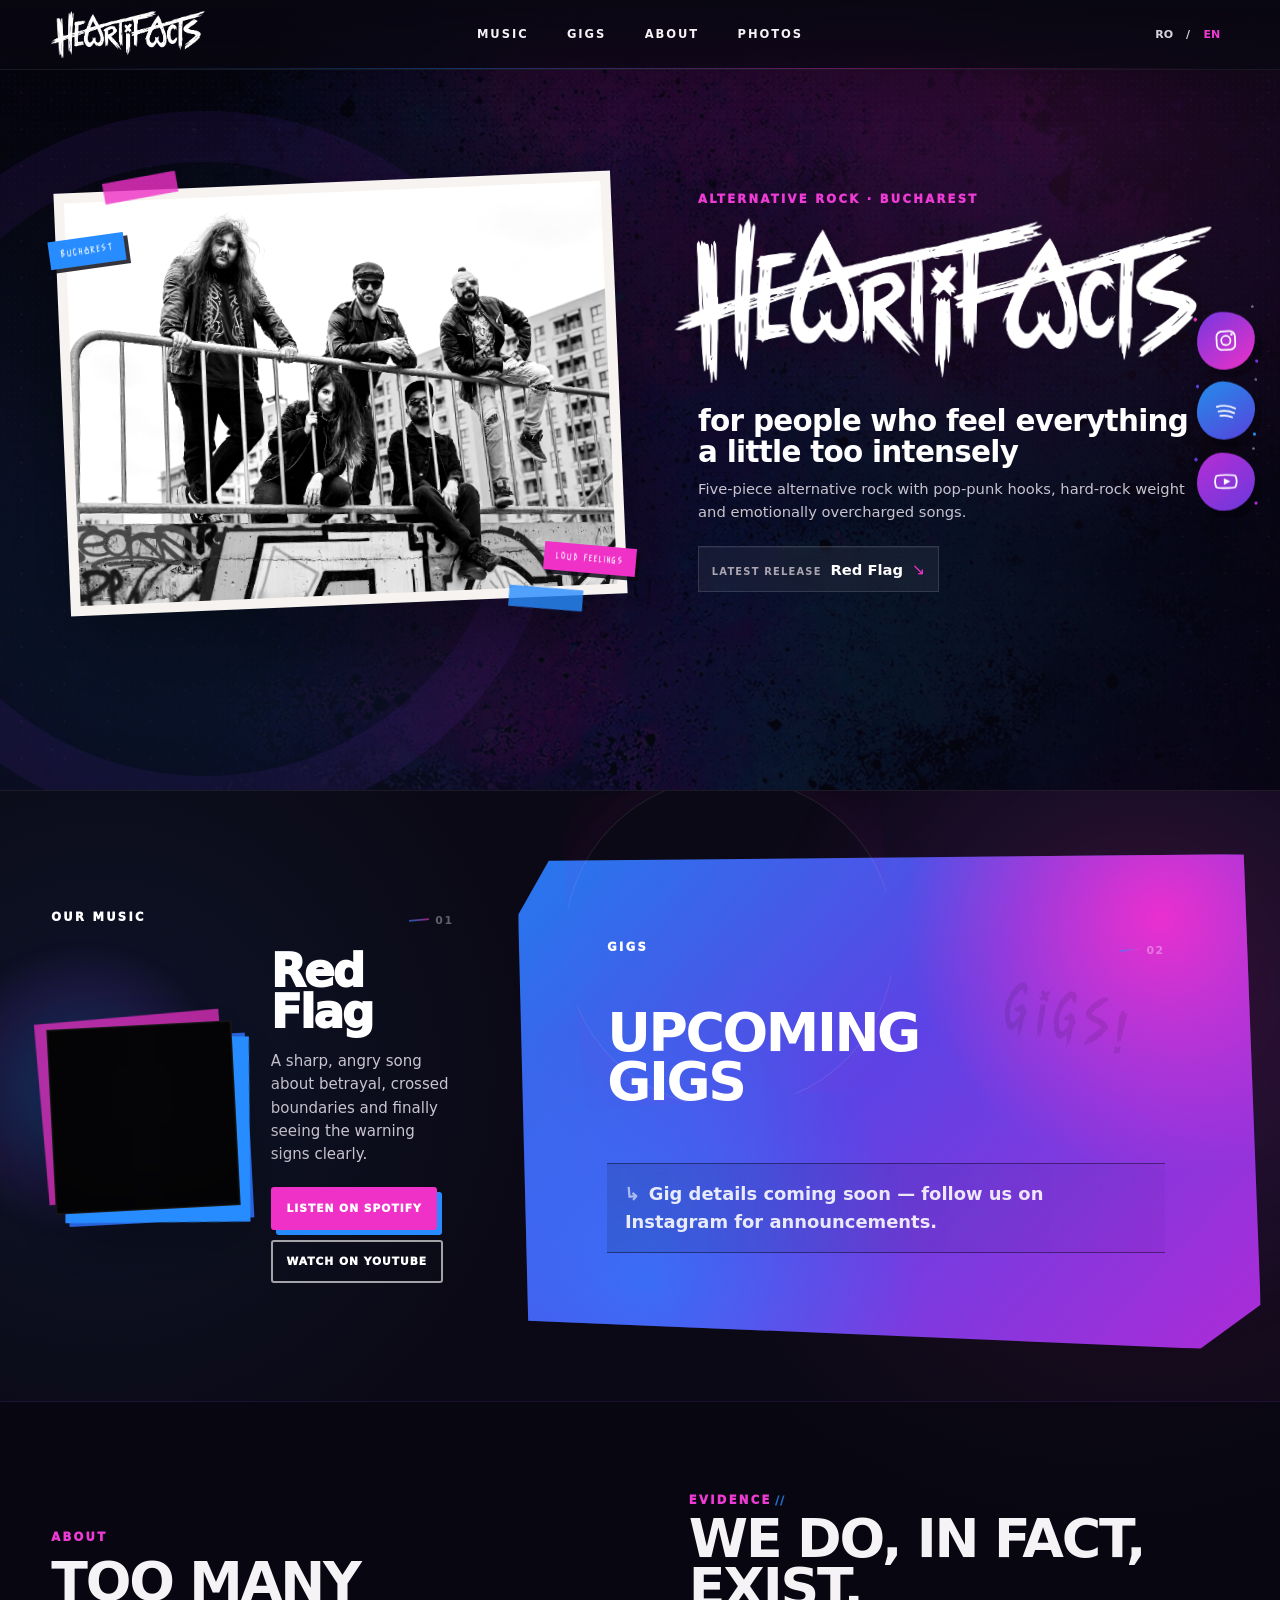
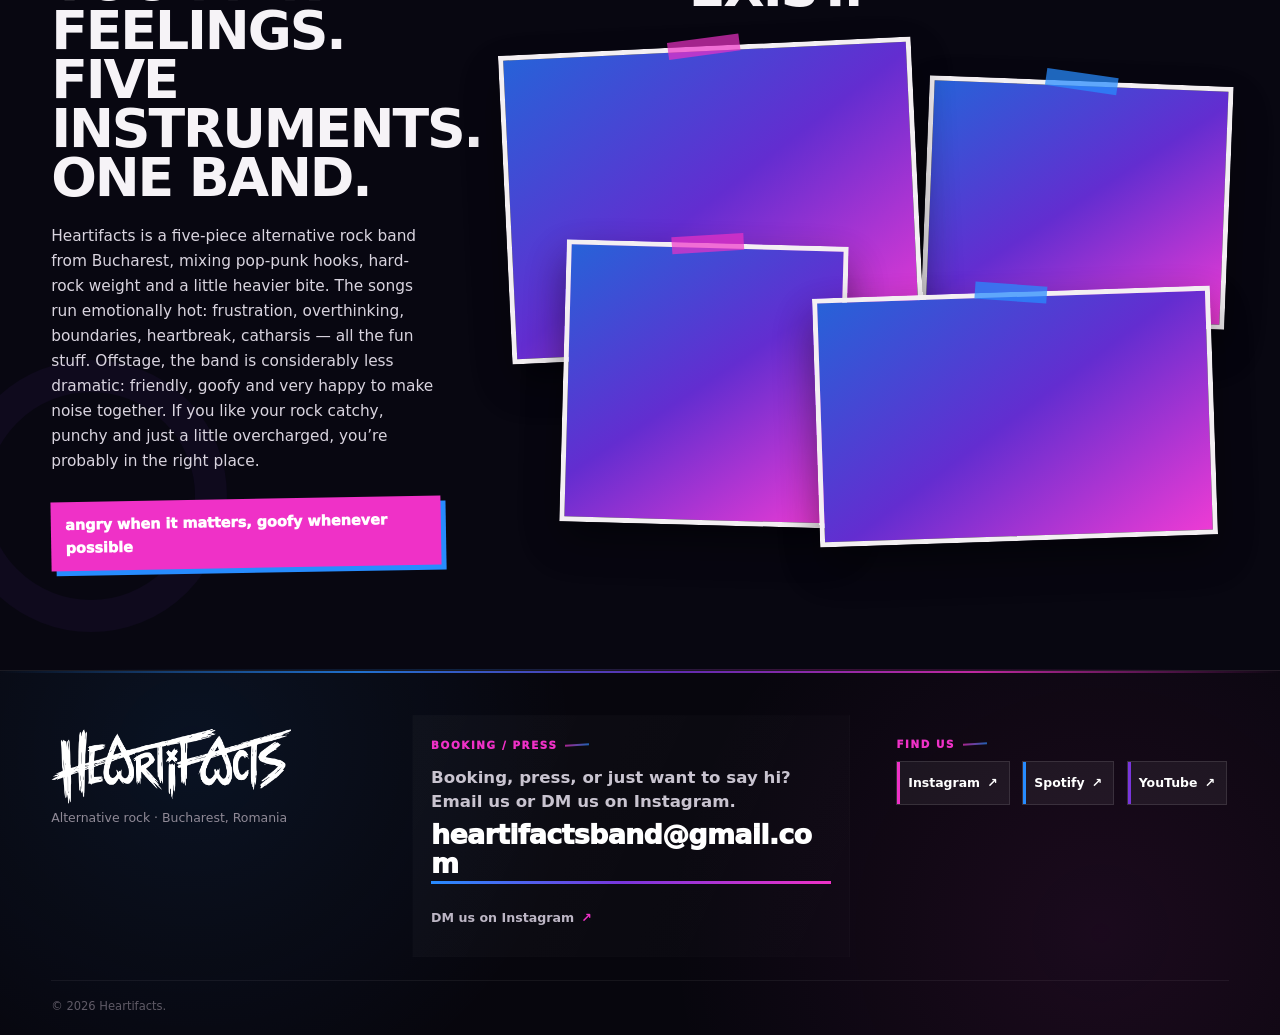
==== index.html @ 9d242aa7 "Harden CSP compatibility and load final QA polish" ====
<!doctype html>
<html lang="en">
<head>
  <meta charset="utf-8">
  <meta name="viewport" content="width=device-width, initial-scale=1">
  <meta http-equiv="Content-Security-Policy" content="default-src 'self'; base-uri 'self'; object-src 'none'; script-src 'self'; style-src 'self'; style-src-elem 'self'; style-src-attr 'unsafe-inline'; img-src 'self' data:; font-src 'self'; connect-src 'self' https://raw.githubusercontent.com; form-action 'none'; upgrade-insecure-requests">
  <meta name="referrer" content="strict-origin-when-cross-origin">
  <meta name="theme-color" content="#09090d">
  <meta name="description" content="Heartifacts is a five-piece alternative rock band from Bucharest, blending pop-punk hooks, hard-rock weight and emotionally overcharged songs.">
  <link rel="canonical" href="https://heartifacts.ro/">
  <meta property="og:type" content="website">
  <meta property="og:title" content="Heartifacts — Alternative Rock from Bucharest">
  <meta property="og:description" content="For people who feel everything a little too intensely.">
  <meta property="og:url" content="https://heartifacts.ro/">
  <meta property="og:image" content="./og-image.jpg">
  <meta property="og:site_name" content="Heartifacts">
  <meta name="twitter:card" content="summary_large_image">
  <title>Heartifacts — Alternative Rock from Bucharest</title>
  <link rel="icon" href="./favicon.svg" type="image/svg+xml">
  <link rel="preconnect" href="https://raw.githubusercontent.com" crossorigin>
  <link rel="preload" href="./assets/fonts/HeartifactsRiot-Regular.ttf" as="font" type="font/ttf" crossorigin>
  <link rel="stylesheet" href="./styles.css">
  <link rel="stylesheet" href="./layout-pass.css">
  <link rel="stylesheet" href="./logo-crop.css">
  <link rel="stylesheet" href="./polish-pass.css">
  <link rel="stylesheet" href="./refinement-pass.css">
  <link rel="stylesheet" href="./final-pass.css">
  <script src="./content/en.js" defer></script>
  <script src="./content/ro.js" defer></script>
  <script src="./site-data.js" defer></script>
  <script src="./public-data.js" defer></script>
  <script src="./site.js" defer></script>
</head>
<body>
  <a class="skip-link" href="#main">Skip to content</a>

  <header class="site-header" data-header>
    <a class="brand brand-logo-link" href="#top" aria-label="Heartifacts home">
      <span class="logo-crop logo-crop-header">
        <img class="brand-logo brand-logo-header" src="./assets/brand/Heartifacts_Artwork_white.svg" alt="Heartifacts">
      </span>
    </a>

    <nav class="desktop-nav" aria-label="Primary navigation">
      <a href="#music" data-nav-link data-i18n="nav.music">Music</a>
      <a href="#live" data-nav-link data-i18n="nav.live">Gigs</a>
      <a href="#about" data-nav-link data-i18n="nav.about">About</a>
      <a href="#photos" data-nav-link data-i18n="nav.photos">Photos</a>
    </nav>

    <div class="header-actions">
      <div class="language-switcher" aria-label="Language">
        <button type="button" class="lang-button" data-lang="ro">RO</button>
        <span aria-hidden="true">/</span>
        <button type="button" class="lang-button" data-lang="en">EN</button>
      </div>
      <button class="menu-button" type="button" aria-expanded="false" aria-controls="mobile-menu" data-menu-button>
        <span class="sr-only" data-i18n="nav.menu">Menu</span>
        <span aria-hidden="true"></span><span aria-hidden="true"></span>
      </button>
    </div>
  </header>

  <div class="mobile-menu" id="mobile-menu" data-mobile-menu hidden>
    <a href="#music" data-nav-link data-i18n="nav.music">Music</a>
    <a href="#live" data-nav-link data-i18n="nav.live">Gigs</a>
    <a href="#about" data-nav-link data-i18n="nav.about">About</a>
    <a href="#photos" data-nav-link data-i18n="nav.photos">Photos</a>
    <div class="mobile-menu-links">
      <a data-social="instagram" href="#" target="_blank" rel="noopener noreferrer">Instagram</a>
      <a data-social="spotify" data-keep-empty="true">Spotify</a>
      <a data-social="youtube" href="#" target="_blank" rel="noopener noreferrer">YouTube</a>
      <a href="#contact" data-i18n="nav.contact">Contact</a>
    </div>
  </div>

  <main id="main">
    <section class="poster-hero" id="top" aria-labelledby="hero-title">
      <div class="poster-noise" aria-hidden="true"></div>
      <div class="poster-stage">
        <div class="poster-photo-wrap">
          <div class="poster-photo-frame">
            <div class="media-placeholder poster-photo" data-hero-media>
              <small data-i18n="placeholders.heroPhoto">Hero photo goes here</small>
            </div>
          </div>
          <span class="photo-tag photo-tag-blue" aria-hidden="true">BUCHAREST</span>
          <span class="photo-tag photo-tag-pink" aria-hidden="true">LOUD FEELINGS</span>
        </div>

        <div class="poster-brand-block">
          <p class="eyebrow" data-i18n="hero.eyebrow">Alternative rock · Bucharest</p>
          <h1 id="hero-title" class="poster-logo-heading">
            <span class="logo-crop logo-crop-hero">
              <img class="poster-logo" src="./assets/brand/Heartifacts_Artwork_white.svg" alt="Heartifacts">
            </span>
          </h1>
          <p class="poster-tagline" data-i18n="hero.tagline">for people who feel everything a little too intensely</p>
          <p class="poster-positioning" data-i18n="hero.positioning">Five-piece alternative rock with pop-punk hooks, hard-rock weight and emotionally overcharged songs.</p>
          <a class="latest-jump" href="#music">
            <span data-i18n="music.latest">Latest release</span>
            <strong>Red Flag</strong>
            <span aria-hidden="true">↘</span>
          </a>
        </div>
      </div>

      <nav class="social-dock" aria-label="Heartifacts social links">
        <a class="dock-button dock-instagram" data-social="instagram" href="#" target="_blank" rel="noopener noreferrer" aria-label="Heartifacts on Instagram">
          <svg viewBox="0 0 48 48" aria-hidden="true"><rect x="10" y="10" width="28" height="28" rx="8"></rect><circle cx="24" cy="24" r="7"></circle><circle class="icon-fill" cx="33" cy="15" r="2"></circle></svg>
          <span>Instagram</span>
        </a>
        <a class="dock-button dock-spotify" data-social="spotify" data-keep-empty="true" aria-label="Heartifacts on Spotify">
          <svg viewBox="0 0 48 48" aria-hidden="true"><path d="M10 19c9-3 20-2.6 28 1.2"></path><path d="M13 26c7.8-2.2 17-1.7 23.8 1.2"></path><path d="M16 32.5c6-1.4 12.7-1 18 1.2"></path></svg>
          <span>Spotify</span>
        </a>
        <a class="dock-button dock-youtube" data-social="youtube" href="#" target="_blank" rel="noopener noreferrer" aria-label="Heartifacts on YouTube">
          <svg viewBox="0 0 48 48" aria-hidden="true"><path d="M9.5 15.5c6-2 23-2 29 0 2.5 5.5 2.5 11.5 0 17-6 2-23 2-29 0-2.3-5.3-2.3-11.7 0-17Z"></path><path class="icon-fill" d="m21 19 10 5-10 5Z"></path></svg>
          <span>YouTube</span>
        </a>
      </nav>
    </section>

    <section class="now-section" aria-label="Music and gigs">
      <div class="now-shell">
        <article class="music-panel" id="music" aria-labelledby="music-title">
          <div class="panel-kicker-row">
            <p class="eyebrow" data-i18n="music.kicker">Our music</p>
            <span class="panel-number" aria-hidden="true">01</span>
          </div>
          <div class="music-layout">
            <div class="release-art-wrap">
              <div class="release-art media-placeholder" data-release-art>
                <span>RED FLAG</span>
                <small data-i18n="placeholders.releaseArt">Artwork goes here</small>
              </div>
            </div>
            <div class="release-copy">
              <h2 id="music-title" data-release-title>Red Flag</h2>
              <p class="release-meta" data-release-meta hidden></p>
              <p data-i18n="music.body" data-release-description>A sharp, angry song about betrayal, crossed boundaries and finally seeing the warning signs clearly.</p>
              <div class="release-actions">
                <a class="button button-primary" data-release-spotify href="#" target="_blank" rel="noopener noreferrer" data-i18n="actions.spotify">Listen on Spotify</a>
                <a class="button button-outline" data-release-youtube href="#" target="_blank" rel="noopener noreferrer" data-i18n="actions.youtube">Watch on YouTube</a>
              </div>
            </div>
          </div>
        </article>

        <article class="live-panel" id="live" aria-labelledby="live-title">
          <div class="panel-kicker-row">
            <p class="eyebrow" data-i18n="live.kicker">Gigs</p>
            <span class="panel-number" aria-hidden="true">02</span>
          </div>
          <div class="live-heading-row">
            <div class="live-mark" aria-hidden="true">GIGS!</div>
            <h2 id="live-title" data-i18n="live.title">Upcoming gigs</h2>
          </div>
          <div class="shows" data-shows aria-live="polite" aria-atomic="false"></div>
        </article>
      </div>
    </section>

    <section class="story-section" aria-label="About Heartifacts and photos">
      <article class="story-about" id="about" aria-labelledby="about-title">
        <p class="eyebrow" data-i18n="about.kicker">About</p>
        <h2 id="about-title" data-i18n="about.title">Too many feelings. Five instruments. One band.</h2>
        <p class="about-lead" data-i18n="about.body"></p>
        <aside class="about-pullquote" data-i18n="about.pullquote">angry when it matters, goofy whenever possible</aside>
      </article>

      <article class="story-photos" id="photos" aria-labelledby="photos-title">
        <div class="story-photo-heading">
          <p class="eyebrow" data-i18n="photos.kicker">Evidence</p>
          <h2 id="photos-title" data-i18n="photos.title">We do, in fact, exist.</h2>
        </div>
        <div class="photo-wall" data-gallery></div>
      </article>
    </section>
  </main>

  <footer class="site-footer contact-footer" id="contact">
    <div class="contact-footer-inner">
      <div class="footer-brand-wrap">
        <span class="logo-crop logo-crop-footer">
          <img class="brand-logo brand-logo-footer" src="./assets/brand/Heartifacts_Artwork_white.svg" alt="Heartifacts">
        </span>
        <p data-i18n="footer.location">Alternative rock · Bucharest, Romania</p>
      </div>

      <div class="footer-contact-block">
        <span class="footer-label" data-i18n="footer.booking">Booking / Press</span>
        <p class="footer-contact-lede" data-i18n="footer.contactLead">Want to book us, write about us, or get in touch?</p>
        <a class="footer-email" data-contact-email href="#" hidden></a>
        <span class="footer-email footer-email-placeholder" data-contact-placeholder data-i18n="footer.contactSoon">Booking details coming soon.</span>
        <a class="footer-dm-link" data-social="instagram" href="#" target="_blank" rel="noopener noreferrer">
          <span data-i18n="footer.instagramDM">DM us on Instagram</span>
          <span aria-hidden="true">↗</span>
        </a>
      </div>

      <nav class="footer-links" aria-label="Heartifacts links">
        <span class="footer-label" data-i18n="footer.findUs">Find us</span>
        <div class="footer-link-row">
          <a data-social="instagram" href="#" target="_blank" rel="noopener noreferrer">Instagram <span aria-hidden="true">↗</span></a>
          <a data-social="spotify" data-keep-empty="true">Spotify <span aria-hidden="true">↗</span></a>
          <a data-social="youtube" href="#" target="_blank" rel="noopener noreferrer">YouTube <span aria-hidden="true">↗</span></a>
        </div>
      </nav>
    </div>

    <p class="footer-note">© <span data-year></span> Heartifacts.</p>
  </footer>

  <dialog class="lightbox" data-lightbox aria-label="Photo viewer">
    <button type="button" class="lightbox-close" data-lightbox-close aria-label="Close">×</button>
    <img data-lightbox-image alt="">
    <p data-lightbox-caption></p>
  </dialog>
</body>
</html>
---- styles.css ----
@font-face {
  font-family: "Heartifacts Riot";
  src: local("Heartifacts Riot"), local("HeartifactsRiot-Regular"),
       url("./assets/fonts/HeartifactsRiot-Regular.ttf") format("truetype");
  font-style: normal;
  font-weight: 400;
  font-display: swap;
}

:root {
  --ink: #08060f;
  --ink-2: #0e0a27;
  --ink-3: #1a185c;
  --paper: #f6f3f7;
  --paper-2: #d9d4df;
  --blue: #2762d8;
  --blue-hot: #5157e4;
  --pink: #d31bde;
  --pink-hot: #ee3bd4;
  --purple: #632dd0;
  --purple-deep: #5d1ea4;
  --focus: #8ed7ff;
  --line: rgba(246, 243, 247, .18);
  --line-dark: rgba(8, 6, 15, .22);
  --shadow: 0 24px 70px rgba(0, 0, 0, .42);
  --max: 1180px;
  --pad: clamp(1rem, 4vw, 3rem);
  --riot: "Heartifacts Riot", Impact, Haettenschweiler, "Arial Narrow Bold", sans-serif;
  --display: "Arial Narrow Bold", "Roboto Condensed", Impact, ui-sans-serif, system-ui, sans-serif;
  --body: Inter, ui-sans-serif, system-ui, -apple-system, BlinkMacSystemFont, "Segoe UI", sans-serif;
}

* { box-sizing: border-box; }
html { scroll-behavior: smooth; background: var(--ink); }
body {
  margin: 0;
  color: var(--paper);
  background:
    radial-gradient(circle at 86% 7%, rgba(211, 27, 222, .14), transparent 29rem),
    radial-gradient(circle at 7% 19%, rgba(39, 98, 216, .18), transparent 28rem),
    var(--ink);
  font-family: var(--body);
  font-size: 17px;
  line-height: 1.6;
  overflow-x: hidden;
}

img { display: block; max-width: 100%; }
a { color: inherit; }
button, a { -webkit-tap-highlight-color: transparent; }
button { font: inherit; }
:focus-visible { outline: 3px solid var(--focus); outline-offset: 4px; }
::selection { background: var(--pink); color: #fff; }

.sr-only {
  position: absolute; width: 1px; height: 1px; padding: 0; margin: -1px;
  overflow: hidden; clip: rect(0,0,0,0); white-space: nowrap; border: 0;
}
.skip-link {
  position: fixed; top: 1rem; left: 1rem; z-index: 1000; padding: .7rem 1rem;
  background: var(--focus); color: var(--ink); transform: translateY(-180%);
  font-weight: 900; text-decoration: none;
}
.skip-link:focus { transform: translateY(0); }

.site-header {
  position: fixed; inset: 0 0 auto 0; z-index: 100;
  display: grid; grid-template-columns: 1fr auto 1fr; align-items: center;
  min-height: 72px; padding: .8rem var(--pad);
  background: linear-gradient(to bottom, rgba(8,6,15,.96), rgba(8,6,15,.76));
  border-bottom: 1px solid rgba(255,255,255,.08);
  backdrop-filter: blur(16px);
}
.brand { display: inline-flex; align-items: center; gap: .45rem; justify-self: start; text-decoration: none; }
.brand-word {
  font-family: var(--riot);
  font-size: 1.35rem;
  line-height: 1;
  letter-spacing: .03em;
  text-transform: uppercase;
}
.brand-mark { color: var(--pink-hot); transform: rotate(180deg); font-size: 1rem; }
.desktop-nav { display: flex; gap: clamp(1rem, 3vw, 2.3rem); }
.desktop-nav a {
  text-decoration: none; text-transform: uppercase; font-size: .77rem;
  font-weight: 900; letter-spacing: .15em;
}
.desktop-nav a:hover { color: var(--pink-hot); }
.header-actions { justify-self: end; display: flex; align-items: center; gap: 1rem; }
.language-switcher { display: flex; gap: .3rem; align-items: center; color: var(--paper-2); font-size: .75rem; font-weight: 900; }
.lang-button { padding: .35rem .2rem; border: 0; background: transparent; color: inherit; cursor: pointer; }
.lang-button.is-active { color: var(--pink-hot); }
.menu-button { display: none; width: 42px; height: 42px; border: 1px solid var(--line); background: rgba(255,255,255,.02); cursor: pointer; }
.menu-button span:not(.sr-only) { display: block; width: 19px; height: 2px; margin: 5px auto; background: var(--paper); }
.mobile-menu {
  position: fixed; inset: 72px 0 auto 0; z-index: 99; padding: 1.5rem var(--pad) 2rem;
  background: rgba(8,6,15,.985); border-bottom: 1px solid var(--line);
}
.mobile-menu a {
  display: block; padding: .65rem 0; font-family: var(--riot);
  font-size: 1.65rem; line-height: 1.05; text-decoration: none; text-transform: uppercase;
}

.hero {
  position: relative;
  min-height: 100svh;
  display: grid;
  grid-template-columns: minmax(0, .92fr) minmax(0, 1.08fr);
  gap: clamp(2.5rem, 6vw, 6.5rem);
  align-items: center;
  max-width: 1440px;
  margin: auto;
  padding: clamp(7rem, 13vh, 10rem) var(--pad) clamp(4rem, 9vh, 7rem);
  isolation: isolate;
}
.hero::before {
  content: "";
  position: absolute;
  z-index: -2;
  inset: 6% -12% 2% 38%;
  opacity: .86;
  filter: saturate(1.15);
  background:
    radial-gradient(circle at 46% 20%, rgba(238,59,212,.92) 0 5%, rgba(211,27,222,.56) 16%, transparent 39%),
    radial-gradient(circle at 71% 64%, rgba(39,98,216,.9) 0 9%, rgba(81,87,228,.58) 26%, transparent 49%),
    radial-gradient(circle at 23% 75%, rgba(99,45,208,.72), transparent 35%);
  transform: rotate(-4deg);
}
.hero::after {
  content: "";
  position: absolute;
  z-index: -1;
  width: clamp(16rem, 42vw, 38rem);
  height: clamp(16rem, 42vw, 38rem);
  right: -9%;
  top: 12%;
  border: clamp(18px, 3vw, 46px) solid rgba(211,27,222,.12);
  border-radius: 50%;
  transform: rotate(8deg);
}
.hero-noise {
  position: absolute; inset: 0; opacity: .16; pointer-events: none; mix-blend-mode: screen;
  background-image: url("data:image/svg+xml,%3Csvg viewBox='0 0 180 180' xmlns='http://www.w3.org/2000/svg'%3E%3Cfilter id='n'%3E%3CfeTurbulence type='fractalNoise' baseFrequency='.92' numOctaves='3' stitchTiles='stitch'/%3E%3C/filter%3E%3Crect width='100%25' height='100%25' filter='url(%23n)' opacity='.3'/%3E%3C/svg%3E");
}
.hero-copy, .hero-art { position: relative; z-index: 1; }
.eyebrow {
  margin: 0 0 .75rem; color: var(--pink-hot); text-transform: uppercase;
  font-size: .72rem; font-weight: 950; letter-spacing: .2em;
}
.hero-title {
  margin: 0;
  font-family: var(--riot);
  font-size: clamp(4.5rem, 11vw, 10rem);
  line-height: .73;
  letter-spacing: -.02em;
  text-transform: uppercase;
  text-wrap: balance;
  text-shadow: 0 4px 0 rgba(39,98,216,.4);
}
.hero-tagline { max-width: 650px; margin: 1.5rem 0 .8rem; font-size: clamp(1.35rem, 2.8vw, 2.35rem); line-height: 1.12; font-weight: 850; }
.hero-positioning { max-width: 560px; margin: 0; color: var(--paper-2); font-size: clamp(1rem, 1.5vw, 1.18rem); }
.hero-cta-row, .release-actions { display: flex; flex-wrap: wrap; gap: .85rem; margin-top: 1.8rem; }
.button {
  display: inline-flex; align-items: center; justify-content: center;
  min-height: 50px; padding: .8rem 1.25rem;
  border: 2px solid transparent;
  text-decoration: none; text-transform: uppercase;
  font-size: .8rem; font-weight: 950; letter-spacing: .09em;
  transition: transform .16s ease, background .16s ease, color .16s ease, box-shadow .16s ease;
}
.button:hover { transform: translateY(-2px) rotate(-.4deg); }
.button-primary { background: var(--pink-hot); color: #fff; box-shadow: 6px 6px 0 var(--blue); }
.button-primary:hover { box-shadow: 8px 8px 0 var(--purple); }
.button-ghost, .button-outline { border-color: rgba(246,243,247,.65); background: rgba(8,6,15,.08); }
.button-outline { border-color: var(--ink); color: var(--ink); }
.hero-socials { display: flex; flex-wrap: wrap; gap: 1.1rem; margin-top: 1.6rem; }
.hero-socials a { color: var(--paper-2); font-size: .82rem; font-weight: 850; text-decoration-thickness: 1px; text-underline-offset: 4px; }
.hero-photo-frame { transform: rotate(2deg); box-shadow: var(--shadow); }
.media-placeholder {
  position: relative;
  display: grid;
  place-items: center;
  min-height: 360px;
  overflow: hidden;
  background:
    linear-gradient(138deg, rgba(26,24,92,.94), rgba(99,45,208,.88) 34%, rgba(211,27,222,.86) 61%, rgba(39,98,216,.94));
  border: 1px solid rgba(255,255,255,.2);
  isolation: isolate;
}
.media-placeholder::before,
.media-placeholder::after {
  content: "";
  position: absolute;
  inset: -20%;
  border: 3px solid rgba(255,255,255,.16);
  border-radius: 48%;
  transform: rotate(-13deg);
}
.media-placeholder::after { inset: 13% -24%; border-width: 1px; transform: rotate(11deg); }
.media-placeholder span {
  z-index: 1;
  font-family: var(--riot);
  font-size: clamp(3rem, 8vw, 7rem);
  line-height: .78;
  text-align: center;
  text-transform: uppercase;
}
.media-placeholder small {
  position: absolute; z-index: 1; bottom: 1rem; left: 1rem;
  padding: .35rem .55rem; background: var(--ink);
  font-size: .7rem; text-transform: uppercase; letter-spacing: .08em;
}
.media-placeholder-hero { aspect-ratio: 4 / 5; min-height: 520px; }
.media-placeholder.has-image { background: var(--ink-2); }
.media-placeholder.has-image::before,
.media-placeholder.has-image::after,
.media-placeholder.has-image > span,
.media-placeholder.has-image > small { display: none; }
.media-placeholder img { width: 100%; height: 100%; object-fit: cover; }
.sticker {
  position: absolute; z-index: 2; padding: .58rem .85rem;
  font-family: var(--riot); font-size: .78rem; line-height: 1;
  letter-spacing: .08em; text-transform: uppercase;
  box-shadow: 4px 4px 0 var(--ink);
}
.sticker-blue { top: 8%; left: -4%; background: var(--blue); transform: rotate(-8deg); }
.sticker-pink { right: -2%; bottom: 8%; background: var(--pink-hot); transform: rotate(6deg); }

.section { padding: clamp(5rem, 10vw, 9rem) var(--pad); }
.section-heading { max-width: var(--max); margin: 0 auto clamp(2.5rem, 5vw, 4.5rem); }
.section-heading h2,
.about-copy h2,
.socials-section h2 {
  margin: 0;
  font-family: var(--display);
  font-size: clamp(3rem, 7vw, 6.8rem);
  font-weight: 950;
  line-height: .88;
  letter-spacing: -.04em;
  text-transform: uppercase;
  text-wrap: balance;
}

.music-section {
  position: relative;
  background: var(--paper);
  color: var(--ink);
  overflow: hidden;
}
.music-section::before {
  content: "";
  position: absolute;
  width: 38rem;
  height: 38rem;
  left: -22rem;
  bottom: -25rem;
  border-radius: 50%;
  background: radial-gradient(circle, rgba(39,98,216,.23), rgba(99,45,208,.09) 48%, transparent 70%);
}
.music-section .eyebrow { color: var(--purple-deep); }
.release-layout {
  position: relative; z-index: 1;
  max-width: var(--max); margin: auto;
  display: grid; grid-template-columns: minmax(280px,.8fr) minmax(0,1.2fr);
  gap: clamp(2rem,6vw,6rem); align-items: center;
}
.release-art-wrap { transform: rotate(-2deg); box-shadow: 13px 13px 0 var(--blue); }
.release-art { aspect-ratio: 1; min-height: 0; }
.release-copy h3 {
  margin: 0;
  font-family: var(--riot);
  font-size: clamp(4rem, 9vw, 8.4rem);
  line-height: .74;
  text-transform: uppercase;
}
.release-copy p { max-width: 620px; font-size: 1.08rem; }
.release-label { margin-bottom: .7rem; text-transform: uppercase; font-size: .72rem !important; font-weight: 950; letter-spacing: .2em; color: #645c6b; }

.live-section {
  position: relative;
  background:
    radial-gradient(circle at 78% 22%, rgba(238,59,212,.72), transparent 31rem),
    linear-gradient(127deg, var(--blue) 0 28%, var(--purple) 62%, #321271 100%);
  color: #fff;
  overflow: hidden;
}
.live-section::before {
  content: "";
  position: absolute;
  inset: 0;
  opacity: .18;
  background-image: url("data:image/svg+xml,%3Csvg viewBox='0 0 160 160' xmlns='http://www.w3.org/2000/svg'%3E%3Cfilter id='n'%3E%3CfeTurbulence type='fractalNoise' baseFrequency='.8' numOctaves='2'/%3E%3C/filter%3E%3Crect width='100%25' height='100%25' filter='url(%23n)' opacity='.35'/%3E%3C/svg%3E");
}
.live-section::after {
  content: "";
  position: absolute;
  width: 540px; height: 540px; right: -210px; bottom: -255px;
  border: 74px solid rgba(8,6,15,.18); border-radius: 50%;
}
.section-heading-light { position: relative; z-index: 1; }
.section-heading-light .eyebrow { color: #fff; }
.live-scribble {
  position: absolute; right: 4%; top: 10%;
  font-family: var(--riot); font-size: clamp(4rem, 10vw, 10rem);
  line-height: .7; color: rgba(8,6,15,.18); transform: rotate(8deg);
}
.shows { position: relative; z-index: 1; max-width: var(--max); margin: auto; }
.show-card {
  display: grid; grid-template-columns: auto 1fr auto;
  gap: clamp(1rem,4vw,3rem); align-items: center;
  padding: 1.35rem 0; border-top: 2px solid rgba(8,6,15,.72);
}
.show-card:last-child { border-bottom: 2px solid rgba(8,6,15,.72); }
.show-date { min-width: 92px; font-family: var(--riot); font-size: clamp(1.9rem,4vw,3.8rem); line-height: .78; text-transform: uppercase; }
.show-place strong { display: block; font-size: clamp(1.25rem,2.5vw,2rem); }
.show-place span { color: rgba(255,255,255,.8); }
.show-empty { max-width: 720px; padding: 1.3rem 0; border-top: 2px solid var(--ink); border-bottom: 2px solid var(--ink); font-size: clamp(1.3rem,3vw,2rem); font-weight: 850; }

.about-section {
  position: relative; max-width: var(--max); margin: auto;
  display: grid; grid-template-columns: minmax(0,1.4fr) minmax(240px,.6fr);
  gap: clamp(2rem,8vw,7rem); align-items: end;
}
.about-number {
  position: absolute; top: 4%; right: 3%; z-index: -1;
  font-family: var(--riot); font-size: clamp(8rem,20vw,19rem); line-height: .75;
  color: rgba(81,87,228,.11);
}
.about-lead { max-width: 760px; color: var(--paper-2); font-size: clamp(1.1rem,2vw,1.35rem); }
.about-pullquote {
  padding: 1.05rem 1.2rem;
  background: var(--pink-hot); color: #fff;
  font-weight: 950; font-size: 1.15rem;
  transform: rotate(2deg); box-shadow: 8px 8px 0 var(--blue);
}

.photos-section { position: relative; background: #100d1e; overflow: hidden; }
.photos-section::after {
  content: "";
  position: absolute; inset: auto -15rem -16rem auto;
  width: 34rem; height: 34rem; border-radius: 50%;
  background: radial-gradient(circle, rgba(211,27,222,.21), transparent 67%);
  pointer-events: none;
}
.photo-wall { position: relative; z-index: 1; max-width: var(--max); margin: auto; display: grid; grid-template-columns: repeat(12,1fr); gap: clamp(.7rem,2vw,1.3rem); align-items: start; }
.gallery-item { margin: 0; cursor: pointer; transition: transform .2s ease; }
.gallery-item:nth-child(4n+1) { grid-column: span 7; transform: rotate(-1deg); }
.gallery-item:nth-child(4n+2) { grid-column: span 5; margin-top: 14%; transform: rotate(1.5deg); }
.gallery-item:nth-child(4n+3) { grid-column: span 4; transform: rotate(2deg); }
.gallery-item:nth-child(4n+4) { grid-column: span 8; transform: rotate(-1.2deg); }
.gallery-item:hover { transform: translateY(-4px) rotate(0); }
.gallery-item img,
.gallery-placeholder {
  width: 100%; aspect-ratio: 4/3; object-fit: cover;
  background: linear-gradient(145deg,var(--blue),var(--purple),var(--pink-hot));
  border: 1px solid var(--line);
}
.gallery-placeholder {
  display: grid; place-items: center; min-height: 220px;
  font-family: var(--riot); font-size: clamp(2rem,6vw,5rem); line-height: .8;
  text-align: center; text-transform: uppercase;
}
.gallery-item figcaption { padding-top: .55rem; color: #aaa6af; font-size: .78rem; }

.socials-section {
  position: relative;
  background: var(--pink-hot);
  color: #fff;
  overflow: hidden;
}
.socials-section::before {
  content: "";
  position: absolute;
  width: 56rem; height: 56rem; left: -25rem; top: -34rem;
  border-radius: 50%; border: 9rem solid rgba(39,98,216,.25);
  transform: rotate(-12deg);
}
.socials-section > * { position: relative; z-index: 1; }
.socials-section .eyebrow { color: var(--ink); }
.socials-section h2 { max-width: var(--max); margin: auto; color: #fff; }
.socials-section h2 span {
  display: block; margin-top: .9rem;
  font-family: var(--body); font-size: clamp(1rem,2vw,1.3rem); font-weight: 800;
  line-height: 1.2; text-transform: none; letter-spacing: normal;
}
.social-link-grid { max-width: var(--max); margin: 3rem auto 0; border-top: 2px solid var(--ink); }
.social-link-grid a {
  display: flex; align-items: center; justify-content: space-between;
  padding: 1rem 0; border-bottom: 2px solid var(--ink);
  font-family: var(--riot); font-size: clamp(2.4rem,6vw,5.4rem); line-height: .78;
  text-decoration: none; text-transform: uppercase;
}
.social-link-grid a:hover span { transform: translateX(.5rem); }
.social-link-grid span { transition: transform .16s ease; }

.site-footer {
  display: grid; grid-template-columns: 1fr auto; gap: 2rem;
  padding: 3rem var(--pad); background: var(--ink); border-top: 1px solid var(--line);
  color: #aaa6af;
}
.site-footer strong { color: var(--paper); font-family: var(--riot); font-size: 1.5rem; line-height: 1; }
.site-footer p { margin: .25rem 0; }
.footer-contact { text-align: right; }
.footer-contact span { display: block; font-size: .75rem; text-transform: uppercase; letter-spacing: .1em; }
.footer-contact a { color: var(--paper); }
.footer-note { grid-column: 1 / -1; font-size: .72rem; }

.lightbox { max-width: min(92vw, 1100px); padding: 0; border: 0; background: transparent; color: #fff; }
.lightbox::backdrop { background: rgba(0,0,0,.9); backdrop-filter: blur(8px); }
.lightbox img { max-height: 82vh; margin: auto; object-fit: contain; box-shadow: var(--shadow); }
.lightbox p { margin: .7rem 0 0; text-align: center; color: #d6d1da; }
.lightbox-close {
  position: fixed; top: 1rem; right: 1rem; width: 46px; height: 46px;
  border: 1px solid rgba(255,255,255,.35); border-radius: 50%;
  background: var(--ink); color: #fff; font-size: 1.8rem; cursor: pointer;
}

@media (max-width: 820px) {
  body { font-size: 16px; }
  .site-header { grid-template-columns: 1fr auto; }
  .desktop-nav { display: none; }
  .menu-button { display: block; }
  .hero { min-height: auto; grid-template-columns: 1fr; padding-top: 7.5rem; }
  .hero::before { inset: 35% -30% 0 8%; }
  .hero::after { right: -35%; top: 42%; }
  .hero-copy { order: 1; }
  .hero-art { order: 2; max-width: 620px; margin: auto; }
  .media-placeholder-hero { min-height: 430px; }
  .release-layout { grid-template-columns: 1fr; }
  .release-art-wrap { max-width: 560px; }
  .about-section { grid-template-columns: 1fr; }
  .about-pullquote { max-width: 430px; }
  .show-card { grid-template-columns: 90px 1fr; }
  .show-card .button { grid-column: 2; justify-self: start; }
  .site-footer { grid-template-columns: 1fr; }
  .footer-contact { text-align: left; }
  .footer-note { grid-column: auto; }
}

@media (max-width: 560px) {
  .site-header { min-height: 64px; padding-top: .65rem; padding-bottom: .65rem; }
  .mobile-menu { inset: 64px 0 auto; }
  .brand-word { font-size: 1.16rem; }
  .hero { padding-top: 6.5rem; }
  .hero-title { font-size: clamp(4.2rem, 19vw, 6.3rem); }
  .hero-tagline { font-size: 1.45rem; }
  .hero-cta-row .button { flex: 1 1 0; }
  .media-placeholder-hero { min-height: 360px; }
  .sticker { font-size: .7rem; }
  .section { padding-top: 4.5rem; padding-bottom: 4.5rem; }
  .show-card { grid-template-columns: 1fr; gap: .5rem; }
  .show-card .button { grid-column: auto; }
  .photo-wall { gap: .65rem; }
  .gallery-item:nth-child(n) { grid-column: span 12; margin-top: 0; }
  .social-link-grid a { font-size: clamp(2.3rem, 13vw, 4.4rem); }
}

@media (prefers-reduced-motion: reduce) {
  html { scroll-behavior: auto; }
  *, *::before, *::after {
    animation-duration: .01ms !important;
    animation-iteration-count: 1 !important;
    transition-duration: .01ms !important;
  }
}
---- layout-pass.css ----
/*
  Heartifacts free-form poster pass.
  Keep the compact page structure, but loosen the composition:
  poster hero, floating Music + Gigs, messy photo wall, obvious contact.
*/

:root {
  --site-max: 1280px;
  --site-pad: clamp(1rem, 4vw, 3.25rem);
  --poster-pink: #ef31c7;
  --poster-blue: #278cff;
  --poster-purple: #7935dc;
  --poster-ink: #080711;
  --poster-ink-2: #100d20;
  --poster-paper: #f6f2f5;
}

[hidden] { display: none !important; }
html { scroll-padding-top: 82px; }

/* Header ------------------------------------------------------------------ */
.site-header {
  min-height: 70px;
  padding: .65rem var(--site-pad);
  grid-template-columns: 1fr auto 1fr;
  background: linear-gradient(to bottom, rgba(8,7,17,.95), rgba(8,7,17,.72));
  border-bottom: 1px solid rgba(255,255,255,.07);
  backdrop-filter: blur(18px);
}
.brand-logo-link { width: clamp(116px, 12vw, 170px); min-width: 0; }
.brand-logo-header { width: 100%; height: auto; }
.desktop-nav { gap: clamp(1.25rem, 3vw, 2.6rem); }
.desktop-nav a {
  position: relative;
  font-size: .72rem;
  letter-spacing: .17em;
}
.desktop-nav a::after {
  content: "";
  position: absolute;
  left: 0;
  right: 100%;
  bottom: -.55rem;
  height: 3px;
  background: linear-gradient(90deg, var(--poster-pink), var(--poster-blue));
  clip-path: polygon(0 35%, 98% 0, 100% 73%, 2% 100%);
  transition: right .18s ease;
}
.desktop-nav a:hover::after,
.desktop-nav a.is-current::after { right: 0; }
.desktop-nav a.is-current { color: var(--poster-pink); }
.language-switcher { font-size: .69rem; }
.mobile-menu-links {
  display: flex;
  flex-wrap: wrap;
  gap: .85rem 1.25rem;
  padding-top: 1rem;
  margin-top: .8rem;
  border-top: 1px solid rgba(255,255,255,.1);
}
.mobile-menu-links a {
  font-family: var(--body);
  font-size: .75rem;
  font-weight: 800;
  letter-spacing: .08em;
}

/* Hero -------------------------------------------------------------------- */
.poster-hero {
  position: relative;
  min-height: min(790px, 88svh);
  padding: clamp(6.2rem, 10vh, 8rem) var(--site-pad) clamp(3rem, 5vw, 4.5rem);
  overflow: hidden;
  isolation: isolate;
  background:
    radial-gradient(circle at 84% 16%, rgba(239,49,199,.17), transparent 26rem),
    radial-gradient(circle at 13% 76%, rgba(39,140,255,.17), transparent 30rem),
    var(--poster-ink);
}
.poster-hero::before {
  content: "";
  position: absolute;
  z-index: -3;
  inset: 0;
  background-image:
    linear-gradient(90deg, rgba(8,7,17,.92) 0 13%, rgba(8,7,17,.4) 48%, rgba(8,7,17,.87) 100%),
    url("./assets/brand/Heartifacts_BG_Artwork.png");
  background-size: cover;
  background-position: center;
  opacity: .25;
  filter: saturate(.98) contrast(1.08);
}
.poster-hero::after {
  content: "";
  position: absolute;
  z-index: -2;
  width: min(48vw, 660px);
  aspect-ratio: 1;
  left: -12vw;
  top: 14%;
  border: clamp(28px, 4vw, 64px) solid rgba(121,53,220,.09);
  border-radius: 50%;
}
.poster-noise {
  position: absolute;
  inset: 0;
  pointer-events: none;
  opacity: .2;
  mix-blend-mode: screen;
  background-image:
    radial-gradient(circle, rgba(239,49,199,.75) 0 .7px, transparent 1.1px),
    radial-gradient(circle, rgba(39,140,255,.65) 0 .7px, transparent 1.1px);
  background-size: 43px 37px, 67px 59px;
  background-position: 0 0, 18px 12px;
  mask-image: linear-gradient(90deg, #000, transparent 64%, #000);
}
.poster-stage {
  position: relative;
  z-index: 2;
  width: min(100%, var(--site-max));
  min-height: 570px;
  margin: 0 auto;
  display: grid;
  grid-template-columns: minmax(0, 1.04fr) minmax(390px, .96fr);
  gap: clamp(1.2rem, 3vw, 3rem);
  align-items: center;
}
.poster-photo-wrap {
  position: relative;
  align-self: center;
  width: min(100%, 690px);
  padding: 1.5rem 0 1.2rem .7rem;
}
.poster-photo-frame {
  position: relative;
  padding: clamp(7px, .8vw, 11px);
  background: #f6f3f1;
  box-shadow: 0 35px 90px rgba(0,0,0,.48);
  transform: rotate(-2.4deg);
  transform-origin: center;
}
.poster-photo-frame::before,
.poster-photo-frame::after {
  content: "";
  position: absolute;
  z-index: 3;
  width: 74px;
  height: 21px;
  background: rgba(239,49,199,.8);
}
.poster-photo-frame::before { left: 9%; top: -13px; transform: rotate(-8deg); }
.poster-photo-frame::after { right: 8%; bottom: -12px; transform: rotate(7deg); background: rgba(39,140,255,.8); }
.poster-photo {
  min-height: 0;
  aspect-ratio: 4 / 3;
  background: #151220;
  border: 0;
}
.poster-photo.has-image::before,
.poster-photo.has-image::after,
.poster-photo.has-image > small { display: none; }
.poster-photo img {
  width: 100%;
  height: 100%;
  object-fit: cover;
  object-position: center 43%;
  filter: saturate(.9) contrast(1.04);
}
.poster-photo small { position: static; background: transparent; color: #aaa4b0; }
.photo-tag {
  position: absolute;
  z-index: 5;
  padding: .52rem .72rem;
  color: #fff;
  font-family: var(--riot);
  font-size: .72rem;
  line-height: 1;
  letter-spacing: .09em;
  box-shadow: 4px 4px 0 rgba(8,7,17,.82);
}
.photo-tag-blue { left: -.15rem; top: 17%; transform: rotate(-8deg); background: var(--poster-blue); }
.photo-tag-pink { right: -1rem; bottom: 11%; transform: rotate(5deg); background: var(--poster-pink); }

/* The logo still feels slapped onto the composition, but no longer collides
   with the photo/tagline content. */
.poster-brand-block {
  position: relative;
  z-index: 6;
  align-self: center;
  margin-left: clamp(-2.25rem, -2.2vw, -.7rem);
  padding: 1.2rem 2.3rem 1.2rem 0;
}
.poster-brand-block .eyebrow { margin-left: clamp(.5rem, 1.8vw, 1.7rem); }
.poster-logo-heading {
  margin: 0;
  width: min(535px, 44vw);
  transform: rotate(1deg);
  filter: drop-shadow(0 11px 22px rgba(0,0,0,.3));
}
.poster-logo { width: 100%; height: auto; }
.poster-tagline {
  max-width: 500px;
  margin: 1.15rem 0 .65rem clamp(.5rem, 1.8vw, 1.7rem);
  color: #fff;
  font-size: clamp(1.5rem, 2.3vw, 2.25rem);
  font-weight: 900;
  line-height: 1.06;
  letter-spacing: -.025em;
}
.poster-positioning {
  max-width: 500px;
  margin: 0 0 0 clamp(.5rem, 1.8vw, 1.7rem);
  color: #c8c3cf;
  font-size: clamp(.92rem, 1.1vw, 1.03rem);
  line-height: 1.55;
}
.latest-jump {
  width: fit-content;
  margin: 1.35rem 0 0 clamp(.5rem, 1.8vw, 1.7rem);
  display: inline-grid;
  grid-template-columns: auto auto auto;
  align-items: baseline;
  gap: .55rem;
  padding: .62rem .8rem .58rem;
  color: #fff;
  text-decoration: none;
  background: rgba(255,255,255,.055);
  border: 1px solid rgba(255,255,255,.13);
  transition: transform .18s ease, background .18s ease;
}
.latest-jump span:first-child {
  color: #aaa5b0;
  font-size: .62rem;
  font-weight: 900;
  letter-spacing: .12em;
  text-transform: uppercase;
}
.latest-jump strong { font-size: .92rem; }
.latest-jump span:last-child { color: var(--poster-pink); font-size: 1rem; }
.latest-jump:hover { transform: translateY(-2px) rotate(-.4deg); background: rgba(255,255,255,.09); }

/* Floating social dock ---------------------------------------------------- */
.social-dock {
  position: absolute;
  z-index: 10;
  right: clamp(.65rem, 2vw, 1.8rem);
  top: 50%;
  display: grid;
  gap: .8rem;
  transform: translateY(-42%);
}
.dock-button {
  --dock-a: var(--poster-purple);
  --dock-b: var(--poster-pink);
  position: relative;
  width: clamp(54px, 4.5vw, 66px);
  aspect-ratio: 1;
  display: grid;
  place-items: center;
  color: #fff;
  text-decoration: none;
  border-radius: 43% 57% 54% 46% / 53% 45% 55% 47%;
  background: linear-gradient(145deg, var(--dock-a), var(--dock-b));
  box-shadow: 7px 8px 0 rgba(0,0,0,.22);
  transform: rotate(-3deg);
  transition: transform .18s ease, box-shadow .18s ease, opacity .18s ease;
}
.dock-button:nth-child(2) { transform: rotate(3deg); }
.dock-button:nth-child(3) { transform: rotate(-1deg); }
.dock-button::before {
  content: "";
  position: absolute;
  inset: -10px;
  pointer-events: none;
  background-image:
    radial-gradient(circle at 12% 21%, var(--dock-b) 0 1.4px, transparent 2px),
    radial-gradient(circle at 88% 78%, var(--dock-a) 0 1.2px, transparent 1.9px),
    radial-gradient(circle at 86% 8%, rgba(255,255,255,.42) 0 1px, transparent 1.6px);
}
.dock-button svg {
  position: relative;
  z-index: 2;
  width: 55%;
  height: 55%;
  fill: none;
  stroke: currentColor;
  stroke-width: 2.6;
  stroke-linecap: round;
  stroke-linejoin: round;
}
.dock-button .icon-fill { fill: currentColor; stroke: none; }
.dock-button span {
  position: absolute;
  right: calc(100% + .8rem);
  top: 50%;
  padding: .32rem .5rem;
  color: #fff;
  background: rgba(8,7,17,.9);
  border: 1px solid rgba(255,255,255,.12);
  font-size: .62rem;
  font-weight: 900;
  letter-spacing: .08em;
  text-transform: uppercase;
  white-space: nowrap;
  opacity: 0;
  pointer-events: none;
  transform: translate(7px,-50%);
  transition: opacity .15s ease, transform .15s ease;
}
.dock-button:hover { transform: translateY(-3px) rotate(0); box-shadow: 9px 11px 0 rgba(0,0,0,.25); }
.dock-button:hover span,
.dock-button:focus-visible span { opacity: 1; transform: translate(0,-50%); }
.dock-instagram { --dock-a: #7438e0; --dock-b: #ef31c7; }
.dock-spotify { --dock-a: #238eea; --dock-b: #5842dc; }
.dock-youtube { --dock-a: #b72ed5; --dock-b: #6a39dc; }
.dock-button.is-disabled { opacity: .42; cursor: default; }
.dock-button.is-disabled:hover { transform: rotate(3deg); box-shadow: 7px 8px 0 rgba(0,0,0,.22); }

/* Music + Gigs ------------------------------------------------------------ */
.now-section {
  position: relative;
  padding: clamp(4rem, 7vw, 7rem) var(--site-pad);
  overflow: hidden;
  background:
    radial-gradient(circle at 8% 36%, rgba(39,140,255,.16), transparent 19rem),
    radial-gradient(circle at 87% 22%, rgba(239,49,199,.19), transparent 23rem),
    linear-gradient(160deg, #0c0917 0%, #100b22 52%, #090815 100%);
  border-top: 1px solid rgba(255,255,255,.07);
  border-bottom: 1px solid rgba(255,255,255,.07);
}
.now-section::before {
  content: "";
  position: absolute;
  inset: 0;
  opacity: .15;
  pointer-events: none;
  background-image:
    radial-gradient(circle, rgba(255,255,255,.65) 0 .65px, transparent 1.2px),
    radial-gradient(circle, rgba(239,49,199,.85) 0 .6px, transparent 1.1px);
  background-size: 41px 37px, 73px 67px;
  background-position: 7px 3px, 22px 17px;
  mask-image: linear-gradient(90deg, transparent, #000 18%, #000 82%, transparent);
}
.now-shell {
  position: relative;
  z-index: 2;
  width: min(100%, var(--site-max));
  margin: 0 auto;
  display: grid;
  grid-template-columns: minmax(0, .74fr) minmax(0, 1.26fr);
  gap: clamp(3rem, 7vw, 7rem);
  align-items: center;
}
.music-panel,
.live-panel {
  position: relative;
  min-width: 0;
  padding: 0;
  scroll-margin-top: 94px;
  overflow: visible;
  background: transparent;
  color: #fff;
}
.panel-kicker-row {
  position: relative;
  z-index: 3;
  display: flex;
  align-items: baseline;
  justify-content: space-between;
  gap: 1rem;
  margin-bottom: 1.45rem;
}
.panel-kicker-row .eyebrow { margin: 0; color: #fff; }
.panel-number {
  color: rgba(255,255,255,.35);
  font-size: .68rem;
  font-weight: 900;
  letter-spacing: .15em;
}

/* Music is intentionally smaller and floatier. */
.music-panel::before {
  content: "";
  position: absolute;
  z-index: -2;
  width: 18rem;
  height: 18rem;
  left: -7rem;
  top: 10%;
  border-radius: 50%;
  background: radial-gradient(circle, rgba(39,140,255,.32), rgba(121,53,220,.12) 52%, transparent 72%);
  filter: blur(6px);
}
.music-layout {
  position: relative;
  z-index: 2;
  display: grid;
  grid-template-columns: minmax(135px, 185px) minmax(0,1fr);
  gap: clamp(1.2rem, 2.7vw, 2.2rem);
  align-items: center;
}
.music-layout .release-art-wrap {
  position: relative;
  transform: rotate(-3deg);
  filter: drop-shadow(0 22px 32px rgba(0,0,0,.28));
}
.music-layout .release-art-wrap::before,
.music-layout .release-art-wrap::after {
  content: "";
  position: absolute;
  z-index: -1;
  inset: 7% -7% -7% 7%;
  background: var(--poster-blue);
  transform: rotate(2.5deg);
}
.music-layout .release-art-wrap::after {
  inset: -5% 5% 7% -5%;
  background: var(--poster-pink);
  opacity: .72;
  transform: rotate(-2deg);
}
.music-layout .release-art {
  min-height: 0;
  aspect-ratio: 1;
  border: 0;
  box-shadow: none;
}
.music-layout .release-copy h2 {
  margin: 0;
  color: #fff;
  font-family: var(--riot);
  font-size: clamp(3.1rem, 5.2vw, 5.7rem);
  font-weight: 400;
  line-height: .74;
  text-transform: uppercase;
}
.music-layout .release-copy p {
  max-width: 390px;
  margin: 1rem 0 0;
  color: #c9c4d0;
  font-size: .94rem;
  line-height: 1.55;
}
.music-layout .release-actions { margin-top: 1.25rem; gap: .65rem; }
.music-layout .button { min-height: 43px; padding: .62rem .86rem; font-size: .67rem; }
.music-layout .button-primary { background: var(--poster-pink); color: #fff; box-shadow: 5px 5px 0 var(--poster-blue); }
.music-layout .button-outline { border-color: rgba(255,255,255,.62); color: #fff; background: transparent; }

/* Gigs gets the larger share, but its color lives in an irregular field
   instead of a rectangular card. */
.live-panel {
  min-height: 390px;
  padding: clamp(2.7rem, 4.5vw, 4.2rem) clamp(2.3rem, 5vw, 4.7rem);
  isolation: isolate;
}
.live-panel::before {
  content: "";
  position: absolute;
  z-index: -2;
  inset: -7% -5% -8% -4%;
  background:
    radial-gradient(circle at 86% 13%, rgba(239,49,199,.9), transparent 16rem),
    radial-gradient(circle at 18% 88%, rgba(39,140,255,.55), transparent 17rem),
    linear-gradient(132deg, #287ae7 0%, #5d43dd 48%, #a82ed0 100%);
  clip-path: polygon(4% 3%, 97% 0, 100% 91%, 92% 100%, 2% 96%, 0 14%);
  transform: rotate(.7deg);
  box-shadow: 0 32px 80px rgba(0,0,0,.24);
}
.live-panel::after {
  content: "";
  position: absolute;
  z-index: -1;
  inset: 3% 1% 2% 3%;
  border: 1px solid rgba(255,255,255,.16);
  clip-path: polygon(3% 5%, 96% 0, 100% 94%, 6% 100%, 0 18%);
  transform: rotate(-.8deg);
  opacity: .8;
}
.live-panel .panel-kicker-row { margin-bottom: .3rem; }
.live-heading-row {
  position: relative;
  z-index: 2;
  min-height: 130px;
  margin-bottom: .8rem;
}
.live-mark {
  position: absolute;
  left: -.25rem;
  top: .1rem;
  font-family: var(--riot);
  font-size: clamp(5.2rem, 9vw, 9rem);
  line-height: .72;
  color: rgba(8,7,17,.22);
  transform: rotate(-4deg);
}
.live-heading-row h2 {
  position: relative;
  z-index: 2;
  max-width: 470px;
  margin: 3.15rem 0 0 clamp(1.4rem, 3vw, 3rem);
  font-family: var(--display);
  font-size: clamp(2.3rem, 4.2vw, 4.6rem);
  line-height: .9;
  letter-spacing: -.045em;
  text-transform: uppercase;
}
.live-panel .shows { position: relative; z-index: 2; margin: 1.5rem 0 0; }
.live-panel .show-card {
  grid-template-columns: auto minmax(0,1fr) auto;
  gap: 1.1rem;
  padding: 1.05rem 0;
  border-color: rgba(8,7,17,.55);
}
.live-panel .show-date { min-width: 76px; font-size: clamp(1.75rem, 3vw, 2.9rem); }
.live-panel .show-place strong { font-size: 1.18rem; }
.live-panel .show-place span { color: rgba(255,255,255,.8); }
.live-panel .show-empty {
  max-width: 520px;
  margin: 1.7rem 0 0;
  padding: 1.05rem 0;
  border-color: rgba(8,7,17,.58);
  font-size: clamp(1.05rem, 1.7vw, 1.42rem);
  line-height: 1.25;
}

/* About + Photos ---------------------------------------------------------- */
.story-section {
  width: min(100%, var(--site-max));
  margin: 0 auto;
  padding: clamp(4rem, 7vw, 7rem) var(--site-pad) clamp(4.5rem, 8vw, 8rem);
  display: grid;
  grid-template-columns: minmax(300px, .7fr) minmax(0, 1.3fr);
  gap: clamp(2rem, 5vw, 5rem);
  align-items: start;
}
.story-about { position: relative; min-width: 0; scroll-margin-top: 94px; padding-top: 2.3rem; }
.story-about::before {
  content: "";
  position: absolute;
  width: 13rem;
  height: 13rem;
  left: -6rem;
  bottom: -4rem;
  border: 2rem solid rgba(121,53,220,.06);
  border-radius: 50%;
  pointer-events: none;
}
.story-about > * { position: relative; z-index: 1; }
.story-about h2,
.story-photo-heading h2 {
  margin: 0;
  font-family: var(--display);
  font-size: clamp(2.3rem, 4.2vw, 4.6rem);
  line-height: .91;
  letter-spacing: -.04em;
  text-transform: uppercase;
}
.story-about .about-lead {
  max-width: 540px;
  margin: 1.3rem 0;
  color: var(--paper-2);
  font-size: clamp(.94rem, 1.2vw, 1.05rem);
  line-height: 1.63;
}
.story-about .about-pullquote {
  display: inline-block;
  max-width: 470px;
  padding: .72rem .9rem;
  margin-top: .25rem;
  background: var(--poster-pink);
  color: #fff;
  font-size: .9rem;
  box-shadow: 5px 5px 0 var(--poster-blue);
  transform: rotate(-1deg);
}
.story-photos { position: relative; min-width: 0; min-height: 590px; scroll-margin-top: 94px; }
.story-photo-heading {
  position: relative;
  z-index: 12;
  max-width: 540px;
  margin: 0 0 1.1rem auto;
}
.story-photo-heading .eyebrow { margin: 0 0 .3rem; }

/* A deliberately untidy wall: different sizes, overlaps and tape marks. */
.story-photos .photo-wall {
  position: relative;
  display: block;
  max-width: none;
  min-height: 500px;
  margin: 0;
}
.story-photos .gallery-item,
.story-photos .gallery-item:nth-child(n) {
  position: absolute;
  margin: 0;
  transform-origin: center;
  transition: transform .18s ease, z-index .01s linear;
}
.story-photos .gallery-item::before {
  content: "";
  position: absolute;
  z-index: 4;
  width: 72px;
  height: 17px;
  top: -8px;
  left: 50%;
  background: rgba(239,49,199,.68);
  transform: translateX(-50%) rotate(-5deg);
  pointer-events: none;
}
.story-photos .gallery-item:nth-child(even)::before { background: rgba(39,140,255,.72); transform: translateX(-50%) rotate(6deg); }
.story-photos .gallery-item:nth-child(1) { width: 57%; left: 0; top: 3%; z-index: 4; transform: rotate(-3deg); }
.story-photos .gallery-item:nth-child(2) { width: 42%; right: 0; top: 10%; z-index: 3; transform: rotate(2.5deg); }
.story-photos .gallery-item:nth-child(3) { width: 39%; left: 8%; bottom: 1%; z-index: 5; transform: rotate(2.8deg); }
.story-photos .gallery-item:nth-child(4) { width: 55%; right: 2%; bottom: -2%; z-index: 6; transform: rotate(-2.2deg); }
.story-photos .gallery-item:hover { z-index: 20; transform: translateY(-8px) rotate(0) scale(1.015); }
.story-photos .gallery-item img,
.story-photos .gallery-placeholder {
  width: 100%;
  min-height: 0;
  aspect-ratio: 4 / 3;
  object-fit: cover;
  border: 5px solid #f3eff2;
  box-shadow: 0 20px 40px rgba(0,0,0,.3);
}
.story-photos .gallery-item:nth-child(2) img { aspect-ratio: 5 / 4; }
.story-photos .gallery-item:nth-child(3) img { aspect-ratio: 1 / 1; }
.story-photos .gallery-item:nth-child(4) img { aspect-ratio: 16 / 10; }
.story-photos .gallery-item figcaption { display: none; }

/* Contact ----------------------------------------------------------------- */
.contact-footer {
  position: relative;
  display: block;
  max-width: none;
  padding: 0 var(--site-pad) 1.25rem;
  overflow: hidden;
  background:
    radial-gradient(circle at 7% 10%, rgba(39,140,255,.13), transparent 17rem),
    radial-gradient(circle at 88% 6%, rgba(239,49,199,.14), transparent 20rem),
    #07060d;
  border-top: 1px solid rgba(255,255,255,.08);
}
.contact-footer::before {
  content: "";
  position: absolute;
  inset: 0 0 auto;
  height: 3px;
  background: linear-gradient(90deg, var(--poster-blue), var(--poster-purple), var(--poster-pink));
}
.contact-footer-inner {
  width: min(100%, var(--site-max));
  margin: 0 auto;
  padding: clamp(2.3rem, 4.5vw, 4rem) 0 clamp(1.7rem, 3vw, 2.5rem);
  display: grid;
  grid-template-columns: minmax(210px, .9fr) minmax(300px, 1.15fr) minmax(260px, .95fr);
  gap: clamp(2rem, 5vw, 5rem);
  align-items: start;
}
.contact-footer .footer-brand-wrap { min-width: 0; }
.brand-logo-footer { width: min(250px, 55vw); height: auto; }
.contact-footer .footer-brand-wrap p { color: #8f8996; font-size: .78rem; }
.footer-label {
  display: block;
  margin-bottom: .55rem;
  color: var(--poster-pink);
  font-size: .65rem;
  font-weight: 950;
  letter-spacing: .15em;
  text-transform: uppercase;
}
.footer-contact-block { min-width: 0; }
.footer-contact-lede {
  max-width: 430px;
  margin: 0 0 .85rem;
  color: #f4f0f5;
  font-size: clamp(1.05rem, 1.65vw, 1.35rem);
  font-weight: 800;
  line-height: 1.28;
}
.footer-email {
  display: inline-block;
  color: #fff;
  font-size: clamp(1.1rem, 2vw, 1.55rem);
  font-weight: 900;
  line-height: 1.2;
  text-decoration-color: var(--poster-blue);
  text-decoration-thickness: 3px;
  text-underline-offset: 5px;
}
.footer-email-placeholder { color: #9f98a5; text-decoration: none; }
.footer-links { min-width: 0; display: block; max-width: none; }
.footer-link-row { display: flex; flex-wrap: wrap; gap: .65rem .8rem; }
.footer-link-row a {
  position: relative;
  display: inline-flex;
  gap: .45rem;
  align-items: center;
  padding: .55rem .68rem;
  color: #fff;
  background: rgba(255,255,255,.055);
  border: 1px solid rgba(255,255,255,.11);
  font-size: .78rem;
  font-weight: 850;
  text-decoration: none;
  transition: transform .16s ease, background .16s ease, border-color .16s ease;
}
.footer-link-row a:nth-child(1) { box-shadow: inset 3px 0 0 var(--poster-pink); }
.footer-link-row a:nth-child(2) { box-shadow: inset 3px 0 0 var(--poster-blue); }
.footer-link-row a:nth-child(3) { box-shadow: inset 3px 0 0 var(--poster-purple); }
.footer-link-row a:hover { transform: translateY(-2px); background: rgba(255,255,255,.09); border-color: rgba(255,255,255,.24); }
.footer-link-row a.is-disabled { opacity: .45; cursor: default; }
.footer-link-row a.is-disabled:hover { transform: none; background: rgba(255,255,255,.055); }
.footer-note {
  width: min(100%, var(--site-max));
  margin: 0 auto !important;
  padding-top: 1rem;
  border-top: 1px solid rgba(255,255,255,.06);
  color: #5f5a66;
}

/* Responsive -------------------------------------------------------------- */
@media (max-width: 1100px) {
  .poster-stage { grid-template-columns: minmax(0, 1fr) minmax(350px, .86fr); }
  .poster-photo-wrap { width: min(100%, 640px); }
  .poster-brand-block { margin-left: -1.2rem; padding-right: 1.2rem; }
  .poster-logo-heading { width: min(500px, 44vw); }
  .now-shell { grid-template-columns: 1fr; gap: 5rem; }
  .music-panel { max-width: 760px; }
  .live-panel { width: min(94%, 870px); margin-left: auto; }
  .story-section { grid-template-columns: 1fr; gap: 3rem; }
  .story-about { max-width: 760px; padding-top: 0; }
  .story-photos { min-height: 620px; }
  .contact-footer-inner { grid-template-columns: 1fr 1fr; }
  .footer-links { grid-column: 1 / -1; }
}

@media (max-width: 820px) {
  .site-header { grid-template-columns: 1fr auto; }
  .brand-logo-link { width: 126px; }
  .desktop-nav { display: none; }
  .menu-button { display: block; }

  .poster-hero { min-height: 0; padding-top: 6.5rem; padding-bottom: 2.5rem; }
  .poster-stage { min-height: 0; display: flex; flex-direction: column; align-items: stretch; gap: 0; }
  .poster-photo-wrap { order: 1; width: 92%; margin: 0 auto; padding: 0; }
  .poster-photo-frame { transform: rotate(-1.8deg); }
  .poster-brand-block { order: 2; margin: -.55rem 0 0; padding: 0 1rem; text-align: left; }
  .poster-brand-block .eyebrow,
  .poster-tagline,
  .poster-positioning,
  .latest-jump { margin-left: 0; }
  .poster-logo-heading { width: min(520px, 92vw); margin-top: -.35rem; transform: rotate(.5deg); }
  .poster-tagline { max-width: 630px; margin-top: .8rem; }
  .poster-positioning { max-width: 630px; }
  .photo-tag-blue { left: -1rem; top: 12%; }
  .photo-tag-pink { right: -1rem; bottom: 7%; }

  .social-dock {
    position: relative;
    right: auto;
    top: auto;
    width: fit-content;
    margin: 1.8rem auto 0;
    display: flex;
    gap: 1rem;
    transform: none;
  }
  .dock-button { width: 58px; }
  .dock-button span { right: 50%; top: calc(100% + .6rem); transform: translate(50%,-4px); }
  .dock-button:hover span,
  .dock-button:focus-visible span { transform: translate(50%,0); }

  .now-section { padding-top: 3.4rem; padding-bottom: 3.8rem; }
  .now-shell { gap: 4rem; }
  .music-panel { max-width: none; }
  .music-layout { grid-template-columns: minmax(130px, 180px) minmax(0,1fr); }
  .live-panel { width: 100%; min-height: 360px; }

  .story-section { padding-top: 3.5rem; padding-bottom: 4.5rem; }
  .story-photos { min-height: 560px; }
  .contact-footer-inner { grid-template-columns: 1fr 1fr; }
  .footer-links { grid-column: 1 / -1; }
}

@media (max-width: 620px) {
  .poster-hero { padding-inline: .9rem; }
  .poster-photo-wrap { width: 96%; }
  .poster-brand-block { padding-inline: .35rem; }
  .poster-logo-heading { width: 96%; }
  .poster-tagline { font-size: clamp(1.42rem, 7vw, 2rem); }
  .poster-positioning { font-size: .94rem; }
  .latest-jump { grid-template-columns: auto auto; }
  .latest-jump span:last-child { display: none; }

  .now-section { padding: 3rem 1rem 3.5rem; }
  .now-shell { gap: 3.2rem; }
  .music-layout { grid-template-columns: 1fr; }
  .music-layout .release-art-wrap { width: min(62vw, 235px); margin-left: .65rem; }
  .music-layout .release-copy h2 { font-size: clamp(3.5rem, 18vw, 5.6rem); }
  .live-panel { padding: 2.35rem 1.45rem 2.65rem; }
  .live-heading-row { min-height: 104px; }
  .live-mark { font-size: 5.7rem; }
  .live-heading-row h2 { margin-left: .8rem; font-size: 2.45rem; }
  .live-panel .show-card { grid-template-columns: 1fr; gap: .35rem; }
  .live-panel .show-date { min-width: 0; }

  .story-section { padding-inline: 1rem; }
  .story-photo-heading { margin-left: 0; }
  .story-photos { min-height: 0; }
  .story-photos .photo-wall {
    display: grid;
    grid-template-columns: repeat(2,1fr);
    gap: .65rem;
    min-height: 0;
    padding-top: .7rem;
  }
  .story-photos .gallery-item,
  .story-photos .gallery-item:nth-child(n) {
    position: relative;
    inset: auto;
    width: auto;
    transform: none;
  }
  .story-photos .gallery-item:nth-child(1) { transform: rotate(-2deg); }
  .story-photos .gallery-item:nth-child(2) { transform: translateY(1.2rem) rotate(2.3deg); }
  .story-photos .gallery-item:nth-child(3) { transform: rotate(2deg); }
  .story-photos .gallery-item:nth-child(4) { transform: translateY(.8rem) rotate(-2deg); }
  .story-photos .gallery-item img,
  .story-photos .gallery-item:nth-child(2) img,
  .story-photos .gallery-item:nth-child(3) img,
  .story-photos .gallery-item:nth-child(4) img { aspect-ratio: 1 / 1; border-width: 3px; }

  .contact-footer { padding-inline: 1rem; }
  .contact-footer-inner { grid-template-columns: 1fr; gap: 2rem; }
  .footer-links { grid-column: auto; }
  .footer-link-row { gap: .55rem; }
  .footer-note { width: 100%; }
}

@media (prefers-reduced-motion: reduce) {
  .poster-photo-frame,
  .poster-logo-heading,
  .photo-tag,
  .dock-button,
  .story-photos .gallery-item,
  .music-layout .release-art-wrap,
  .live-panel::before,
  .live-panel::after { transform: none !important; }
  .dock-button,
  .latest-jump,
  .footer-link-row a,
  .story-photos .gallery-item { transition: none; }
}
---- logo-crop.css ----
/* Non-destructive crop for the official white SVG's transparent square canvas. */
.logo-crop {
  position: relative;
  display: block;
  overflow: hidden;
  aspect-ratio: 865 / 270;
}
.logo-crop > img {
  position: absolute;
  width: 118.4%;
  max-width: none;
  height: auto;
  left: -9%;
  top: -141%;
}
.logo-crop-header { width: 100%; }
.logo-crop-hero { width: 100%; }
.logo-crop-footer { width: min(240px, 52vw); }

@media (prefers-reduced-motion: reduce) {
  .logo-crop > img { transform: none; }
}
---- polish-pass.css ----
/* Heartifacts modern polish layer. Keeps the approved layout intact. */

:root {
  --ease-spring: cubic-bezier(.2,.75,.22,1);
  --ease-soft: cubic-bezier(.22,.61,.36,1);
}

body {
  background:
    radial-gradient(circle at 12% 8%, rgba(39,140,255,.045), transparent 28rem),
    radial-gradient(circle at 86% 38%, rgba(239,49,199,.04), transparent 34rem),
    var(--poster-ink);
}
body::before {
  content:"";
  position:fixed;
  z-index:100;
  inset:0;
  pointer-events:none;
  opacity:.09;
  background-image:radial-gradient(circle,rgba(255,255,255,.42) 0 .45px,transparent .8px);
  background-size:6px 6px;
  mix-blend-mode:screen;
  mask-image:linear-gradient(#000,transparent 82%);
}

/* Header: quiet chrome, strong feedback. */
.site-header { box-shadow:0 12px 42px rgba(0,0,0,.18); }
.site-header::before {
  content:"";
  position:absolute;
  inset:auto 0 0;
  height:1px;
  background:linear-gradient(90deg,transparent 5%,rgba(39,140,255,.32),rgba(239,49,199,.38),transparent 95%);
}
.desktop-nav a { transition:color .18s ease,transform .18s ease; }
.desktop-nav a:hover { transform:translateY(-1px); }
.desktop-nav a:focus-visible { border-radius:2px; }
.lang-button { transition:color .16s ease,transform .16s ease; }
.lang-button:hover { transform:translateY(-1px); color:#fff; }

/* Hero: retain the poster, add depth, a restrained pointer glow and micro-parallax. */
.poster-noise::after {
  content:"";
  position:absolute;
  width:clamp(24rem,44vw,42rem);
  aspect-ratio:1;
  left:var(--hero-light-x,78%);
  top:var(--hero-light-y,28%);
  transform:translate(-50%,-50%);
  border-radius:50%;
  opacity:0;
  background:
    radial-gradient(circle,rgba(255,255,255,.075) 0,rgba(239,49,199,.055) 22%,rgba(39,140,255,.035) 43%,transparent 69%);
  filter:blur(15px);
  transition:opacity .45s ease;
  pointer-events:none;
}
.poster-hero.is-pointer-active .poster-noise::after { opacity:.78; }
.poster-photo-wrap,
.poster-brand-block {
  transition:transform .42s var(--ease-soft);
  will-change:transform;
}
.poster-hero.is-pointer-active .poster-photo-wrap {
  transform:translate3d(calc(var(--hero-nx,0) * -5px),calc(var(--hero-ny,0) * -3px),0);
}
.poster-hero.is-pointer-active .poster-brand-block {
  transform:translate3d(calc(var(--hero-nx,0) * 4px),calc(var(--hero-ny,0) * 2px),0);
}
.poster-photo-frame {
  transition:transform .28s var(--ease-spring),box-shadow .28s ease,filter .28s ease;
  will-change:transform;
}
.poster-photo-frame:hover {
  transform:rotate(-1.2deg) translateY(-4px) scale(1.006);
  box-shadow:0 44px 110px rgba(0,0,0,.56),0 0 0 1px rgba(255,255,255,.12);
  filter:saturate(1.04) contrast(1.01);
}
.poster-logo-heading { transition:transform .28s var(--ease-spring),filter .28s ease; }
.poster-logo-heading:hover {
  transform:rotate(.35deg) translateY(-3px);
  filter:drop-shadow(0 16px 30px rgba(0,0,0,.42)) drop-shadow(0 0 18px rgba(239,49,199,.12));
}
.latest-jump {
  backdrop-filter:blur(9px);
  box-shadow:inset 0 1px rgba(255,255,255,.05);
  transition:transform .18s var(--ease-spring),border-color .18s ease,background .18s ease,box-shadow .18s ease;
}
.latest-jump:hover {
  transform:translateY(-2px);
  border-color:rgba(239,49,199,.42);
  background:rgba(255,255,255,.075);
  box-shadow:0 10px 28px rgba(0,0,0,.22),inset 0 1px rgba(255,255,255,.07);
}
.latest-jump:active { transform:translateY(0); }

/* Floating social dock: irregular identity with modern tactile response. */
.dock-button::after {
  content:"";
  position:absolute;
  z-index:-1;
  inset:-5px;
  border-radius:inherit;
  background:linear-gradient(145deg,var(--dock-a),var(--dock-b));
  filter:blur(13px);
  opacity:0;
  transform:scale(.75);
  transition:opacity .2s ease,transform .24s var(--ease-spring);
}
.dock-button:hover::after,
.dock-button:focus-visible::after { opacity:.36; transform:scale(1.08); }
.dock-button:focus-visible { outline:2px solid #fff; outline-offset:5px; }
.dock-button:active:not(.is-disabled) { transform:translateY(1px) rotate(0); }

/* Music + Gigs: depth and atmosphere without conventional cards. */
.now-section {
  overflow:hidden;
  isolation:isolate;
  background:
    radial-gradient(circle at 8% 46%,rgba(39,140,255,.085),transparent 27rem),
    radial-gradient(circle at 90% 50%,rgba(239,49,199,.09),transparent 30rem),
    #0b0915;
}
.now-section::before {
  content:"";
  position:absolute;
  z-index:0;
  inset:0;
  opacity:.13;
  pointer-events:none;
  background-image:
    linear-gradient(rgba(255,255,255,.026) 1px,transparent 1px),
    linear-gradient(90deg,rgba(255,255,255,.02) 1px,transparent 1px);
  background-size:56px 56px;
  mask-image:linear-gradient(90deg,transparent,#000 18%,#000 82%,transparent);
}
.now-section::after {
  content:"";
  position:absolute;
  z-index:0;
  width:min(58vw,760px);
  aspect-ratio:1;
  right:-18%;
  top:-30%;
  border-radius:50%;
  pointer-events:none;
  background:radial-gradient(circle,rgba(239,49,199,.13),rgba(121,53,220,.065) 42%,transparent 70%);
  filter:blur(18px);
  animation:ambient-drift 14s ease-in-out infinite alternate;
}
.now-shell { position:relative; z-index:2; }
@keyframes ambient-drift {
  from { transform:translate3d(-1.5%,0,0) scale(.97); opacity:.72; }
  to { transform:translate3d(2.5%,3%,0) scale(1.035); opacity:1; }
}

/* Red Flag sticker: physical object on a black stage, not a fake album cover. */
.music-layout .release-art.has-image {
  padding:clamp(.6rem,1.4vw,.95rem);
  background:#050507;
  border:1px solid rgba(255,255,255,.08);
  box-shadow:inset 0 0 0 1px rgba(255,255,255,.025),inset 0 -22px 55px rgba(0,0,0,.34);
}
.music-layout .release-art.has-image img {
  width:100%;
  height:100%;
  object-fit:contain;
  transform:scale(.95);
  filter:drop-shadow(0 12px 16px rgba(0,0,0,.58));
}
.release-art-wrap { transition:transform .28s var(--ease-spring),filter .28s ease; }
.release-art-wrap::before,
.release-art-wrap::after { transition:transform .28s var(--ease-spring),opacity .28s ease; }
.release-art-wrap:hover {
  transform:translateY(-6px) rotate(-2.5deg) scale(1.018);
  filter:drop-shadow(0 22px 26px rgba(0,0,0,.27));
}
.release-art-wrap:hover::before { transform:translate(-7px,-5px) rotate(-2deg); }
.release-art-wrap:hover::after { transform:translate(7px,8px) rotate(2deg); }
.release-copy h2 { transition:transform .2s var(--ease-spring),text-shadow .2s ease; }
.release-copy:hover h2 { transform:translateX(3px); text-shadow:10px 8px 0 rgba(239,49,199,.08); }
.release-actions .button {
  position:relative;
  overflow:hidden;
  border-radius:3px;
  transition:transform .18s var(--ease-spring),box-shadow .18s ease,border-color .18s ease,background .18s ease;
}
.release-actions .button:hover { transform:translateY(-2px); }
.release-actions .button:active { transform:translateY(1px); }
.release-actions .button:focus-visible { outline:2px solid #fff; outline-offset:4px; }
.release-actions .button-outline:hover { background:rgba(255,255,255,.07); border-color:#fff; }

/* GIGS ghost text: clearly texture, right-weighted, left high -> right low. */
.live-heading-row { overflow:visible; }
.live-mark {
  left:auto !important;
  right:1.1rem !important;
  top:.25rem !important;
  width:58%;
  text-align:right;
  color:rgba(8,7,17,.155) !important;
  transform:rotate(7deg) !important;
  transform-origin:center;
  pointer-events:none;
  user-select:none;
}
.live-heading-row h2 { margin-left:0 !important; max-width:370px; }
.live-panel { filter:saturate(1.055); }
.live-panel::after {
  content:"";
  position:absolute;
  z-index:0;
  width:48%;
  aspect-ratio:1;
  right:-13%;
  top:-24%;
  border:1px solid rgba(255,255,255,.11);
  border-radius:50%;
  box-shadow:0 0 80px rgba(239,49,199,.13);
  pointer-events:none;
}
.live-panel > * { position:relative; z-index:2; }
.live-panel .show-card,
.live-panel .show-empty { backdrop-filter:blur(5px); }
.live-panel .show-card {
  transition:transform .18s var(--ease-spring),background .18s ease,border-color .18s ease;
}
.live-panel .show-card:hover {
  transform:translateX(5px);
  background:rgba(8,7,17,.08);
  border-color:rgba(255,255,255,.3);
}
.live-panel .show-place strong {
  letter-spacing:-.012em;
  text-wrap:balance;
}
.live-panel .show-place span {
  display:block;
  margin-top:.18rem;
  font-size:.88rem;
  line-height:1.35;
}
.live-panel .button-ghost {
  border-color:rgba(255,255,255,.62);
  color:#fff;
  transition:transform .18s var(--ease-spring),background .18s ease,border-color .18s ease;
}
.live-panel .button-ghost:hover { transform:translateY(-2px); background:rgba(8,7,17,.12); border-color:#fff; }

/* About + photos: clean reading rhythm, deliberately untidy photo wall. */
.story-section { position:relative; }
.story-section::before {
  content:"";
  position:absolute;
  z-index:-1;
  width:min(45vw,620px);
  aspect-ratio:1;
  left:-19%;
  top:-9%;
  border-radius:50%;
  background:radial-gradient(circle,rgba(39,140,255,.055),rgba(121,53,220,.025) 45%,transparent 70%);
  pointer-events:none;
}
.story-about .about-lead { text-wrap:pretty; }
.story-photos .gallery-item {
  box-shadow:0 18px 38px rgba(0,0,0,.2);
  transition:transform .3s var(--ease-spring),filter .3s ease,box-shadow .3s ease;
}
.story-photos .gallery-item:nth-child(1) { transform:rotate(-2.7deg); }
.story-photos .gallery-item:nth-child(2) { transform:rotate(2.25deg); }
.story-photos .gallery-item:nth-child(3) { transform:rotate(1.55deg); }
.story-photos .gallery-item:nth-child(4) { transform:rotate(-1.9deg); }
.story-photos .gallery-item:hover,
.story-photos .gallery-item:focus-visible {
  z-index:10;
  transform:translateY(-8px) rotate(0) scale(1.018);
  filter:saturate(1.07) contrast(1.02) drop-shadow(0 24px 30px rgba(0,0,0,.26));
  box-shadow:0 24px 48px rgba(0,0,0,.24);
}
.story-photos .gallery-item img { transition:transform .4s var(--ease-spring),filter .3s ease; }
.story-photos .gallery-item:hover img,
.story-photos .gallery-item:focus-visible img { transform:scale(1.018); }
.story-photos .gallery-item:focus-visible { outline:2px solid var(--poster-pink); outline-offset:5px; }
.about-pullquote { transition:transform .22s var(--ease-spring),box-shadow .22s ease; }
.about-pullquote:hover { transform:rotate(.35deg) translateY(-3px); box-shadow:8px 8px 0 var(--poster-blue); }

/* Section bridges: one designed page rather than stacked blocks. */
.now-section { border-bottom-color:rgba(121,53,220,.14); }
.story-section::after {
  content:"";
  position:absolute;
  left:7%;
  right:7%;
  bottom:0;
  height:1px;
  background:linear-gradient(90deg,transparent,rgba(39,140,255,.2),rgba(239,49,199,.22),transparent);
  pointer-events:none;
}

/* Contact: calmer than the hero, still unmistakably useful. */
.contact-footer {
  position:relative;
  overflow:hidden;
  background:
    radial-gradient(circle at 15% 22%,rgba(39,140,255,.09),transparent 24rem),
    radial-gradient(circle at 86% 72%,rgba(239,49,199,.085),transparent 27rem),
    #07060d;
}
.contact-footer::before {
  content:"";
  position:absolute;
  inset:0 0 auto;
  height:2px;
  background:linear-gradient(90deg,transparent,var(--poster-blue) 28%,var(--poster-purple) 53%,var(--poster-pink) 76%,transparent);
  opacity:.78;
}
.footer-contact-block {
  padding:.9rem 1.1rem 1rem;
  margin:-.9rem -1.1rem -1rem;
  border:1px solid transparent;
  background:linear-gradient(115deg,rgba(255,255,255,.028),rgba(255,255,255,.008));
  transition:transform .2s var(--ease-spring),border-color .2s ease,background .2s ease,box-shadow .2s ease;
}
.footer-contact-block:hover {
  transform:translateY(-2px);
  border-color:rgba(255,255,255,.09);
  background:linear-gradient(115deg,rgba(39,140,255,.055),rgba(239,49,199,.025));
  box-shadow:0 16px 38px rgba(0,0,0,.14);
}
.footer-email {
  color:#fff;
  text-decoration:none;
  text-decoration-thickness:3px;
  text-underline-offset:6px;
  transition:color .18s ease,text-decoration-color .18s ease;
}
a.footer-email:hover { color:#fff; text-decoration:underline; text-decoration-color:var(--poster-pink); }
.footer-email-placeholder {
  display:inline-block;
  padding:.45rem .6rem;
  border-left:3px solid var(--poster-blue);
  background:rgba(255,255,255,.025);
}
.footer-link-row a {
  position:relative;
  transition:transform .18s var(--ease-spring),border-color .18s ease,color .18s ease,background .18s ease;
}
.footer-link-row a:hover,
.footer-link-row a:focus-visible {
  transform:translateY(-2px);
  color:#fff;
  border-color:rgba(255,255,255,.19);
  background:linear-gradient(90deg,rgba(39,140,255,.12),rgba(239,49,199,.09));
}
.footer-link-row a span { transition:transform .18s var(--ease-spring); }
.footer-link-row a:hover span { transform:translate(2px,-2px); }

/* Broad-support, JS-enhanced reveals. Without JS, content is never hidden. */
html.motion-ready [data-reveal] {
  opacity:0;
  transform:translateY(18px);
  transition:
    opacity .62s var(--ease-soft) var(--reveal-delay,0ms),
    transform .62s var(--ease-soft) var(--reveal-delay,0ms);
}
html.motion-ready [data-reveal].is-visible {
  opacity:1;
  transform:translateY(0);
}

@media (max-width:820px) {
  .poster-noise::after { display:none; }
  .poster-photo-wrap,
  .poster-brand-block { transform:none !important; }
  .poster-photo-frame:hover { transform:rotate(-1.8deg); }
  .live-mark {
    right:.35rem !important;
    top:.55rem !important;
    width:52%;
    transform:rotate(7deg) !important;
  }
  .story-photos .gallery-item:hover,
  .story-photos .gallery-item:focus-visible { transform:translateY(-5px) rotate(0) scale(1.01); }
}

@media (prefers-reduced-motion:reduce) {
  *,*::before,*::after {
    scroll-behavior:auto !important;
    animation-duration:.01ms !important;
    animation-iteration-count:1 !important;
    transition-duration:.01ms !important;
  }
  .poster-noise::after { display:none !important; }
  .poster-photo-wrap,
  .poster-brand-block,
  html.motion-ready [data-reveal] {
    opacity:1 !important;
    transform:none !important;
    transition:none !important;
  }
  .poster-photo-frame:hover,
  .poster-logo-heading:hover,
  .release-art-wrap:hover,
  .story-photos .gallery-item:hover,
  .about-pullquote:hover,
  .footer-contact-block:hover,
  .release-actions .button:hover,
  .live-panel .show-card:hover,
  .footer-link-row a:hover { transform:none !important; }
}
---- refinement-pass.css ----
/*
  Heartifacts visual refinement pass.
  Small corrections after the approved modern polish pass — no structural redesign.
*/

/* Use the optimized derivative for the large hero texture. */
.poster-hero::before {
  background-image:
    linear-gradient(90deg, rgba(8,7,17,.92) 0 13%, rgba(8,7,17,.4) 48%, rgba(8,7,17,.87) 100%),
    url("./assets/brand/Heartifacts_BG_Artwork.webp");
}

/* Give the hero just a little more editorial breathing room. */
@media (min-width: 1100px) {
  .poster-hero {
    padding-top: clamp(6.6rem, 10.5vh, 8.4rem);
    padding-bottom: clamp(3.7rem, 6vw, 5.3rem);
  }

  .poster-stage {
    gap: clamp(2.25rem, 4vw, 4.8rem);
  }

  .poster-photo-wrap {
    width: min(97%, 660px);
  }

  .poster-brand-block {
    margin-left: clamp(-1.25rem, -1.05vw, -.3rem);
    padding-top: 1.8rem;
    padding-bottom: 1.8rem;
  }
}

/*
  The sticker already carries the riot typography. Let the release title support it
  rather than competing with it.
*/
.music-layout .release-copy h2 {
  font-family: var(--display);
  font-size: clamp(2.45rem, 3.55vw, 3.9rem);
  font-weight: 950;
  line-height: .9;
  letter-spacing: -.045em;
  text-transform: none;
  text-wrap: balance;
}

.release-copy:hover h2 {
  text-shadow: 7px 6px 0 rgba(239,49,199,.055);
}

.release-meta {
  margin: .55rem 0 -.15rem !important;
  color: rgba(255,255,255,.58) !important;
  font-size: .7rem !important;
  font-weight: 850;
  line-height: 1.35 !important;
  letter-spacing: .095em;
  text-transform: uppercase;
}

/*
  GIGS ghost word: sit high in the upper-right visual corner, but remain fully
  inside the gradient field. It should read as poster texture, not a second heading.
*/
.live-mark {
  right: 1.85rem !important;
  top: -1.15rem !important;
  width: 38% !important;
  font-size: clamp(3.8rem, 5.8vw, 6.6rem) !important;
  color: rgba(8,7,17,.105) !important;
  transform: rotate(10deg) !important;
  transform-origin: center;
  white-space: nowrap;
  mix-blend-mode: multiply;
}

.live-heading-row h2 {
  max-width: 350px;
}

/* Empty feed state: intentional publishing placeholder, not an error message. */
.live-panel .show-empty {
  position: relative;
  max-width: 560px;
  padding: 1.05rem 1.1rem 1.08rem;
  margin-top: 1.45rem;
  color: rgba(255,255,255,.88);
  background: linear-gradient(90deg, rgba(8,7,17,.12), rgba(8,7,17,.035));
  border-top: 1px solid rgba(8,7,17,.48);
  border-bottom: 1px solid rgba(8,7,17,.48);
  font-size: clamp(.98rem, 1.4vw, 1.18rem);
  font-weight: 720;
  line-height: 1.45;
  text-wrap: pretty;
}

.live-panel .show-empty::before {
  content: "↳";
  display: inline-block;
  margin-right: .55rem;
  color: rgba(255,255,255,.58);
  font-family: var(--riot);
  transform: rotate(-5deg);
}

/* Public gig rows: the data feed should still look like the poster, not a CMS. */
.live-panel .show-card {
  position: relative;
  grid-template-columns: auto minmax(0, 1fr) minmax(145px, auto);
  align-items: center;
}

.live-panel .show-card.is-featured::before {
  content: "";
  position: absolute;
  left: -1.1rem;
  top: 22%;
  bottom: 22%;
  width: 3px;
  background: linear-gradient(var(--poster-pink), var(--poster-blue));
  transform: rotate(2deg);
  box-shadow: 0 0 18px rgba(239,49,199,.2);
}

.live-panel .show-location {
  color: rgba(255,255,255,.8);
}

.live-panel .show-description {
  max-width: 520px;
  margin: .52rem 0 0;
  color: rgba(255,255,255,.78);
  font-size: clamp(.82rem, 1vw, .92rem);
  font-weight: 520;
  line-height: 1.5;
  text-wrap: pretty;
}

.show-actions {
  display: flex;
  flex-direction: column;
  align-items: flex-end;
  gap: .55rem;
  min-width: 0;
}

.show-actions .button {
  min-height: 40px;
  padding: .55rem .78rem;
  white-space: nowrap;
}

.show-coming-soon {
  display: inline-block;
  max-width: 190px;
  padding: .45rem .6rem;
  color: rgba(255,255,255,.72);
  background: rgba(8,7,17,.1);
  border: 1px solid rgba(255,255,255,.22);
  font-size: .66rem;
  font-weight: 850;
  line-height: 1.25;
  letter-spacing: .045em;
  text-align: right;
  text-transform: uppercase;
}

.show-detail-link {
  color: rgba(255,255,255,.8);
  font-size: .72rem;
  font-weight: 850;
  text-decoration-thickness: 1px;
  text-underline-offset: 4px;
  transition: color .18s ease, transform .18s var(--ease-spring);
}

.show-detail-link:hover,
.show-detail-link:focus-visible {
  color: #fff;
  transform: translateX(2px);
}

/*
  Contact hierarchy: the explanatory sentence should be secondary and the email
  should read immediately as the primary booking action.
*/
.footer-contact-lede {
  max-width: 430px;
  margin: 0 0 .9rem;
  color: #c9c4d0;
  font-size: clamp(.98rem, 1.3vw, 1.14rem);
  font-weight: 650;
  line-height: 1.42;
}

.footer-email:not(.footer-email-placeholder) {
  position: relative;
  display: inline-block;
  max-width: 100%;
  margin-top: .05rem;
  padding: .12rem .08rem .35rem 0;
  color: #fff;
  font-size: clamp(1.35rem, 2.1vw, 1.78rem);
  font-weight: 950;
  line-height: 1.08;
  letter-spacing: -.025em;
  text-decoration: none;
  overflow-wrap: anywhere;
  transition: transform .18s var(--ease-spring), color .18s ease, filter .18s ease;
}

.footer-email:not(.footer-email-placeholder)::after {
  content: "";
  position: absolute;
  left: 0;
  right: 0;
  bottom: 0;
  height: 3px;
  background: linear-gradient(90deg, var(--poster-blue), var(--poster-purple) 48%, var(--poster-pink));
  transform-origin: left;
  transition: transform .2s var(--ease-spring), filter .2s ease;
}

.footer-email:not(.footer-email-placeholder):hover,
.footer-email:not(.footer-email-placeholder):focus-visible {
  color: #fff;
  transform: translateY(-2px);
  filter: drop-shadow(0 6px 14px rgba(39,140,255,.12));
}

.footer-email:not(.footer-email-placeholder):hover::after,
.footer-email:not(.footer-email-placeholder):focus-visible::after {
  transform: scaleX(1.045);
  filter: brightness(1.18);
}

.footer-email:not(.footer-email-placeholder):focus-visible {
  outline: 2px solid var(--poster-pink);
  outline-offset: 5px;
}

.footer-dm-link {
  display: flex;
  width: fit-content;
  align-items: center;
  gap: .45rem;
  margin-top: .78rem;
  color: #bdb6c5;
  font-size: .79rem;
  font-weight: 850;
  text-decoration: none;
  text-underline-offset: 4px;
  transition: color .18s ease, transform .18s var(--ease-spring);
}

.footer-dm-link:hover,
.footer-dm-link:focus-visible {
  color: #fff;
  transform: translateX(2px);
}

.footer-dm-link:focus-visible {
  outline: 2px solid var(--poster-pink);
  outline-offset: 4px;
}

.footer-dm-link span:last-child {
  color: var(--poster-pink);
}

/* Keep the GIGS texture high and contained on smaller desktop/tablet layouts too. */
@media (max-width: 1050px) and (min-width: 821px) {
  .live-mark {
    right: 1.2rem !important;
    top: -.45rem !important;
    width: 36% !important;
    font-size: clamp(3.4rem, 6vw, 5.4rem) !important;
  }

  .live-panel .show-card {
    grid-template-columns: auto minmax(0, 1fr);
  }

  .show-actions {
    grid-column: 2;
    flex-direction: row;
    align-items: center;
    justify-content: flex-start;
    flex-wrap: wrap;
  }

  .show-coming-soon { text-align: left; }
}

@media (max-width: 820px) {
  .music-layout .release-copy h2 {
    font-size: clamp(2.35rem, 10vw, 3.25rem);
  }

  .live-mark {
    right: .7rem !important;
    top: -.15rem !important;
    width: 38% !important;
    font-size: clamp(3rem, 14vw, 4.5rem) !important;
    opacity: .74;
  }

  .live-panel .show-card {
    grid-template-columns: auto minmax(0, 1fr);
    align-items: start;
  }

  .live-panel .show-card.is-featured::before {
    left: -.55rem;
  }

  .show-actions {
    grid-column: 1 / -1;
    flex-direction: row;
    align-items: center;
    justify-content: flex-start;
    flex-wrap: wrap;
    padding-left: 0;
  }

  .show-coming-soon {
    max-width: none;
    text-align: left;
  }

  .footer-contact-lede {
    font-size: 1rem;
  }

  .footer-email:not(.footer-email-placeholder) {
    font-size: clamp(1.28rem, 6vw, 1.62rem);
  }

  .footer-dm-link {
    font-size: .84rem;
  }
}

@media (prefers-reduced-motion: reduce) {
  .footer-dm-link:hover,
  .footer-dm-link:focus-visible,
  .footer-email:not(.footer-email-placeholder):hover,
  .footer-email:not(.footer-email-placeholder):focus-visible,
  .show-detail-link:hover,
  .show-detail-link:focus-visible {
    transform: none;
  }
}
---- final-pass.css ----
/*
  Heartifacts final refinement + QA layer.
  Small visual details and responsive/accessibility safeguards only.
  The page structure and core compositions stay intentionally unchanged.
*/

html {
  -webkit-text-size-adjust: 100%;
  text-size-adjust: 100%;
}

body { min-width: 320px; }

a,
button,
[role="button"] { touch-action: manipulation; }

/* Tiny poster details: enough character to reward looking closely, not extra clutter. */
.panel-number {
  display: inline-flex;
  align-items: center;
  gap: .42rem;
}

.panel-number::before {
  content: "";
  width: 20px;
  height: 2px;
  background: linear-gradient(90deg, var(--poster-blue), var(--poster-pink));
  opacity: .62;
  transform: rotate(-5deg);
}

.footer-label {
  display: inline-flex;
  align-items: center;
  gap: .48rem;
}

.footer-label::after {
  content: "";
  width: 24px;
  height: 2px;
  background: linear-gradient(90deg, var(--poster-pink), var(--poster-blue));
  opacity: .68;
  transform: rotate(-3deg);
}

.story-photo-heading .eyebrow::after {
  content: " //";
  color: var(--poster-blue);
  font-family: var(--riot);
  letter-spacing: -.04em;
  opacity: .78;
}

.live-panel .show-card.is-featured .show-date {
  text-shadow: 3px 3px 0 rgba(8,7,17,.12);
}

/* Dynamic actions need the same tactile/focus quality as the static buttons. */
.show-actions .button,
.show-detail-link,
.footer-dm-link,
.footer-link-row a {
  min-height: 44px;
}

.show-detail-link {
  display: inline-flex;
  align-items: center;
}

.show-coming-soon {
  min-height: 40px;
  display: inline-flex;
  align-items: center;
}

/* Prevent the header controls from being visually tiny touch targets. */
.lang-button {
  min-width: 34px;
  min-height: 34px;
}

/* Keep keyboard focus visible above the decorative layers. */
.gallery-item:focus-visible,
.latest-jump:focus-visible,
.show-detail-link:focus-visible,
.footer-link-row a:focus-visible {
  position: relative;
  z-index: 20;
}

/* Mobile/tablet QA -------------------------------------------------------- */
@media (max-width: 820px) {
  .site-header {
    min-height: 72px;
    padding-left: max(var(--site-pad), env(safe-area-inset-left));
    padding-right: max(var(--site-pad), env(safe-area-inset-right));
    padding-top: max(.65rem, env(safe-area-inset-top));
  }

  .mobile-menu {
    inset: 72px 0 auto;
    max-height: calc(100dvh - 72px);
    overflow-y: auto;
    overscroll-behavior: contain;
    padding-left: max(var(--site-pad), env(safe-area-inset-left));
    padding-right: max(var(--site-pad), env(safe-area-inset-right));
    padding-bottom: max(2rem, env(safe-area-inset-bottom));
  }

  .menu-button {
    width: 44px;
    height: 44px;
  }

  .lang-button {
    min-width: 44px;
    min-height: 44px;
    padding: 0;
  }

  .language-switcher { gap: .05rem; }

  .poster-hero {
    padding-left: max(var(--site-pad), env(safe-area-inset-left));
    padding-right: max(var(--site-pad), env(safe-area-inset-right));
  }

  .dock-button { min-width: 58px; }

  .live-panel .show-description {
    max-width: 60ch;
    font-size: .9rem;
  }

  .footer-link-row a,
  .footer-dm-link { padding-block: .62rem; }
}

@media (max-width: 620px) {
  .poster-hero {
    padding-left: max(.9rem, env(safe-area-inset-left));
    padding-right: max(.9rem, env(safe-area-inset-right));
  }

  .live-panel {
    padding-left: 1.15rem;
    padding-right: 1.15rem;
  }

  .live-heading-row h2 {
    margin-left: 0 !important;
    max-width: 78%;
    font-size: clamp(2.2rem, 11vw, 2.75rem);
  }

  .live-mark {
    right: .4rem !important;
    top: -.35rem !important;
    width: 42% !important;
  }

  .live-panel .show-card {
    padding-left: .15rem;
    padding-right: .15rem;
  }

  .show-actions { gap: .45rem .65rem; }

  .show-coming-soon {
    font-size: .62rem;
    letter-spacing: .035em;
  }

  .footer-email:not(.footer-email-placeholder) {
    max-width: min(100%, 26ch);
  }
}

/* Hover effects are a bonus on pointer devices, never a required interaction. */
@media (hover: none) {
  .dock-button span { display: none; }
  .release-art-wrap,
  .poster-photo-frame,
  .poster-logo-heading,
  .story-photos .gallery-item { will-change: auto; }
}

/* Respect stronger OS contrast preferences without changing the identity. */
@media (prefers-contrast: more) {
  .poster-positioning,
  .live-panel .show-description,
  .show-location,
  .footer-contact-lede,
  .footer-dm-link { color: #fff; }

  .show-coming-soon,
  .footer-link-row a { border-color: rgba(255,255,255,.58); }
}

@media (forced-colors: active) {
  .panel-number::before,
  .footer-label::after,
  .story-photo-heading .eyebrow::after { display: none; }

  .button,
  .dock-button,
  .footer-link-row a,
  .show-coming-soon { forced-color-adjust: auto; }
}

@media (prefers-reduced-motion: reduce) {
  html { scroll-behavior: auto; }
}
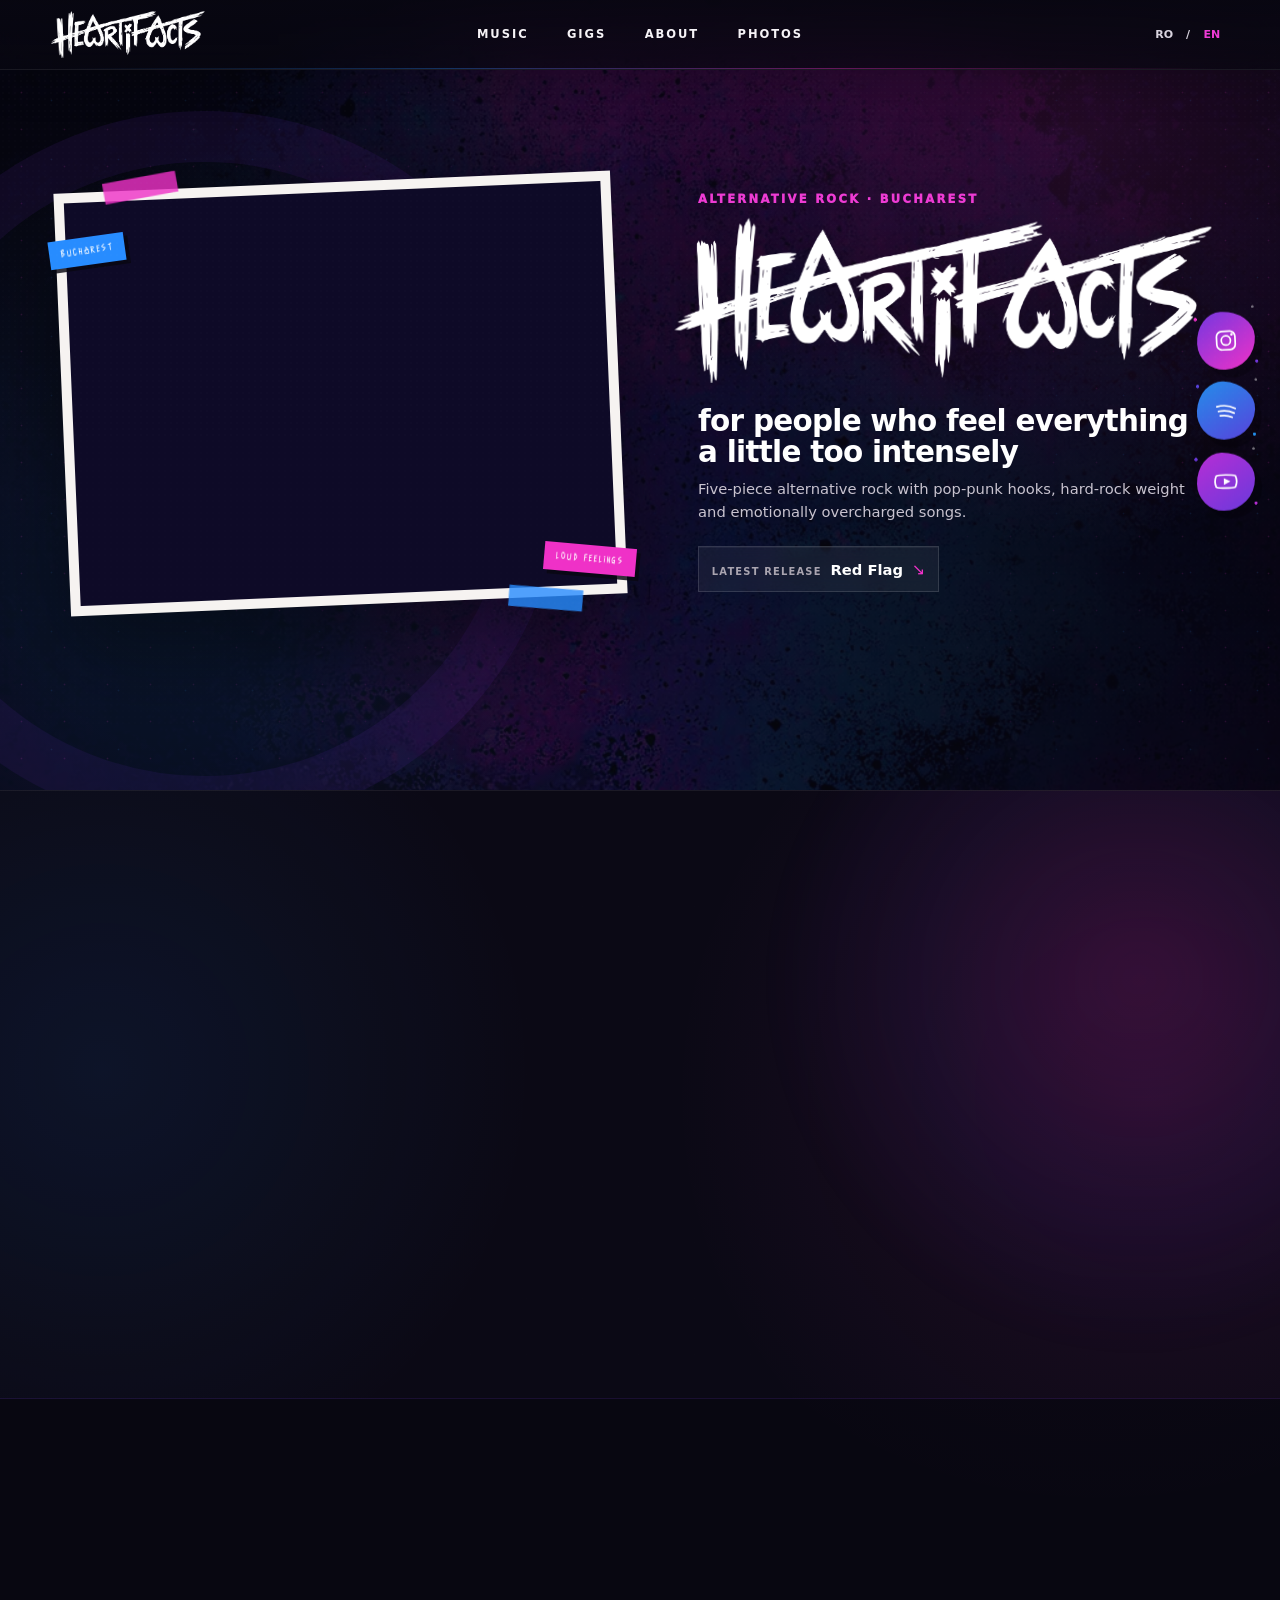
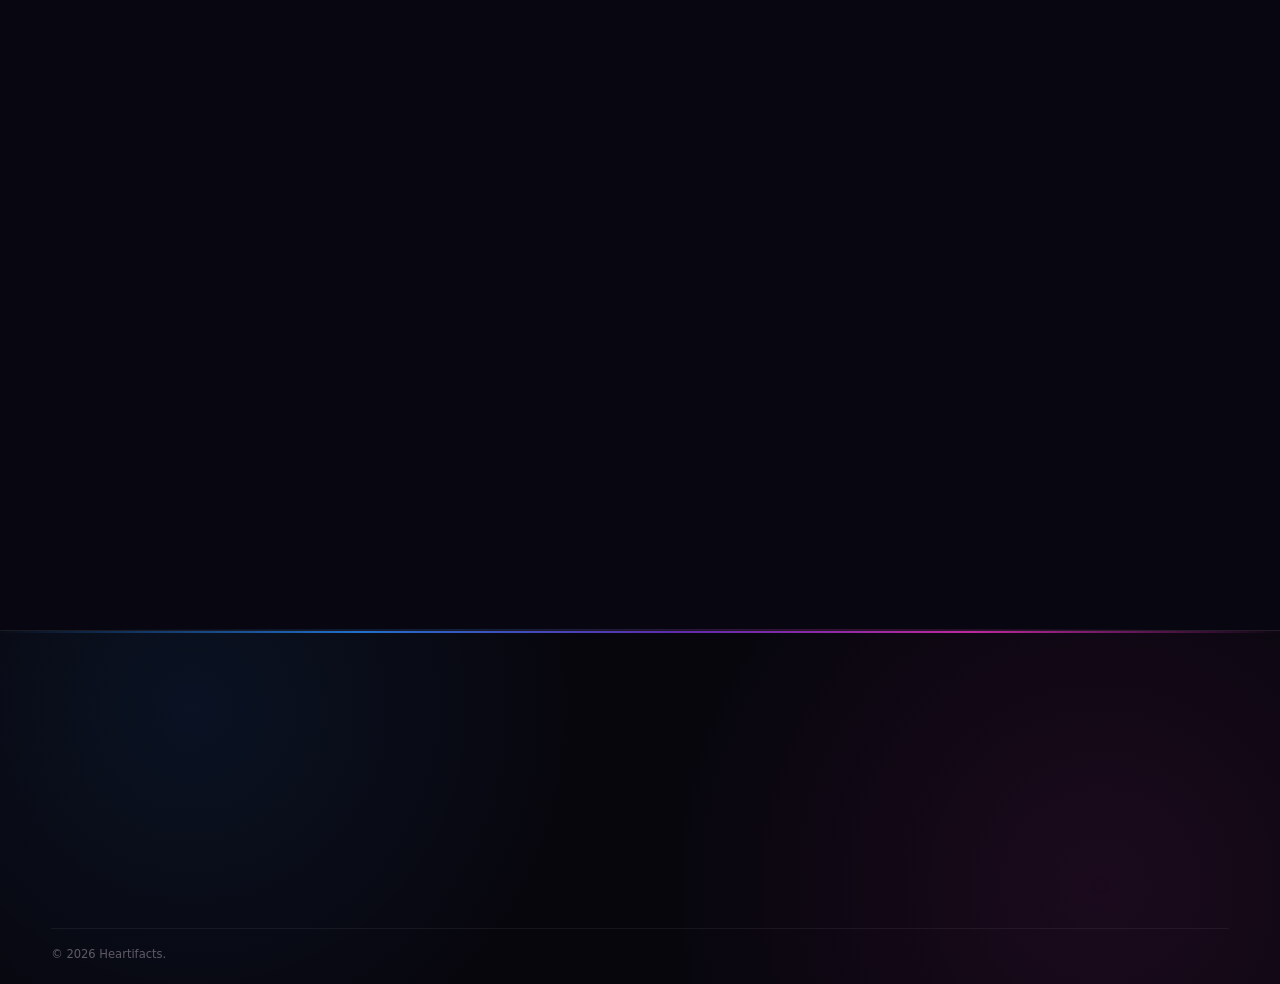
==== commit 9e114a0c: "Remove panel counters and sync static copy" ====
--- a/index.html
+++ b/index.html
@@ -126,7 +126,6 @@
         <article class="music-panel" id="music" aria-labelledby="music-title">
           <div class="panel-kicker-row">
             <p class="eyebrow" data-i18n="music.kicker">Our music</p>
-            <span class="panel-number" aria-hidden="true">01</span>
           </div>
           <div class="music-layout">
             <div class="release-art-wrap">
@@ -138,7 +137,7 @@
             <div class="release-copy">
               <h2 id="music-title" data-release-title>Red Flag</h2>
               <p class="release-meta" data-release-meta hidden></p>
-              <p data-i18n="music.body" data-release-description>A sharp, angry song about betrayal, crossed boundaries and finally seeing the warning signs clearly.</p>
+              <p data-i18n="music.body" data-release-description>A song that hits as hard as realizing someone isn’t who you thought they were.</p>
               <div class="release-actions">
                 <a class="button button-primary" data-release-spotify href="#" target="_blank" rel="noopener noreferrer" data-i18n="actions.spotify">Listen on Spotify</a>
                 <a class="button button-outline" data-release-youtube href="#" target="_blank" rel="noopener noreferrer" data-i18n="actions.youtube">Watch on YouTube</a>
@@ -150,7 +149,6 @@
         <article class="live-panel" id="live" aria-labelledby="live-title">
           <div class="panel-kicker-row">
             <p class="eyebrow" data-i18n="live.kicker">Gigs</p>
-            <span class="panel-number" aria-hidden="true">02</span>
           </div>
           <div class="live-heading-row">
             <div class="live-mark" aria-hidden="true">GIGS!</div>
@@ -164,9 +162,11 @@
     <section class="story-section" aria-label="About Heartifacts and photos">
       <article class="story-about" id="about" aria-labelledby="about-title">
         <p class="eyebrow" data-i18n="about.kicker">About</p>
-        <h2 id="about-title" data-i18n="about.title">Too many feelings. Five instruments. One band.</h2>
-        <p class="about-lead" data-i18n="about.body"></p>
-        <aside class="about-pullquote" data-i18n="about.pullquote">angry when it matters, goofy whenever possible</aside>
+        <h2 id="about-title" data-i18n="about.title">People: five
+Band: one
+Music: loud</h2>
+        <p class="about-lead" data-i18n="about.body">We’re Heartifacts, five people from Bucharest making pop-punk-ish music because apparently shouting your feelings in people’s faces wasn’t an option. We like catchy choruses, loud guitars, chaotic energy and the occasional heavier bit when the song asks for it. Along the way, some songs escaped our distracted minds, and it was too late to rein them in. Offstage, we’re considerably less dramatic: mostly jokes, rehearsal shenanigans and getting super excited whenever a song finally clicks.</p>
+        <aside class="about-pullquote" data-i18n="about.pullquote">we take the music seriously. ourselves, less so.</aside>
       </article>
 
       <article class="story-photos" id="photos" aria-labelledby="photos-title">
@@ -190,7 +190,7 @@
 
       <div class="footer-contact-block">
         <span class="footer-label" data-i18n="footer.booking">Booking / Press</span>
-        <p class="footer-contact-lede" data-i18n="footer.contactLead">Want to book us, write about us, or get in touch?</p>
+        <p class="footer-contact-lede" data-i18n="footer.contactLead">Booking, press, or just want to say hi? Email us or DM us on Instagram.</p>
         <a class="footer-email" data-contact-email href="#" hidden></a>
         <span class="footer-email footer-email-placeholder" data-contact-placeholder data-i18n="footer.contactSoon">Booking details coming soon.</span>
         <a class="footer-dm-link" data-social="instagram" href="#" target="_blank" rel="noopener noreferrer">
--- a/final-pass.css
+++ b/final-pass.css
@@ -15,43 +15,192 @@
 button,
 [role="button"] { touch-action: manipulation; }
 
-/* Tiny poster details: enough character to reward looking closely, not extra clutter. */
-.panel-number {
-  display: inline-flex;
-  align-items: center;
-  gap: .42rem;
-}
-
-.panel-number::before {
+/* Remove the old editorial panel counters and keep kicker alignment simple. */
+.panel-number { display: none !important; }
+.panel-kicker-row { justify-content: flex-start; }
+
+/* Keep each About title pair together on its own deliberate line. */
+#about-title {
+  white-space: pre-line;
+  font-size: clamp(2.15rem, 3.65vw, 4.05rem);
+  line-height: .92;
+  text-wrap: initial;
+}
+
+/*
+  JS reveal compatibility.
+  The adapter refactor kept the observer but renamed its state classes; reconnect
+  those classes to the polished entrance motion. These still run once per page load.
+*/
+.music-panel.reveal-ready,
+.live-panel.reveal-ready,
+.story-about.reveal-ready,
+.story-photos.reveal-ready,
+.contact-footer-inner.reveal-ready {
+  opacity: 0;
+  transition:
+    opacity .64s var(--ease-soft) var(--reveal-delay, 0ms),
+    transform .72s var(--ease-soft) var(--reveal-delay, 0ms);
+  will-change: opacity, transform;
+}
+
+.music-panel.reveal-ready,
+.story-about.reveal-ready {
+  transform: translate3d(-18px, 19px, 0);
+}
+
+.live-panel.reveal-ready,
+.story-photos.reveal-ready {
+  transform: translate3d(18px, 19px, 0);
+}
+
+.contact-footer-inner.reveal-ready {
+  transform: translate3d(0, 18px, 0);
+}
+
+.music-panel.reveal-ready.is-revealed,
+.live-panel.reveal-ready.is-revealed,
+.story-about.reveal-ready.is-revealed,
+.story-photos.reveal-ready.is-revealed,
+.contact-footer-inner.reveal-ready.is-revealed {
+  opacity: 1;
+  transform: translate3d(0, 0, 0);
+}
+
+/*
+  Small screen-print / paint speckle clusters.
+  Keep them sparse, but vary the blot sizes and placements so they feel painted
+  rather than copied UI decoration.
+*/
+.music-panel::after,
+.live-heading-row::after,
+.story-about::after,
+.contact-footer-inner::after {
   content: "";
-  width: 20px;
-  height: 2px;
-  background: linear-gradient(90deg, var(--poster-blue), var(--poster-pink));
-  opacity: .62;
-  transform: rotate(-5deg);
-}
-
-.footer-label {
-  display: inline-flex;
-  align-items: center;
-  gap: .48rem;
-}
-
-.footer-label::after {
+  position: absolute;
+  pointer-events: none;
+  width: 88px;
+  height: 64px;
+  opacity: .58;
+}
+
+.music-panel::after {
+  z-index: 0;
+  left: -1.4rem;
+  bottom: -1.1rem;
+  transform: rotate(-12deg) scale(.92);
+  background:
+    radial-gradient(ellipse at 16% 24%, rgba(239,49,199,.72) 0 3.3px, transparent 4.8px),
+    radial-gradient(circle at 27% 66%, rgba(39,140,255,.76) 0 2.2px, transparent 3px),
+    radial-gradient(circle at 43% 30%, rgba(255,255,255,.34) 0 .9px, transparent 1.5px),
+    radial-gradient(circle at 57% 79%, rgba(239,49,199,.48) 0 1.5px, transparent 2.3px),
+    radial-gradient(circle at 73% 44%, rgba(39,140,255,.58) 0 1px, transparent 1.8px),
+    radial-gradient(circle at 91% 17%, rgba(121,53,220,.72) 0 2.6px, transparent 3.5px),
+    radial-gradient(circle at 86% 72%, rgba(255,255,255,.24) 0 1.1px, transparent 1.8px);
+}
+
+.live-heading-row::after {
+  z-index: 0;
+  right: 1rem;
+  top: -.75rem;
+  transform: rotate(11deg) scale(.98);
+  opacity: .46;
+  mix-blend-mode: screen;
+  background:
+    radial-gradient(circle at 9% 24%, rgba(255,255,255,.34) 0 1px, transparent 1.7px),
+    radial-gradient(ellipse at 25% 57%, rgba(39,140,255,.72) 0 3.8px, transparent 5.2px),
+    radial-gradient(circle at 41% 19%, rgba(239,49,199,.65) 0 1.6px, transparent 2.4px),
+    radial-gradient(circle at 55% 74%, rgba(255,255,255,.22) 0 2.1px, transparent 2.9px),
+    radial-gradient(circle at 69% 43%, rgba(121,53,220,.64) 0 1.2px, transparent 2px),
+    radial-gradient(circle at 86% 16%, rgba(239,49,199,.54) 0 2.7px, transparent 3.5px),
+    radial-gradient(circle at 94% 72%, rgba(39,140,255,.76) 0 1.1px, transparent 1.8px);
+}
+
+.story-about::after {
+  z-index: 0;
+  right: -.5rem;
+  bottom: 1.3rem;
+  transform: rotate(7deg) scale(.86);
+  opacity: .44;
+  background:
+    radial-gradient(circle at 12% 18%, rgba(121,53,220,.72) 0 1.3px, transparent 2px),
+    radial-gradient(circle at 29% 68%, rgba(239,49,199,.66) 0 2.5px, transparent 3.3px),
+    radial-gradient(ellipse at 48% 36%, rgba(39,140,255,.46) 0 4px, transparent 5.5px),
+    radial-gradient(circle at 61% 78%, rgba(255,255,255,.25) 0 1px, transparent 1.6px),
+    radial-gradient(circle at 76% 27%, rgba(239,49,199,.5) 0 1.7px, transparent 2.5px),
+    radial-gradient(circle at 91% 61%, rgba(39,140,255,.68) 0 1.2px, transparent 1.9px);
+}
+
+.contact-footer-inner {
+  position: relative;
+}
+
+.contact-footer-inner::after {
+  z-index: 0;
+  right: .4rem;
+  bottom: 1.15rem;
+  transform: rotate(-8deg) scale(.92);
+  opacity: .4;
+  background:
+    radial-gradient(circle at 10% 31%, rgba(39,140,255,.7) 0 1.5px, transparent 2.3px),
+    radial-gradient(ellipse at 29% 66%, rgba(121,53,220,.56) 0 3.4px, transparent 4.8px),
+    radial-gradient(circle at 47% 22%, rgba(255,255,255,.24) 0 .9px, transparent 1.5px),
+    radial-gradient(circle at 62% 77%, rgba(239,49,199,.62) 0 2px, transparent 2.8px),
+    radial-gradient(circle at 78% 40%, rgba(39,140,255,.46) 0 1.1px, transparent 1.8px),
+    radial-gradient(circle at 93% 17%, rgba(239,49,199,.48) 0 2.5px, transparent 3.4px);
+}
+
+.contact-footer-inner > * {
+  position: relative;
+  z-index: 1;
+}
+
+/* Two extra tiny clusters in otherwise quiet negative space. */
+.story-photo-heading,
+.footer-brand-wrap {
+  position: relative;
+}
+
+.story-photo-heading::after,
+.footer-brand-wrap::before {
   content: "";
-  width: 24px;
-  height: 2px;
-  background: linear-gradient(90deg, var(--poster-pink), var(--poster-blue));
-  opacity: .68;
-  transform: rotate(-3deg);
-}
-
-.story-photo-heading .eyebrow::after {
-  content: " //";
-  color: var(--poster-blue);
-  font-family: var(--riot);
-  letter-spacing: -.04em;
-  opacity: .78;
+  position: absolute;
+  pointer-events: none;
+  width: 74px;
+  height: 52px;
+  z-index: 0;
+}
+
+.story-photo-heading > *,
+.footer-brand-wrap > * {
+  position: relative;
+  z-index: 1;
+}
+
+.story-photo-heading::after {
+  right: -.8rem;
+  top: -.45rem;
+  transform: rotate(15deg);
+  opacity: .34;
+  background:
+    radial-gradient(ellipse at 19% 55%, rgba(239,49,199,.64) 0 3.8px, transparent 5.3px),
+    radial-gradient(circle at 37% 23%, rgba(39,140,255,.7) 0 1.3px, transparent 2px),
+    radial-gradient(circle at 56% 69%, rgba(255,255,255,.24) 0 1px, transparent 1.6px),
+    radial-gradient(circle at 72% 34%, rgba(121,53,220,.66) 0 2.2px, transparent 3px),
+    radial-gradient(circle at 91% 72%, rgba(239,49,199,.48) 0 1.1px, transparent 1.8px);
+}
+
+.footer-brand-wrap::before {
+  right: -1rem;
+  top: 1.2rem;
+  transform: rotate(-13deg) scale(.86);
+  opacity: .28;
+  background:
+    radial-gradient(circle at 13% 24%, rgba(39,140,255,.68) 0 1.1px, transparent 1.8px),
+    radial-gradient(ellipse at 35% 67%, rgba(239,49,199,.5) 0 3.2px, transparent 4.6px),
+    radial-gradient(circle at 54% 22%, rgba(255,255,255,.22) 0 .9px, transparent 1.5px),
+    radial-gradient(circle at 71% 60%, rgba(121,53,220,.62) 0 1.8px, transparent 2.6px),
+    radial-gradient(circle at 91% 37%, rgba(39,140,255,.5) 0 1px, transparent 1.7px);
 }
 
 .live-panel .show-card.is-featured .show-date {
@@ -138,6 +287,28 @@
 
   .footer-link-row a,
   .footer-dm-link { padding-block: .62rem; }
+
+  .music-panel::after {
+    left: -.35rem;
+    bottom: -1.5rem;
+    transform: rotate(-10deg) scale(.74);
+  }
+
+  .live-heading-row::after {
+    right: -.2rem;
+    top: -.55rem;
+    transform: rotate(9deg) scale(.74);
+  }
+
+  .story-photo-heading::after {
+    right: .15rem;
+    transform: rotate(13deg) scale(.82);
+  }
+
+  .footer-brand-wrap::before {
+    right: -.2rem;
+    transform: rotate(-11deg) scale(.72);
+  }
 }
 
 @media (max-width: 620px) {
@@ -146,6 +317,11 @@
     padding-right: max(.9rem, env(safe-area-inset-right));
   }
 
+  #about-title {
+    font-size: clamp(2.05rem, 11vw, 3rem);
+    line-height: .94;
+  }
+
   .live-panel {
     padding-left: 1.15rem;
     padding-right: 1.15rem;
@@ -178,6 +354,15 @@
   .footer-email:not(.footer-email-placeholder) {
     max-width: min(100%, 26ch);
   }
+
+  .contact-footer-inner::after {
+    right: -.75rem;
+    bottom: .35rem;
+    transform: rotate(-8deg) scale(.72);
+  }
+
+  .story-photo-heading::after { opacity: .24; }
+  .footer-brand-wrap::before { opacity: .2; }
 }
 
 /* Hover effects are a bonus on pointer devices, never a required interaction. */
@@ -202,9 +387,12 @@
 }
 
 @media (forced-colors: active) {
-  .panel-number::before,
-  .footer-label::after,
-  .story-photo-heading .eyebrow::after { display: none; }
+  .music-panel::after,
+  .live-heading-row::after,
+  .story-about::after,
+  .contact-footer-inner::after,
+  .story-photo-heading::after,
+  .footer-brand-wrap::before { display: none; }
 
   .button,
   .dock-button,
@@ -214,4 +402,14 @@
 
 @media (prefers-reduced-motion: reduce) {
   html { scroll-behavior: auto; }
-}
+
+  .music-panel.reveal-ready,
+  .live-panel.reveal-ready,
+  .story-about.reveal-ready,
+  .story-photos.reveal-ready,
+  .contact-footer-inner.reveal-ready {
+    opacity: 1 !important;
+    transform: none !important;
+    transition: none !important;
+  }
+}
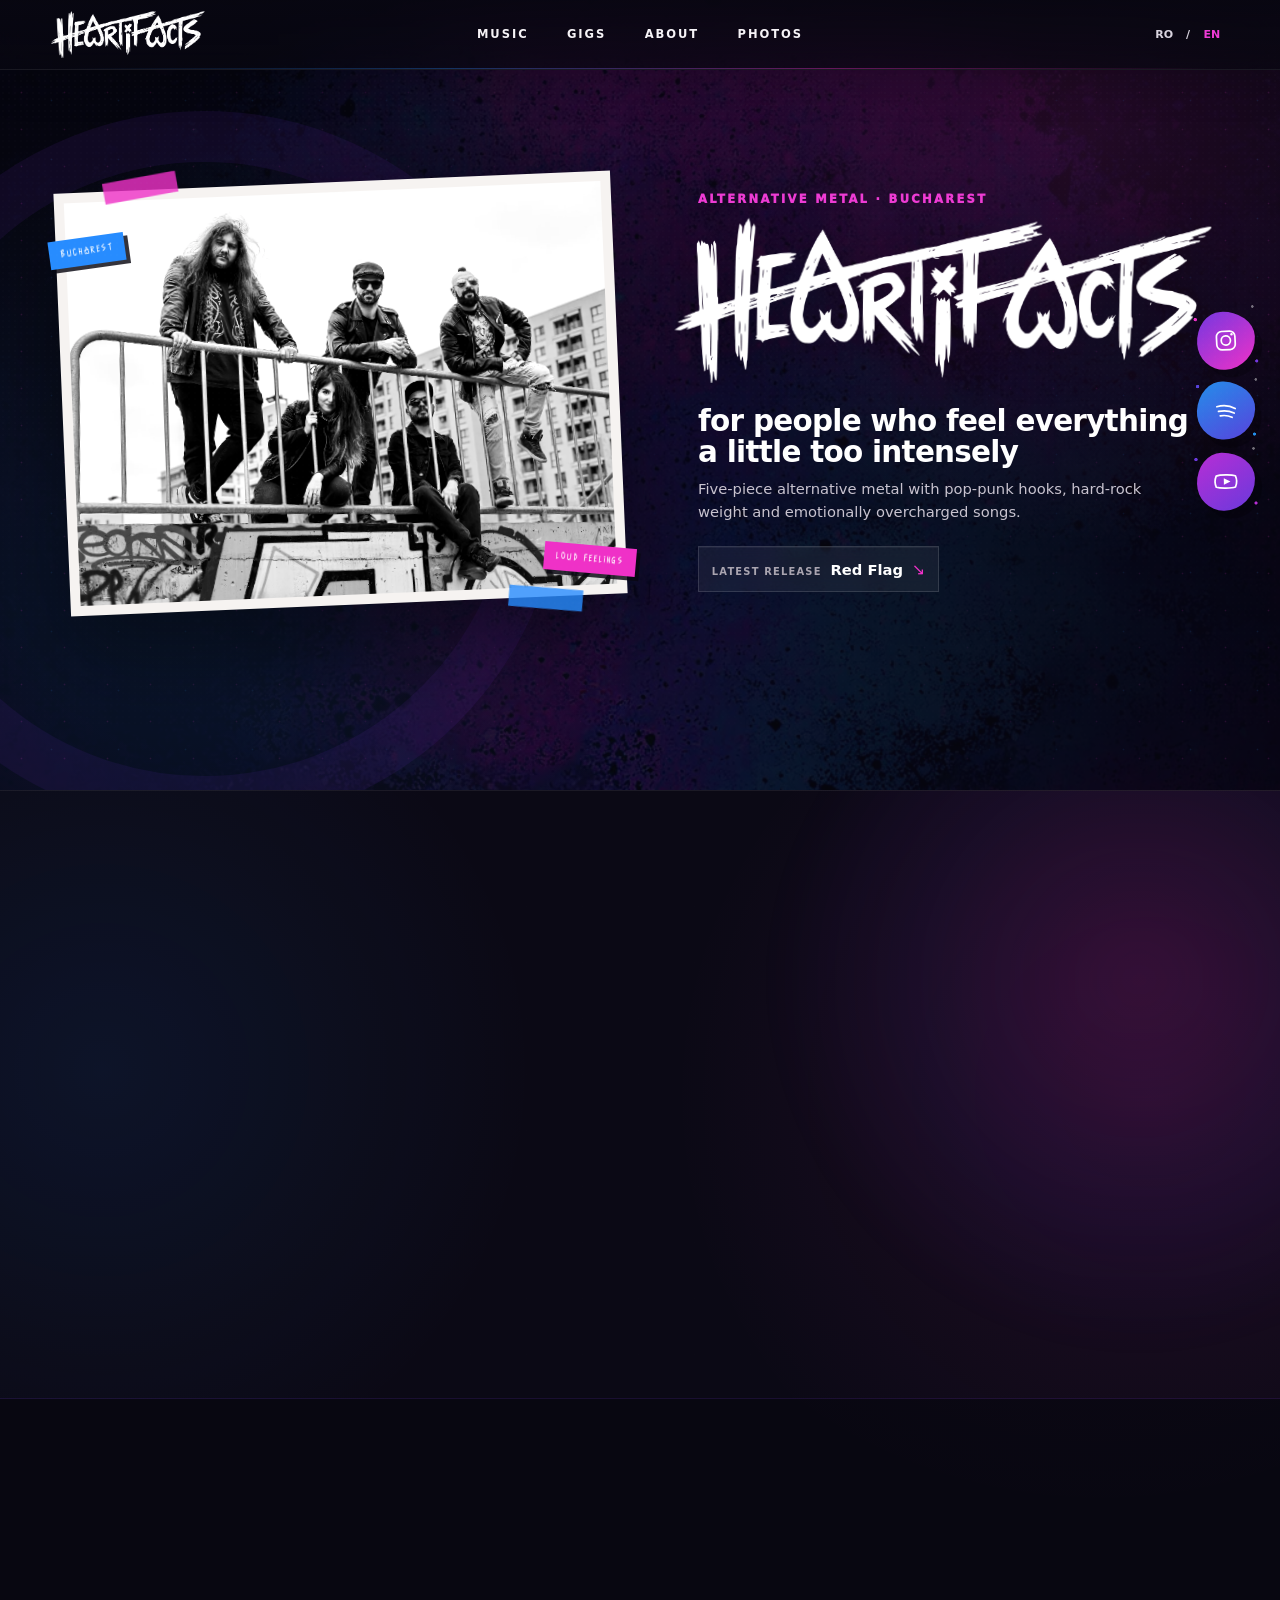
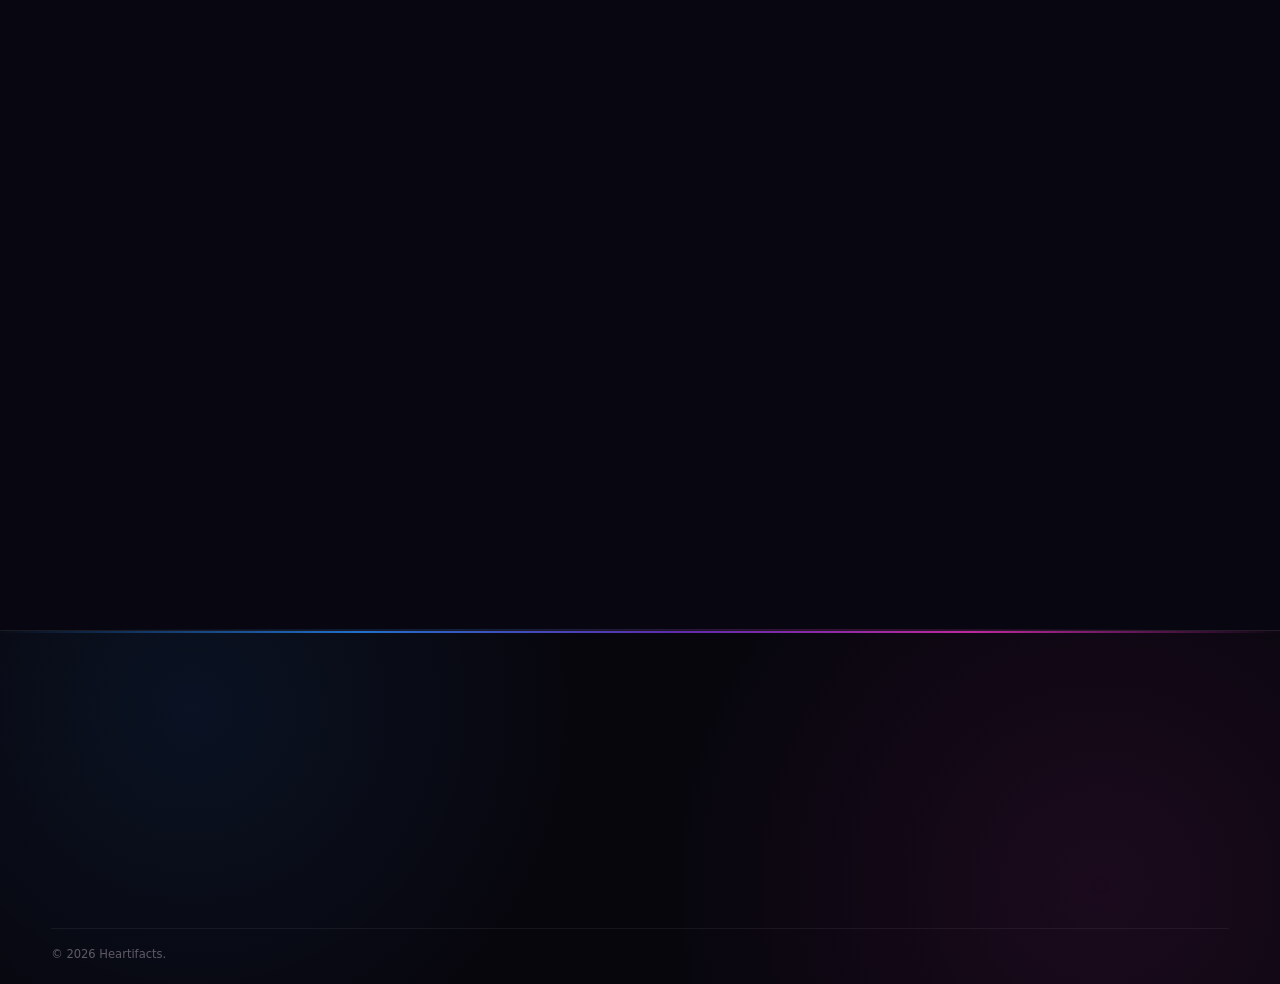
==== commit a6faf62c: "Update site genre to alternative metal" ====
--- a/index.html
+++ b/index.html
@@ -6,16 +6,16 @@
   <meta http-equiv="Content-Security-Policy" content="default-src 'self'; base-uri 'self'; object-src 'none'; script-src 'self'; style-src 'self'; style-src-elem 'self'; style-src-attr 'unsafe-inline'; img-src 'self' data:; font-src 'self'; connect-src 'self' https://raw.githubusercontent.com; form-action 'none'; upgrade-insecure-requests">
   <meta name="referrer" content="strict-origin-when-cross-origin">
   <meta name="theme-color" content="#09090d">
-  <meta name="description" content="Heartifacts is a five-piece alternative rock band from Bucharest, blending pop-punk hooks, hard-rock weight and emotionally overcharged songs.">
+  <meta name="description" content="Heartifacts is a five-piece alternative metal band from Bucharest, blending pop-punk hooks, hard-rock weight and emotionally overcharged songs.">
   <link rel="canonical" href="https://heartifacts.ro/">
   <meta property="og:type" content="website">
-  <meta property="og:title" content="Heartifacts — Alternative Rock from Bucharest">
+  <meta property="og:title" content="Heartifacts — Alternative Metal from Bucharest">
   <meta property="og:description" content="For people who feel everything a little too intensely.">
   <meta property="og:url" content="https://heartifacts.ro/">
   <meta property="og:image" content="./og-image.jpg">
   <meta property="og:site_name" content="Heartifacts">
   <meta name="twitter:card" content="summary_large_image">
-  <title>Heartifacts — Alternative Rock from Bucharest</title>
+  <title>Heartifacts — Alternative Metal from Bucharest</title>
   <link rel="icon" href="./favicon.svg" type="image/svg+xml">
   <link rel="preconnect" href="https://raw.githubusercontent.com" crossorigin>
   <link rel="preload" href="./assets/fonts/HeartifactsRiot-Regular.ttf" as="font" type="font/ttf" crossorigin>
@@ -89,14 +89,14 @@
         </div>
 
         <div class="poster-brand-block">
-          <p class="eyebrow" data-i18n="hero.eyebrow">Alternative rock · Bucharest</p>
+          <p class="eyebrow" data-i18n="hero.eyebrow">Alternative metal · Bucharest</p>
           <h1 id="hero-title" class="poster-logo-heading">
             <span class="logo-crop logo-crop-hero">
               <img class="poster-logo" src="./assets/brand/Heartifacts_Artwork_white.svg" alt="Heartifacts">
             </span>
           </h1>
           <p class="poster-tagline" data-i18n="hero.tagline">for people who feel everything a little too intensely</p>
-          <p class="poster-positioning" data-i18n="hero.positioning">Five-piece alternative rock with pop-punk hooks, hard-rock weight and emotionally overcharged songs.</p>
+          <p class="poster-positioning" data-i18n="hero.positioning">Five-piece alternative metal with pop-punk hooks, hard-rock weight and emotionally overcharged songs.</p>
           <a class="latest-jump" href="#music">
             <span data-i18n="music.latest">Latest release</span>
             <strong>Red Flag</strong>
@@ -185,7 +185,7 @@
         <span class="logo-crop logo-crop-footer">
           <img class="brand-logo brand-logo-footer" src="./assets/brand/Heartifacts_Artwork_white.svg" alt="Heartifacts">
         </span>
-        <p data-i18n="footer.location">Alternative rock · Bucharest, Romania</p>
+        <p data-i18n="footer.location">Alternative metal · Bucharest, Romania</p>
       </div>
 
       <div class="footer-contact-block">
--- a/final-pass.css
+++ b/final-pass.css
@@ -413,3 +413,100 @@
     transition: none !important;
   }
 }
+
+/*
+  Splatter placement tune-up after visual QA.
+  Keep the Gigs marks off the gradient field, move Photos texture to the lower
+  right of the collage, and use the empty space below-left of the footer logo.
+*/
+.live-heading-row::after {
+  right: -13rem;
+  top: -4.65rem;
+  transform: rotate(12deg) scale(1.02);
+  opacity: .42;
+  mix-blend-mode: normal;
+}
+
+.story-photo-heading::after {
+  display: none;
+}
+
+.story-photos::after {
+  content: "";
+  position: absolute;
+  z-index: 0;
+  right: -1.2rem;
+  bottom: -1.45rem;
+  width: 86px;
+  height: 62px;
+  pointer-events: none;
+  transform: rotate(13deg) scale(.92);
+  opacity: .34;
+  background:
+    radial-gradient(ellipse at 17% 54%, rgba(239,49,199,.64) 0 3.8px, transparent 5.3px),
+    radial-gradient(circle at 34% 21%, rgba(39,140,255,.7) 0 1.3px, transparent 2px),
+    radial-gradient(circle at 49% 72%, rgba(255,255,255,.24) 0 1px, transparent 1.6px),
+    radial-gradient(circle at 67% 34%, rgba(121,53,220,.66) 0 2.2px, transparent 3px),
+    radial-gradient(circle at 82% 69%, rgba(239,49,199,.48) 0 1.1px, transparent 1.8px),
+    radial-gradient(circle at 95% 26%, rgba(39,140,255,.52) 0 1.7px, transparent 2.5px);
+}
+
+.footer-brand-wrap::before {
+  left: -1.45rem;
+  right: auto;
+  top: auto;
+  bottom: -2.75rem;
+  width: 90px;
+  height: 62px;
+  transform: rotate(-12deg) scale(.9);
+  opacity: .3;
+}
+
+@media (max-width: 820px) {
+  .live-heading-row::after {
+    right: -8.2rem;
+    top: -3.7rem;
+    transform: rotate(10deg) scale(.78);
+  }
+
+  .story-photos::after {
+    right: -.45rem;
+    bottom: -1.15rem;
+    transform: rotate(12deg) scale(.82);
+  }
+
+  .footer-brand-wrap::before {
+    left: -.6rem;
+    right: auto;
+    top: auto;
+    bottom: -2.25rem;
+    transform: rotate(-11deg) scale(.76);
+  }
+}
+
+@media (max-width: 620px) {
+  .live-heading-row::after {
+    right: -7.4rem;
+    top: -3.25rem;
+    transform: rotate(9deg) scale(.68);
+    opacity: .32;
+  }
+
+  .story-photos::after {
+    right: -.15rem;
+    bottom: -.85rem;
+    transform: rotate(11deg) scale(.72);
+    opacity: .24;
+  }
+
+  .footer-brand-wrap::before {
+    left: -.25rem;
+    bottom: -1.85rem;
+    transform: rotate(-10deg) scale(.7);
+    opacity: .22;
+  }
+}
+
+@media (forced-colors: active) {
+  .story-photos::after { display: none; }
+}
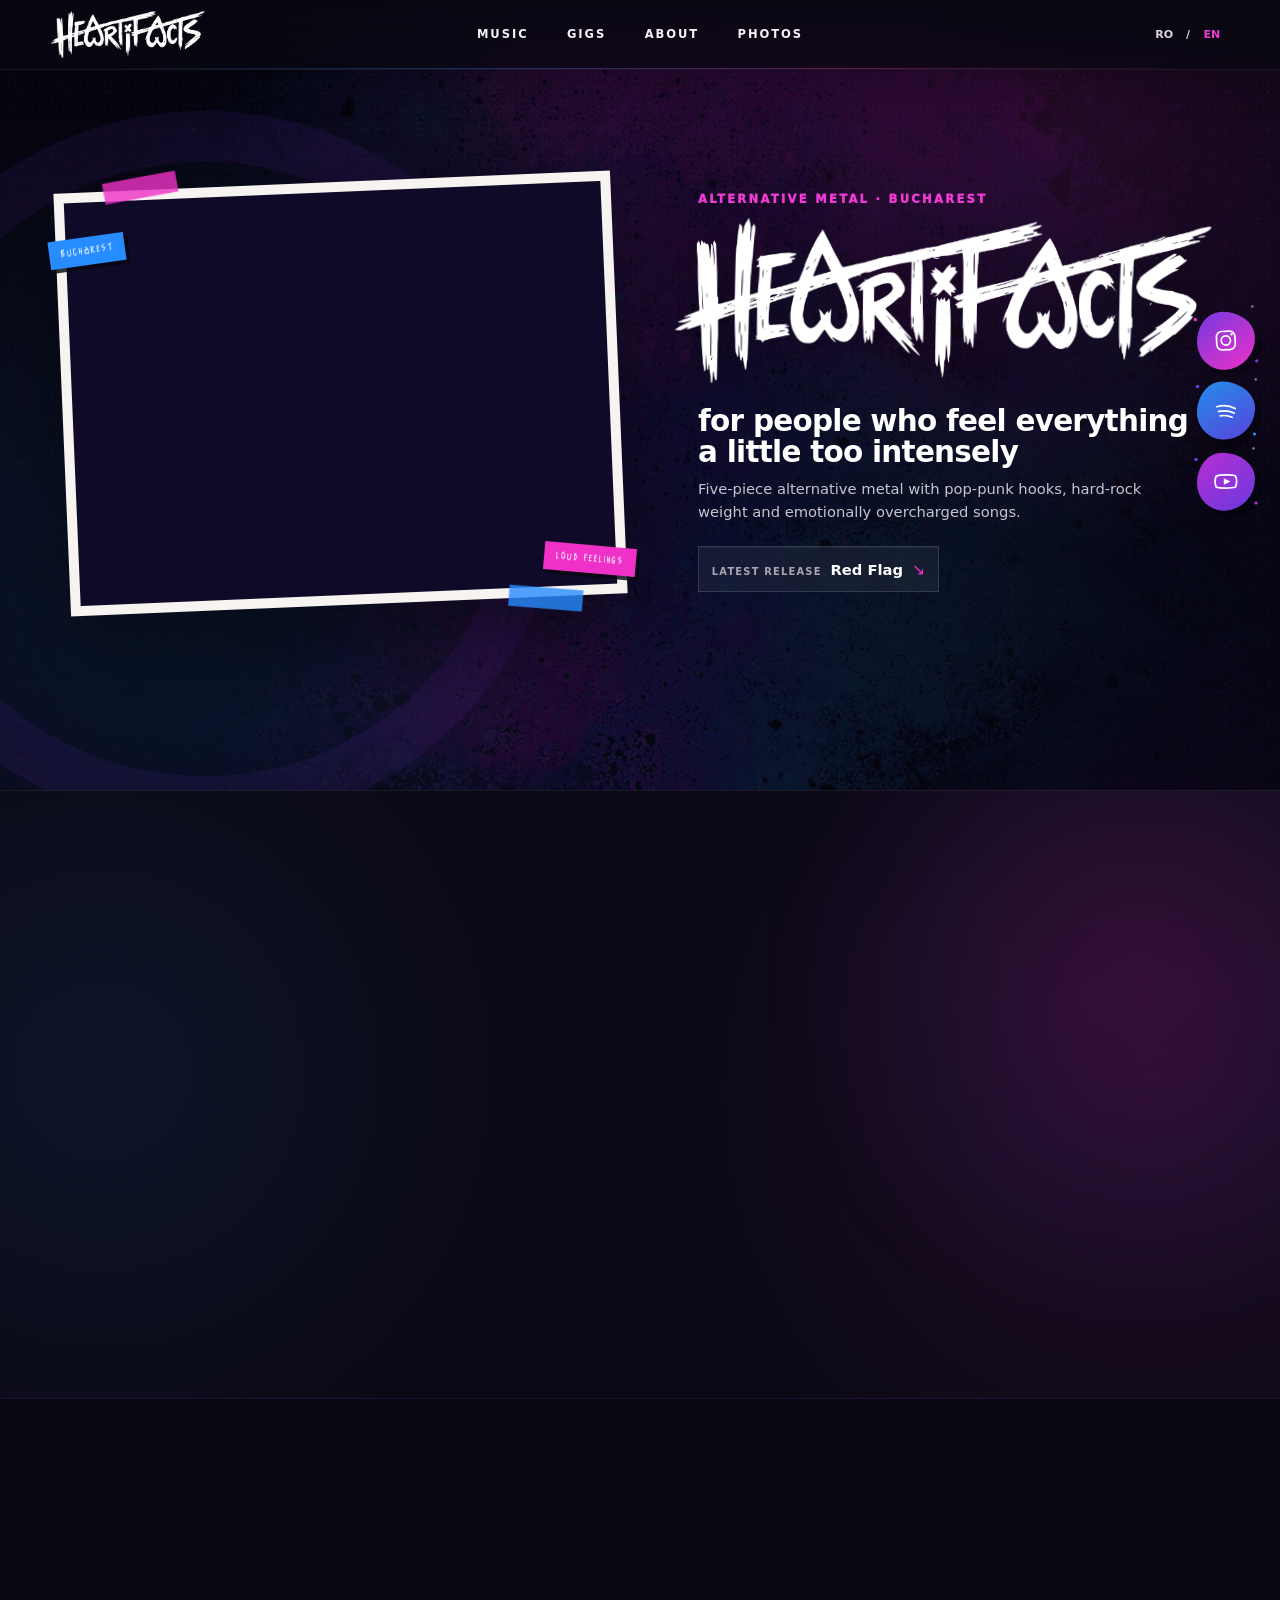
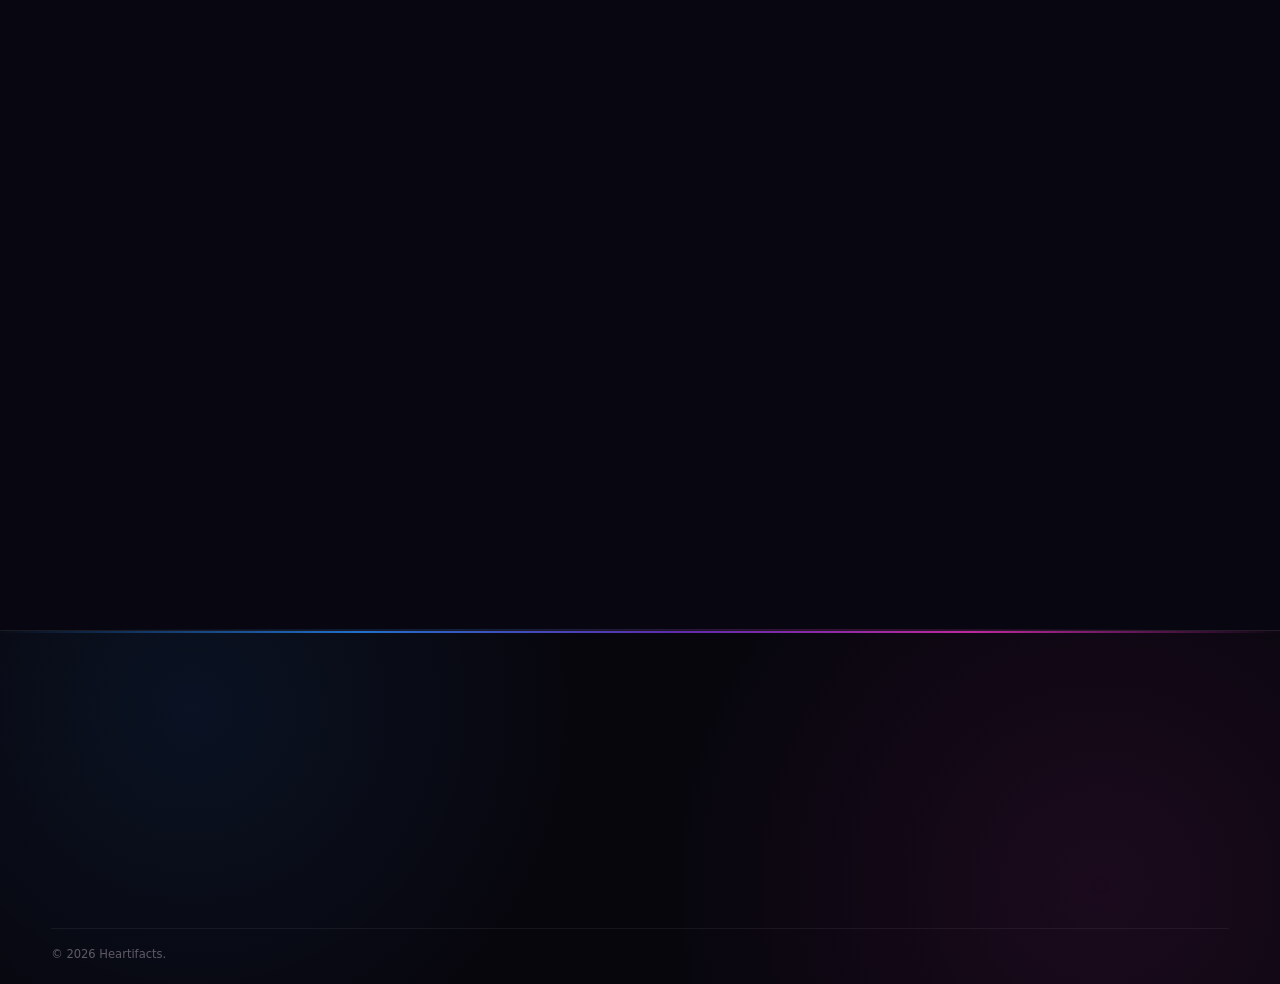
==== commit 967e2006: "Load V1 mobile polish layer" ====
--- a/index.html
+++ b/index.html
@@ -25,6 +25,7 @@
   <link rel="stylesheet" href="./polish-pass.css">
   <link rel="stylesheet" href="./refinement-pass.css">
   <link rel="stylesheet" href="./final-pass.css">
+  <link rel="stylesheet" href="./mobile-polish.css">
   <script src="./content/en.js" defer></script>
   <script src="./content/ro.js" defer></script>
   <script src="./site-data.js" defer></script>
--- a/mobile-polish.css
+++ b/mobile-polish.css
@@ -0,0 +1,249 @@
+/*
+  Heartifacts V1 mobile production polish.
+  Loaded last so these rules only correct narrow-screen composition without
+  disturbing the approved desktop layout.
+*/
+
+/* This is editorial copy, not an action. Keep it visually distinct from CTAs. */
+.story-about .about-pullquote {
+  background: rgba(255,255,255,.018);
+  color: #fff;
+  border: 1px solid rgba(239,49,199,.72);
+  border-left: 4px solid var(--poster-pink);
+  box-shadow: none;
+  transform: rotate(-.35deg);
+}
+
+.story-about .about-pullquote:hover {
+  transform: rotate(-.35deg);
+  box-shadow: none;
+}
+
+@media (max-width: 820px) {
+  /* Keep in-page navigation clear of the fixed header. */
+  .music-panel,
+  .live-panel,
+  .story-about,
+  .story-photos {
+    scroll-margin-top: 108px;
+  }
+
+  /* The previous negative margin pulled the identity line onto the photo. */
+  .poster-brand-block {
+    margin: .7rem 0 0;
+  }
+
+  .poster-brand-block .eyebrow {
+    margin-top: 0;
+    margin-bottom: .65rem;
+  }
+
+  .poster-logo-heading {
+    margin-top: 0;
+  }
+
+  .photo-tag-blue { left: -.45rem; }
+  .photo-tag-pink { right: -.45rem; }
+}
+
+@media (max-width: 620px) {
+  /* Hero: deliberate separation between photo, identity line and wordmark. */
+  .poster-photo-wrap {
+    width: 92%;
+  }
+
+  .poster-brand-block {
+    margin-top: .85rem;
+    padding-inline: .55rem;
+  }
+
+  .poster-brand-block .eyebrow {
+    margin-bottom: .7rem;
+    font-size: .67rem;
+    line-height: 1.25;
+    letter-spacing: .16em;
+  }
+
+  .poster-logo-heading {
+    width: 100%;
+  }
+
+  .photo-tag-blue {
+    left: -.2rem;
+    top: 10%;
+  }
+
+  .photo-tag-pink {
+    right: -.2rem;
+    bottom: 5%;
+  }
+
+  /* Music: center the physical Red Flag stack, then align copy beneath it. */
+  .music-panel {
+    padding-inline: .25rem;
+  }
+
+  .music-panel .panel-kicker-row {
+    width: min(100%, 360px);
+    margin-left: auto;
+    margin-right: auto;
+  }
+
+  .music-layout {
+    justify-items: center;
+  }
+
+  .music-layout .release-art-wrap {
+    width: min(68vw, 260px);
+    margin: 0 auto;
+  }
+
+  .music-layout .release-copy {
+    width: min(100%, 360px);
+    margin: .4rem auto 0;
+  }
+
+  .music-layout .release-copy h2 {
+    font-size: clamp(2.75rem, 13vw, 3.45rem);
+    line-height: .92;
+  }
+
+  .music-layout .release-copy p {
+    max-width: none;
+    margin-top: .75rem;
+  }
+
+  .release-actions {
+    width: 100%;
+    display: grid;
+    grid-template-columns: minmax(0,1fr) minmax(0,1fr);
+    gap: .65rem;
+    margin-top: 1.2rem;
+  }
+
+  .release-actions .button {
+    width: 100%;
+    min-width: 0;
+    padding: .7rem .55rem;
+    font-size: .67rem;
+    line-height: 1.2;
+    text-align: center;
+  }
+
+  /* Gigs: stack date/body/actions on phones instead of squeezing two columns. */
+  .live-panel {
+    width: calc(100% - .35rem);
+    margin-left: auto;
+    margin-right: auto;
+    padding: 2.45rem 1.35rem 2.7rem;
+  }
+
+  .live-heading-row h2 {
+    max-width: 72%;
+  }
+
+  .live-panel .shows {
+    margin-top: 1.15rem;
+  }
+
+  .live-panel .show-card {
+    grid-template-columns: 1fr !important;
+    gap: .48rem;
+    align-items: start;
+    padding: 1.15rem .65rem 1.25rem;
+  }
+
+  .live-panel .show-card.is-featured::before {
+    left: .05rem;
+    top: 16%;
+    bottom: 16%;
+  }
+
+  .live-panel .show-date {
+    width: fit-content;
+    min-width: 0;
+    margin: 0;
+    font-size: clamp(1.95rem, 10vw, 2.45rem);
+    line-height: .85;
+  }
+
+  .live-panel .show-place {
+    min-width: 0;
+  }
+
+  .live-panel .show-place strong {
+    font-size: 1.14rem;
+    line-height: 1.15;
+  }
+
+  .live-panel .show-place span {
+    font-size: .88rem;
+  }
+
+  .live-panel .show-description {
+    margin-top: .55rem;
+    font-size: .9rem;
+    line-height: 1.48;
+  }
+
+  .show-actions {
+    grid-column: 1;
+    align-items: flex-start;
+    justify-content: flex-start;
+    margin-top: .35rem;
+  }
+
+  .show-coming-soon {
+    min-height: 0;
+    max-width: 100%;
+    padding: .62rem .7rem;
+    text-align: left;
+    line-height: 1.3;
+  }
+
+  /* About: preserve each language pair as one unbreakable line. */
+  #about-title {
+    white-space: pre;
+    overflow-wrap: normal;
+    word-break: normal;
+    font-size: clamp(2rem, 10vw, 2.7rem);
+    line-height: .95;
+    letter-spacing: -.045em;
+  }
+
+  .story-about .about-lead {
+    margin-top: 1.1rem;
+    line-height: 1.58;
+  }
+
+  .story-about .about-pullquote {
+    display: block;
+    max-width: 100%;
+    margin-top: .65rem;
+    padding: .82rem .95rem;
+    font-size: .84rem;
+    line-height: 1.35;
+  }
+}
+
+@media (max-width: 390px) {
+  .release-actions {
+    grid-template-columns: 1fr;
+  }
+
+  #about-title {
+    font-size: clamp(1.9rem, 9.5vw, 2.3rem);
+  }
+
+  .live-panel {
+    padding-left: 1.15rem;
+    padding-right: 1.15rem;
+  }
+}
+
+@media (prefers-reduced-motion: reduce) {
+  .story-about .about-pullquote,
+  .story-about .about-pullquote:hover {
+    transform: none;
+  }
+}
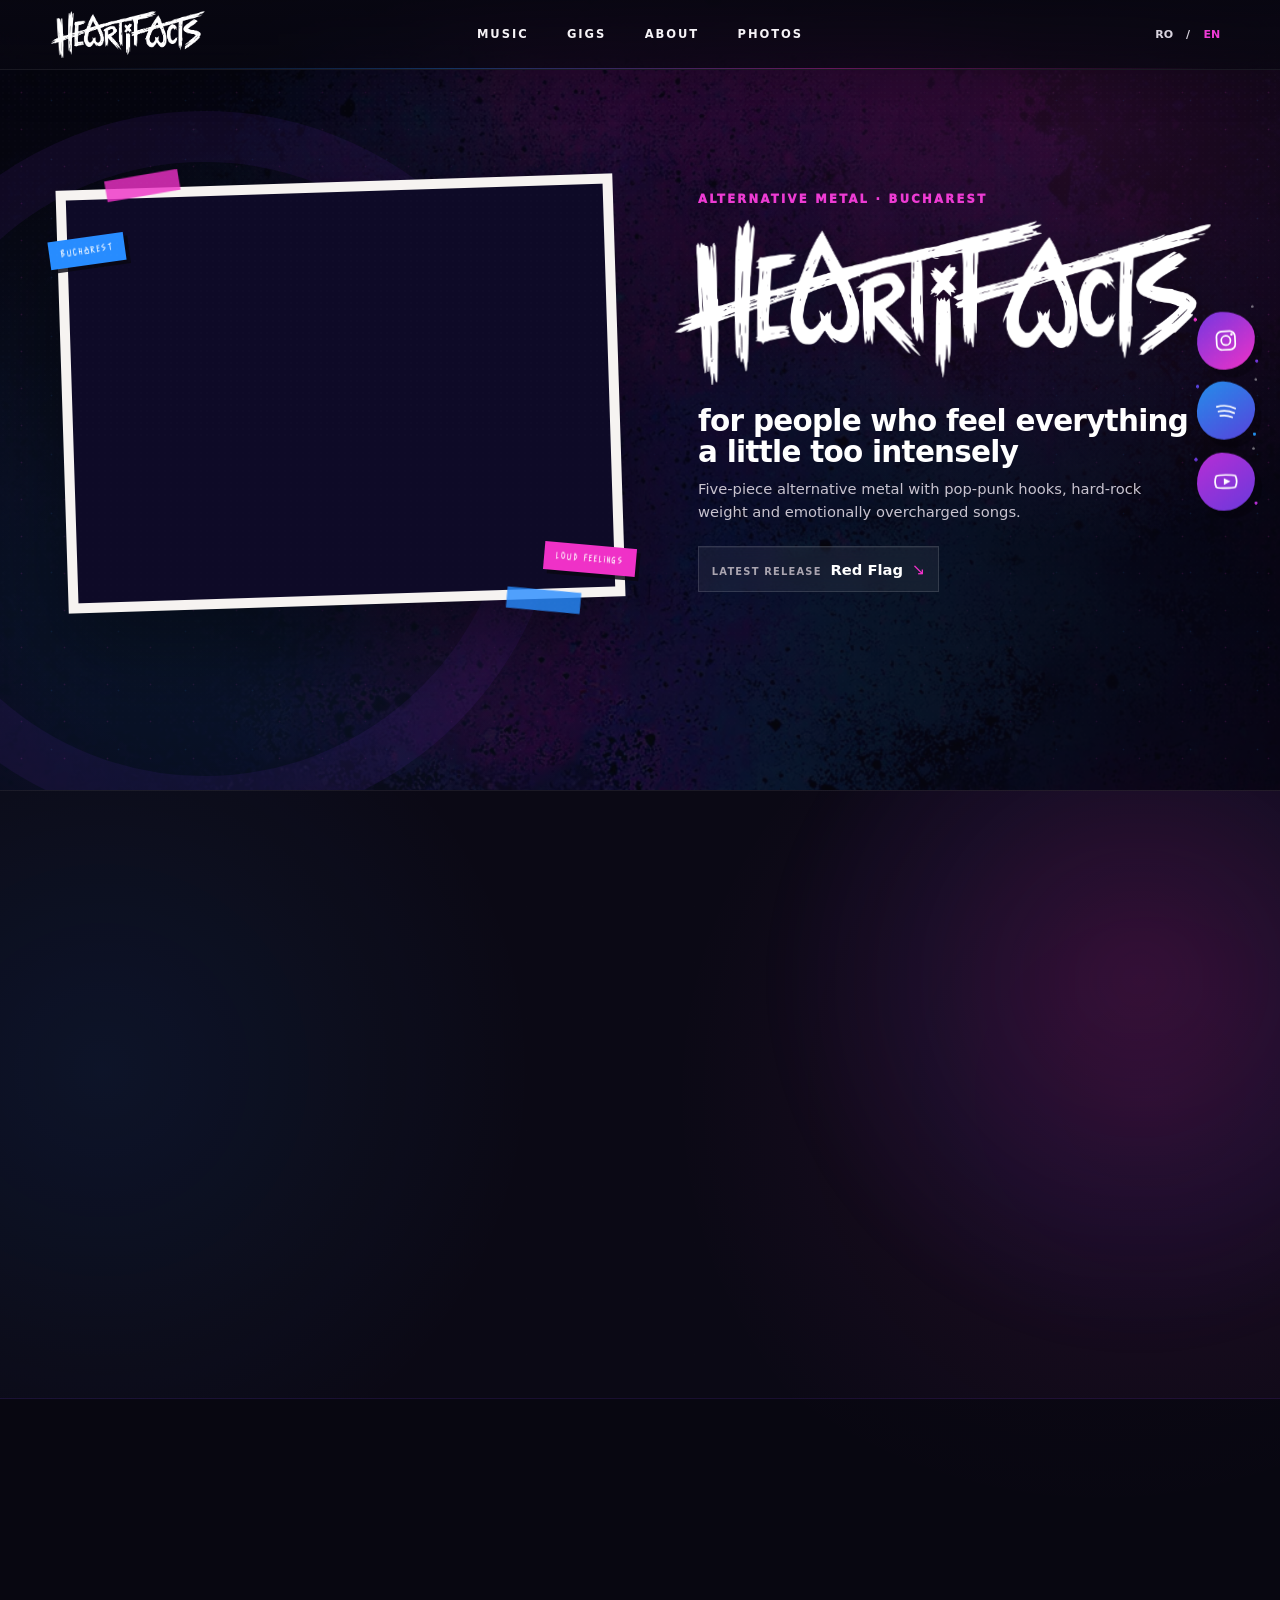
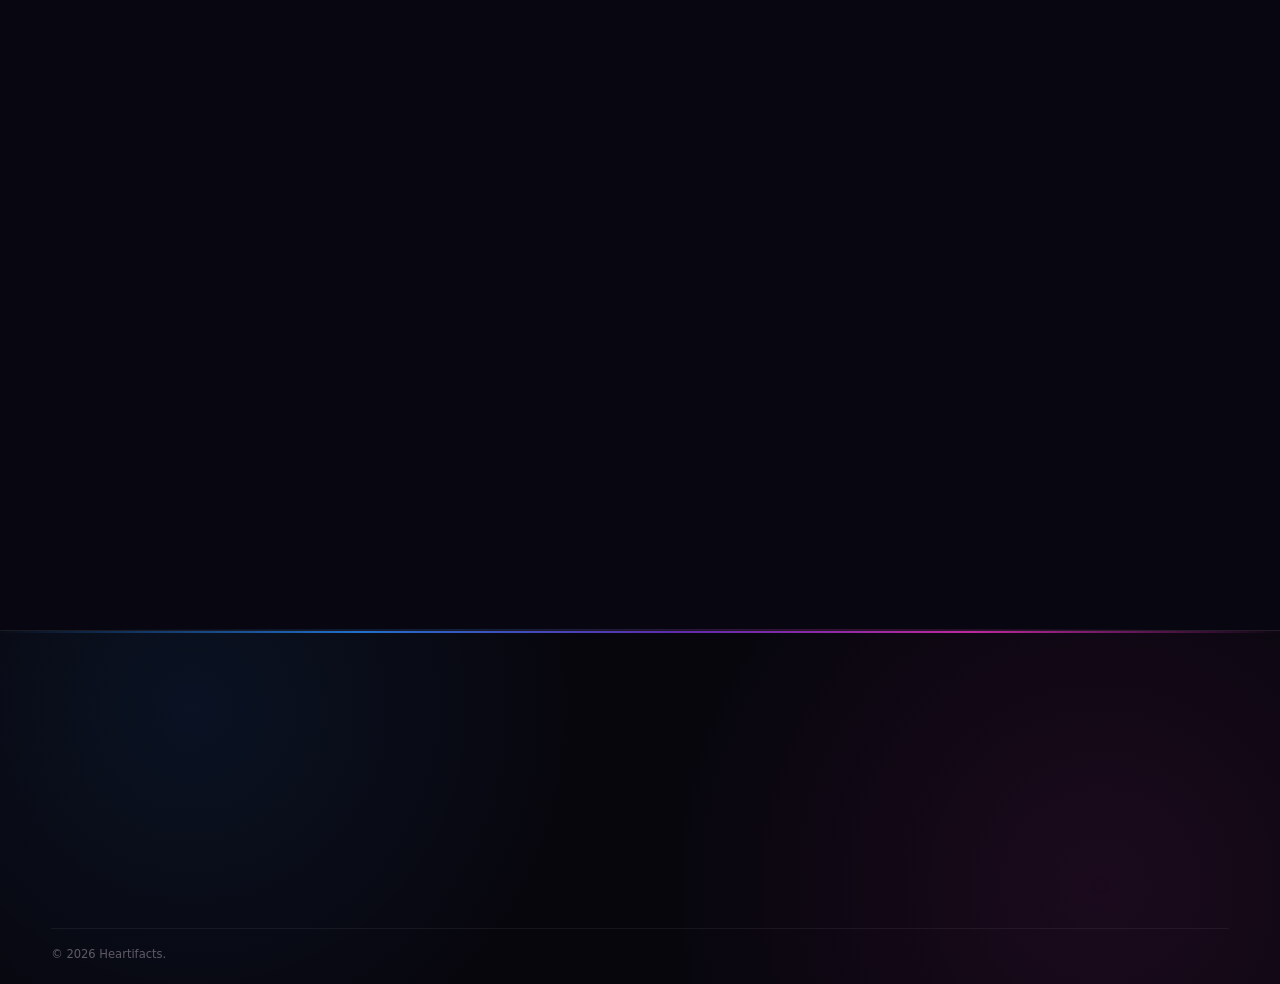
==== commit 34656f18: "Add social previews and SEO metadata" ====
--- a/index.html
+++ b/index.html
@@ -8,13 +8,20 @@
   <meta name="theme-color" content="#09090d">
   <meta name="description" content="Heartifacts is a five-piece alternative metal band from Bucharest, blending pop-punk hooks, hard-rock weight and emotionally overcharged songs.">
   <link rel="canonical" href="https://heartifacts.ro/">
+  <link rel="sitemap" type="application/xml" href="https://heartifacts.ro/sitemap.xml">
   <meta property="og:type" content="website">
   <meta property="og:title" content="Heartifacts — Alternative Metal from Bucharest">
   <meta property="og:description" content="For people who feel everything a little too intensely.">
   <meta property="og:url" content="https://heartifacts.ro/">
-  <meta property="og:image" content="./og-image.jpg">
+  <meta property="og:image" content="https://heartifacts.ro/assets/brand/og-image_landscape.png">
+  <meta property="og:image:type" content="image/png">
+  <meta property="og:image:alt" content="Heartifacts — alternative metal from Bucharest">
   <meta property="og:site_name" content="Heartifacts">
   <meta name="twitter:card" content="summary_large_image">
+  <meta name="twitter:title" content="Heartifacts — Alternative Metal from Bucharest">
+  <meta name="twitter:description" content="For people who feel everything a little too intensely.">
+  <meta name="twitter:image" content="https://heartifacts.ro/assets/brand/og-image_landscape.png">
+  <meta name="twitter:image:alt" content="Heartifacts — alternative metal from Bucharest">
   <title>Heartifacts — Alternative Metal from Bucharest</title>
   <link rel="icon" href="./favicon.svg" type="image/svg+xml">
   <link rel="preconnect" href="https://raw.githubusercontent.com" crossorigin>
@@ -32,7 +39,13 @@
   <script src="./public-data.js" defer></script>
   <script src="./site.js" defer></script>
 </head>
-<body>
+<body itemscope itemtype="https://schema.org/MusicGroup" itemid="https://heartifacts.ro/#musicgroup">
+  <meta itemprop="name" content="Heartifacts">
+  <meta itemprop="genre" content="Alternative metal">
+  <meta itemprop="url" content="https://heartifacts.ro/">
+  <link itemprop="sameAs" href="https://www.instagram.com/heartifacts_band/">
+  <link itemprop="sameAs" href="https://open.spotify.com/artist/5xtYIZ2OYpNoui7Pd6i8H5">
+  <link itemprop="sameAs" href="https://www.youtube.com/@Heartifacts-band">
   <a class="skip-link" href="#main">Skip to content</a>
 
   <header class="site-header" data-header>
@@ -219,4 +232,4 @@
     <p data-lightbox-caption></p>
   </dialog>
 </body>
-</html>+</html>
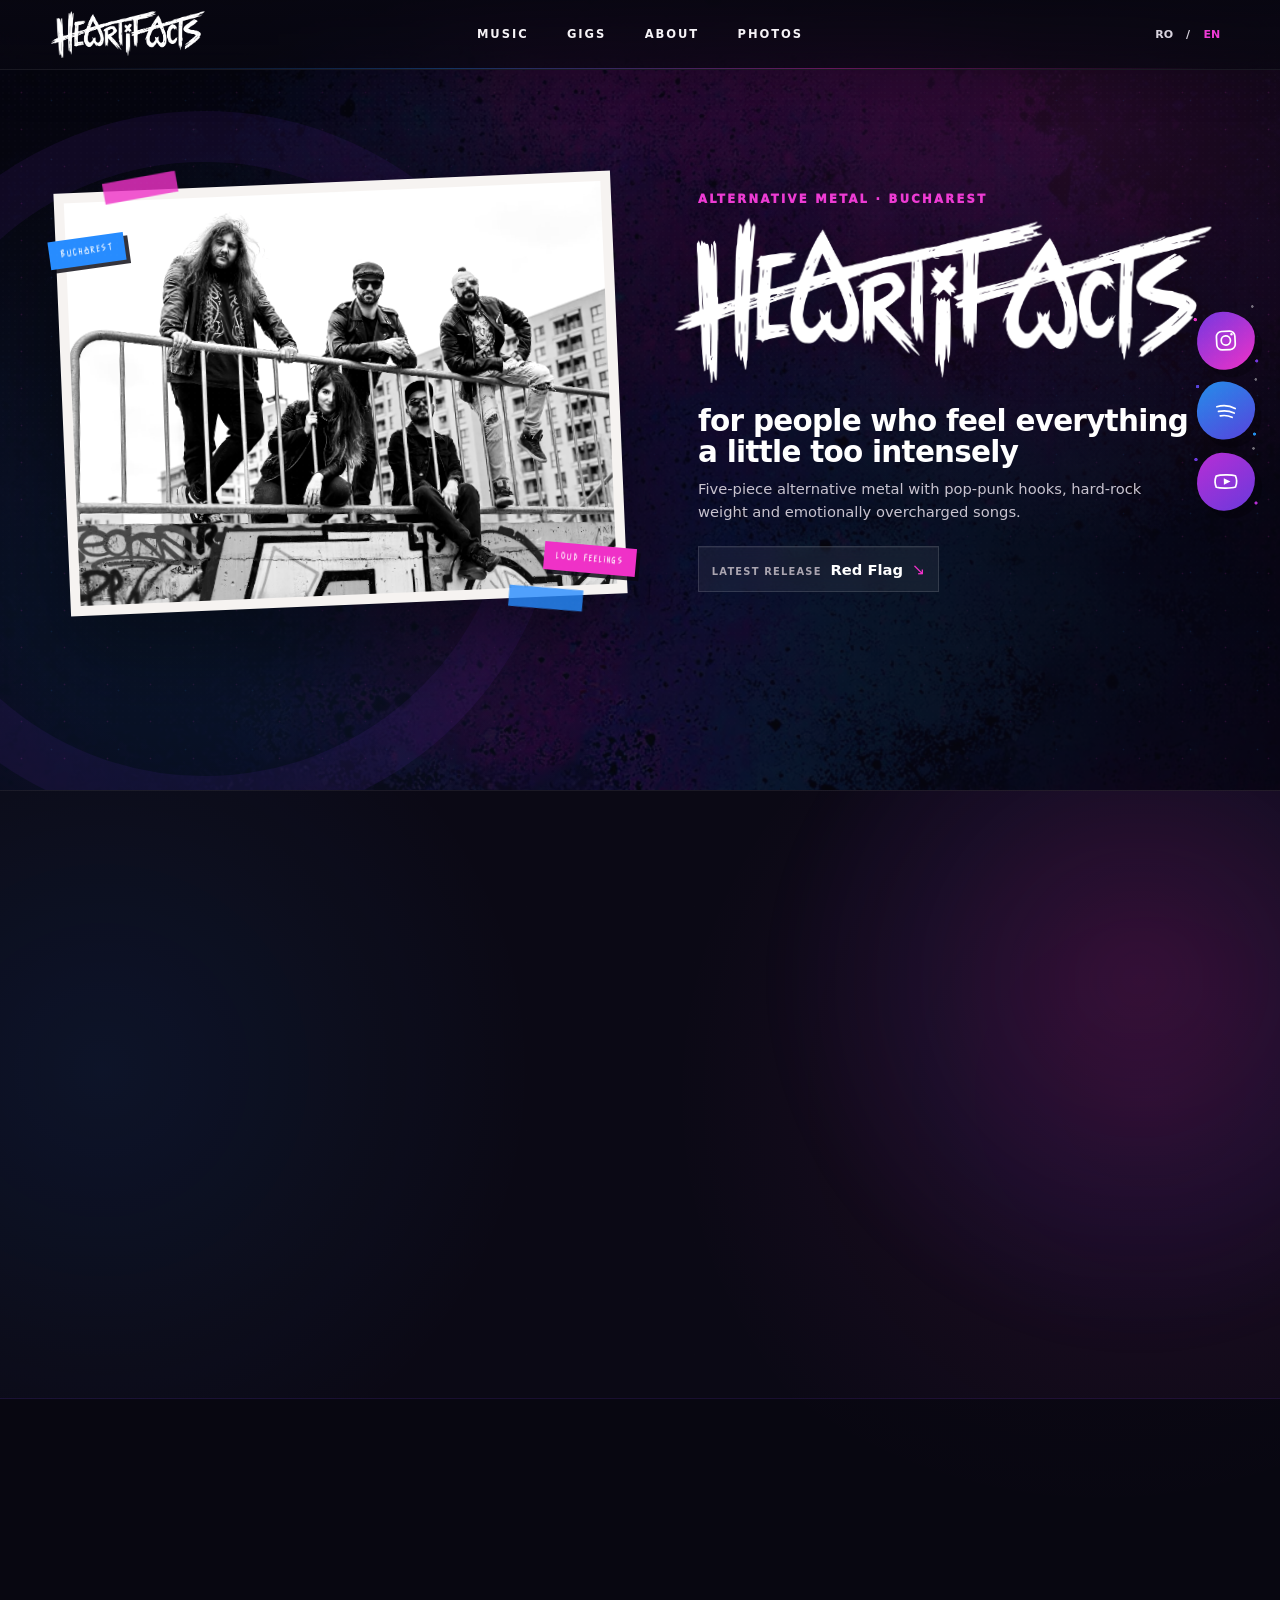
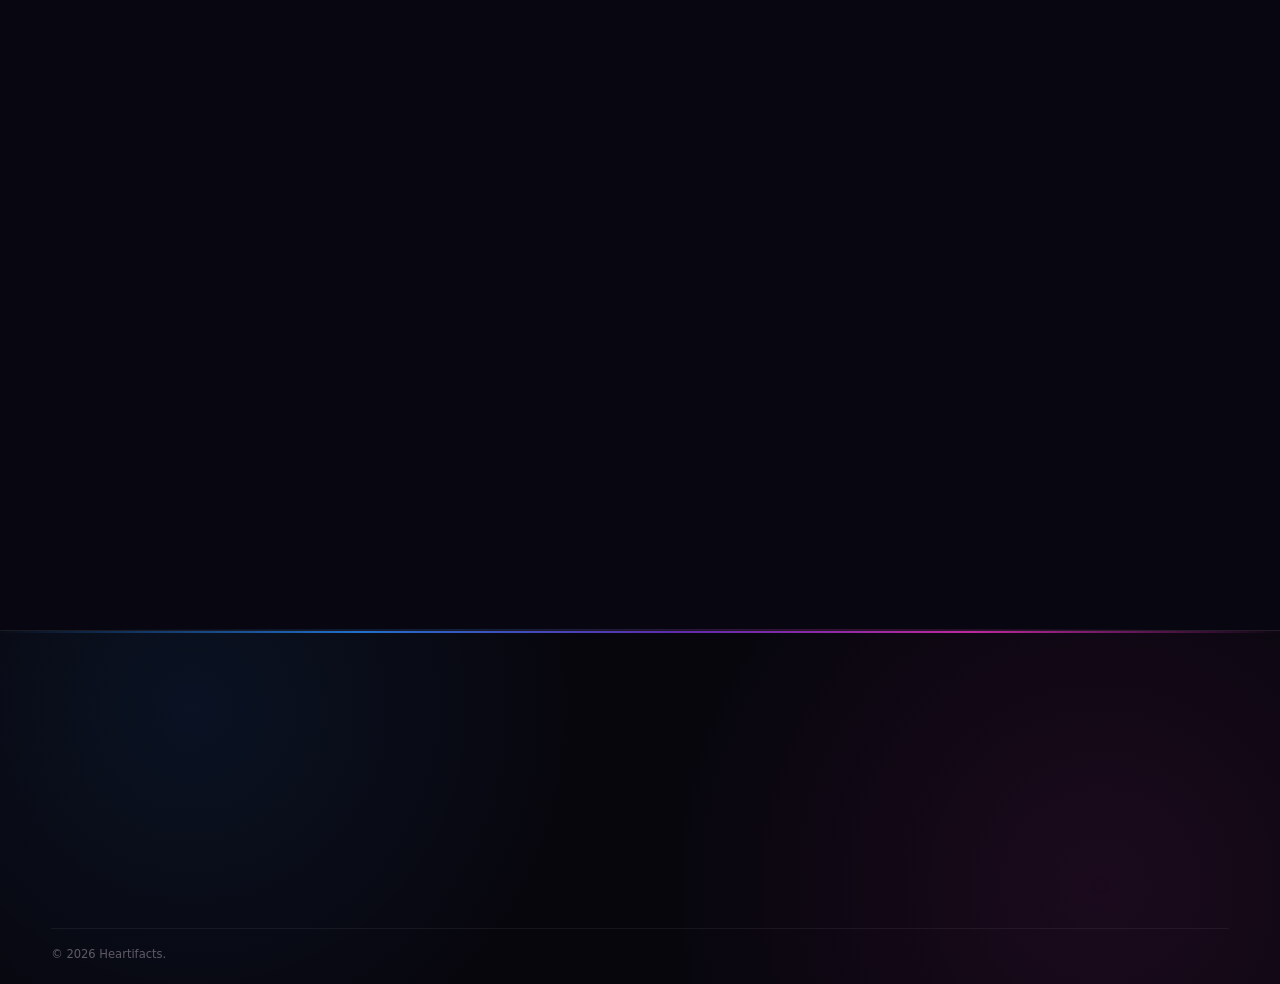
==== commit 430907d1: "Use optimized JPEG for social previews" ====
--- a/index.html
+++ b/index.html
@@ -13,14 +13,16 @@
   <meta property="og:title" content="Heartifacts — Alternative Metal from Bucharest">
   <meta property="og:description" content="For people who feel everything a little too intensely.">
   <meta property="og:url" content="https://heartifacts.ro/">
-  <meta property="og:image" content="https://heartifacts.ro/assets/brand/og-image_landscape.png">
-  <meta property="og:image:type" content="image/png">
+  <meta property="og:image" content="https://heartifacts.ro/assets/brand/og-image_landscape.jpg">
+  <meta property="og:image:type" content="image/jpeg">
+  <meta property="og:image:width" content="1500">
+  <meta property="og:image:height" content="788">
   <meta property="og:image:alt" content="Heartifacts — alternative metal from Bucharest">
   <meta property="og:site_name" content="Heartifacts">
   <meta name="twitter:card" content="summary_large_image">
   <meta name="twitter:title" content="Heartifacts — Alternative Metal from Bucharest">
   <meta name="twitter:description" content="For people who feel everything a little too intensely.">
-  <meta name="twitter:image" content="https://heartifacts.ro/assets/brand/og-image_landscape.png">
+  <meta name="twitter:image" content="https://heartifacts.ro/assets/brand/og-image_landscape.jpg">
   <meta name="twitter:image:alt" content="Heartifacts — alternative metal from Bucharest">
   <title>Heartifacts — Alternative Metal from Bucharest</title>
   <link rel="icon" href="./favicon.svg" type="image/svg+xml">
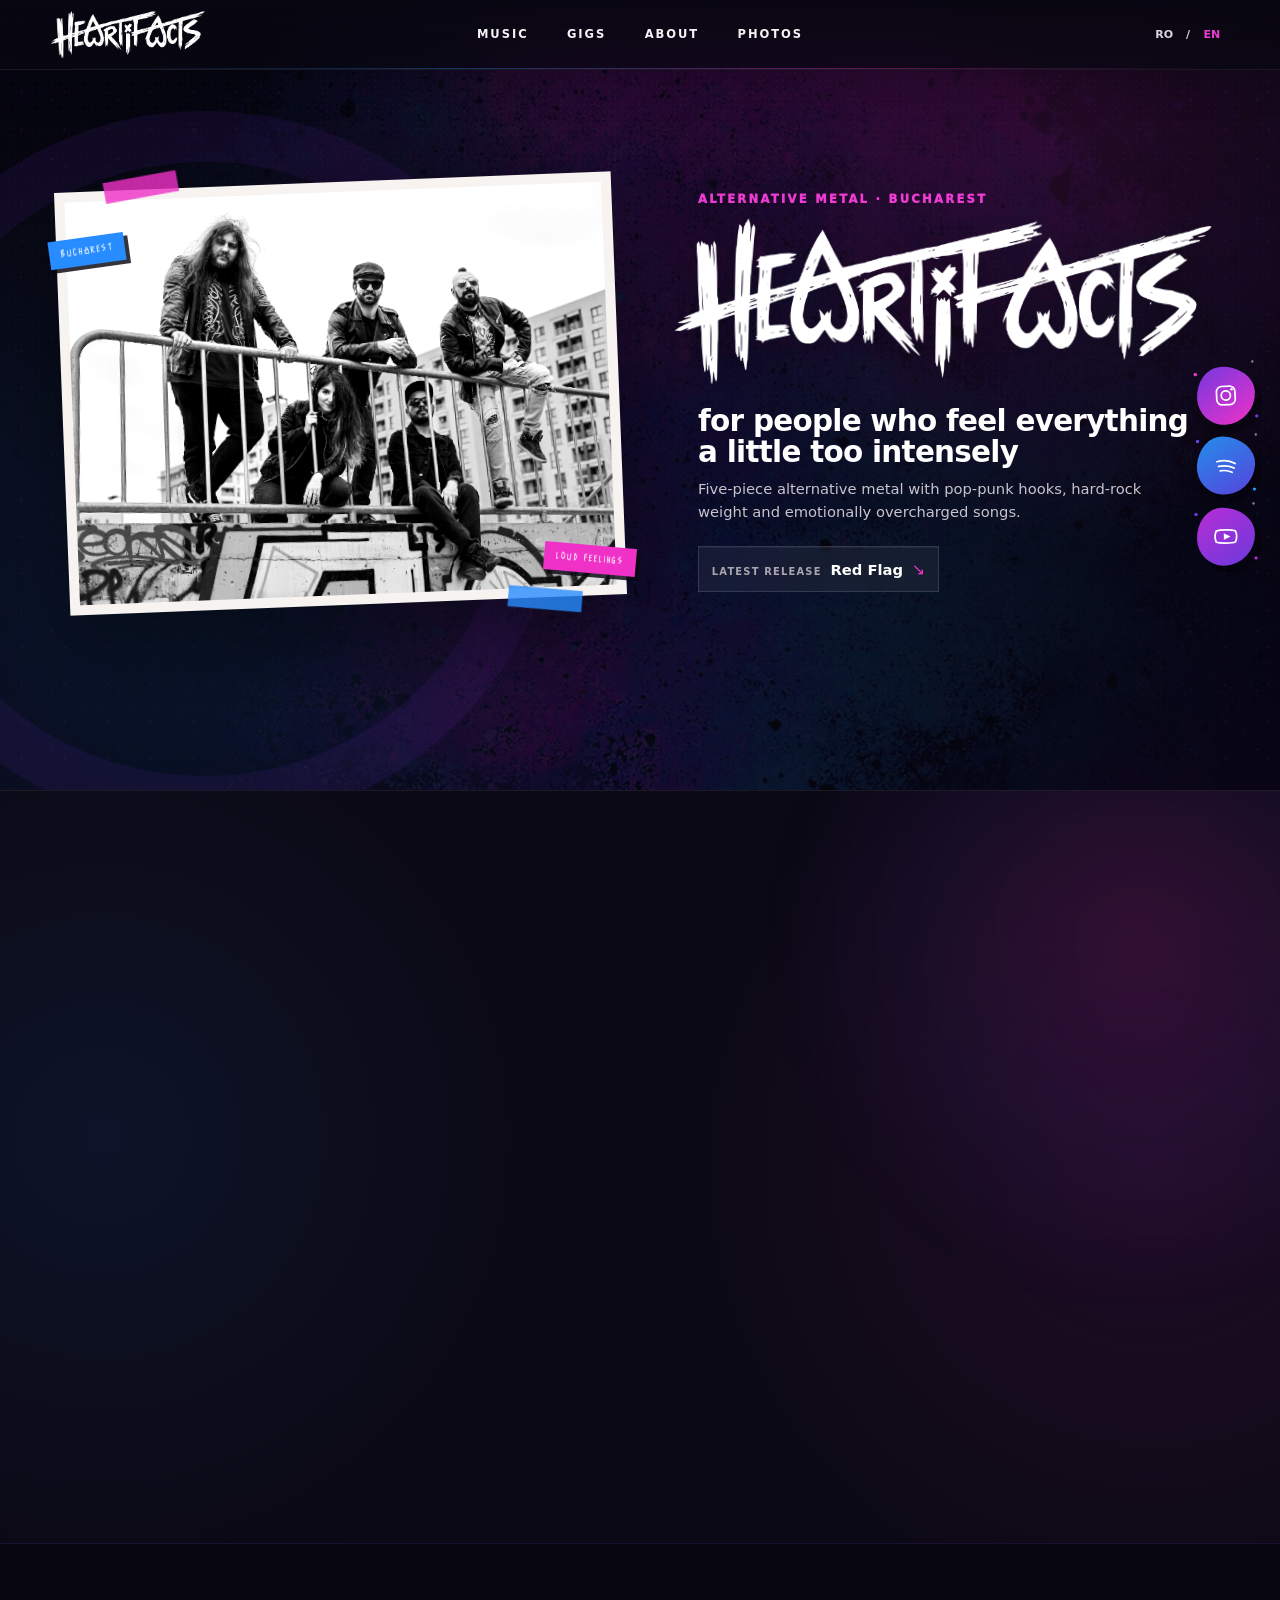
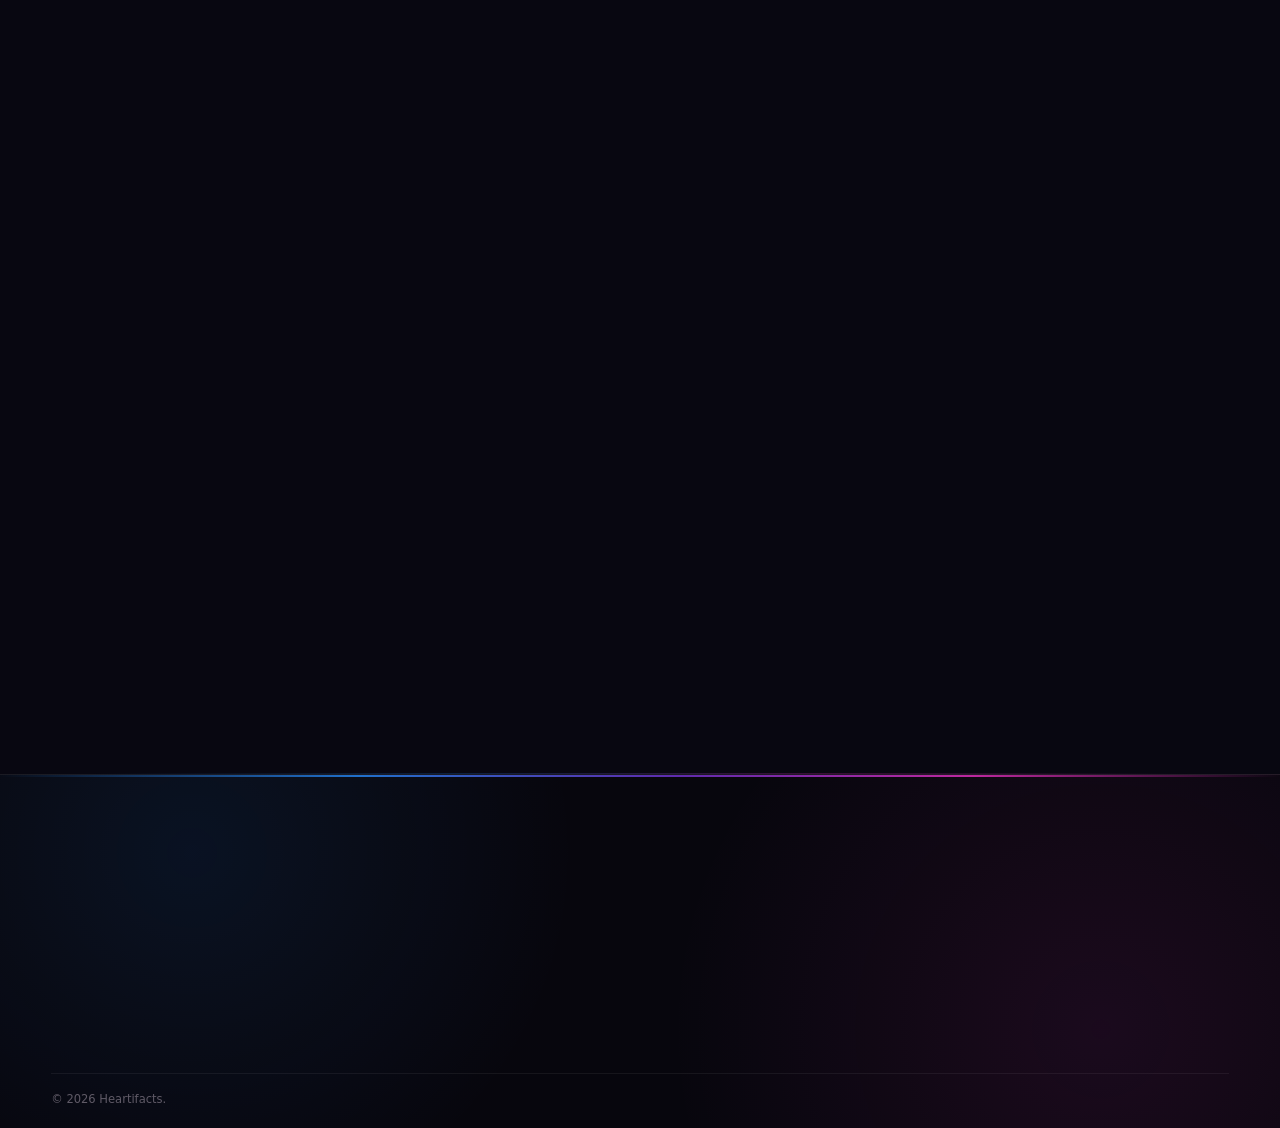
==== commit 29cb5782: "Add bilingual live concert archive and The Pub debut recap" ====
--- a/index.html
+++ b/index.html
@@ -35,10 +35,13 @@
   <link rel="stylesheet" href="./refinement-pass.css">
   <link rel="stylesheet" href="./final-pass.css">
   <link rel="stylesheet" href="./mobile-polish.css">
+  <link rel="stylesheet" href="./live.css">
   <script src="./content/en.js" defer></script>
   <script src="./content/ro.js" defer></script>
   <script src="./site-data.js" defer></script>
   <script src="./public-data.js" defer></script>
+  <script src="./live-data.js" defer></script>
+  <script src="./live.js" defer></script>
   <script src="./site.js" defer></script>
 </head>
 <body itemscope itemtype="https://schema.org/MusicGroup" itemid="https://heartifacts.ro/#musicgroup">
@@ -171,6 +174,16 @@
             <h2 id="live-title" data-i18n="live.title">Upcoming gigs</h2>
           </div>
           <div class="shows" data-shows aria-live="polite" aria-atomic="false"></div>
+          <a class="gig-recap" href="./live/" data-language-link data-gig-recap>
+            <img src="./assets/live/2026-09-23-the-pub/DSC07198-thumb.webp" alt="" width="720" height="540" loading="lazy" decoding="async" data-concert-cover>
+            <span class="gig-recap-copy">
+              <span class="gig-recap-label" data-i18n="liveArchive.latest">Latest show</span>
+              <strong data-concert-venue>The Pub</strong>
+              <time datetime="2026-09-23" data-concert-date>23 September 2026</time>
+              <span class="gig-recap-link" data-i18n="liveArchive.past">See past concerts</span>
+            </span>
+            <span class="gig-recap-arrow" aria-hidden="true">→</span>
+          </a>
         </article>
       </div>
     </section>
--- a/mobile-polish.css
+++ b/mobile-polish.css
@@ -19,7 +19,49 @@
   box-shadow: none;
 }
 
+/* Desktop social rail: keep the three media dots with the viewport as the
+   visitor scrolls. */
+@media (min-width: 821px) {
+  .poster-hero {
+    z-index: 20;
+  }
+
+  .social-dock {
+    position: fixed;
+    z-index: 30;
+    right: clamp(.65rem, 2vw, 1.8rem);
+    top: 50%;
+    transform: translateY(-42%);
+  }
+}
+
 @media (max-width: 820px) {
+  /* Keep the social links floaty on mobile too, but make the rail more compact
+     so it stays useful without taking over a narrow viewport. */
+  .poster-hero {
+    z-index: 20;
+  }
+
+  .social-dock {
+    position: fixed;
+    z-index: 30;
+    right: max(.45rem, env(safe-area-inset-right));
+    top: 50%;
+    width: auto;
+    margin: 0;
+    display: grid;
+    gap: .62rem;
+    transform: translateY(-50%);
+  }
+
+  .social-dock .dock-button {
+    width: 48px;
+  }
+
+  .social-dock .dock-button span {
+    display: none;
+  }
+
   /* Keep in-page navigation clear of the fixed header. */
   .music-panel,
   .live-panel,
@@ -227,6 +269,15 @@
 }
 
 @media (max-width: 390px) {
+  .social-dock {
+    right: max(.35rem, env(safe-area-inset-right));
+    gap: .55rem;
+  }
+
+  .social-dock .dock-button {
+    width: 44px;
+  }
+
   .release-actions {
     grid-template-columns: 1fr;
   }
--- a/live.css
+++ b/live.css
@@ -0,0 +1,299 @@
+.gig-recap {
+  position: relative;
+  z-index: 2;
+  display: grid;
+  grid-template-columns: clamp(66px, 14vw, 100px) minmax(0, 1fr) auto;
+  gap: clamp(.65rem, 2vw, 1rem);
+  align-items: center;
+  margin-top: 1.35rem;
+  padding: .65rem .85rem .65rem .65rem;
+  border: 1px solid rgb(246 242 245 / .26);
+  background: rgb(8 7 17 / .83);
+  color: var(--poster-paper);
+  text-decoration: none;
+}
+
+.gig-recap:hover { border-color: var(--poster-paper); }
+.gig-recap:focus-visible { outline-color: var(--poster-paper); }
+.gig-recap img { width: 100%; height: auto; aspect-ratio: 1; object-fit: cover; }
+.gig-recap-copy { display: grid; gap: .12rem; line-height: 1.3; }
+.gig-recap-copy strong { font-size: 1.14rem; }
+.gig-recap-copy time { font-size: .81rem; opacity: .8; }
+.gig-recap-label {
+  font-size: .67rem;
+  font-weight: 800;
+  letter-spacing: .12em;
+  text-transform: uppercase;
+}
+.gig-recap-link { width: fit-content; margin-top: .25rem; font-size: .82rem; font-weight: 750; }
+.gig-recap:hover .gig-recap-link { text-decoration: underline; }
+.gig-recap-arrow { font-size: 1.4rem; }
+
+.concert-page {
+  color: var(--poster-paper);
+  background:
+    radial-gradient(ellipse at 88% 1%, rgb(121 53 220 / .18), transparent 39rem),
+    var(--poster-ink);
+}
+
+.concert-page :focus-visible { outline-color: var(--poster-blue); }
+.concert-page .lang-button { min-width: 35px; min-height: 44px; }
+.concert-page .lang-button.is-active { color: var(--poster-pink); }
+.concert-shell {
+  max-width: 1210px;
+  margin-inline: auto;
+  padding: clamp(6rem, 11vw, 9rem) var(--site-pad) clamp(3rem, 8vw, 6rem);
+}
+.concert-heading { margin-bottom: clamp(2rem, 5vw, 3.5rem); }
+.concert-heading h1 {
+  margin: .75rem 0 0;
+  font-family: var(--riot);
+  font-weight: 400;
+  font-size: clamp(3.05rem, 10vw, 8.25rem);
+  line-height: .94;
+  text-transform: uppercase;
+}
+.concert-heading > h1::after {
+  content: '';
+  display: block;
+  width: clamp(6rem, 21vw, 14rem);
+  height: .45rem;
+  margin-top: .5rem;
+  background: linear-gradient(90deg, var(--poster-pink), var(--poster-purple), var(--poster-blue));
+  clip-path: polygon(0 46%, 96% 0, 100% 39%, 87% 86%, 2% 100%);
+}
+.concert-back {
+  display: inline-flex;
+  align-items: center;
+  gap: .55rem;
+  min-height: 44px;
+  font-size: .9rem;
+  font-weight: 750;
+  text-decoration: underline;
+  text-underline-offset: .24em;
+}
+.concert-back:hover { color: var(--poster-pink); }
+.concert-back > span:first-child { text-decoration: none; }
+
+.concert-list { display: grid; gap: 1.25rem; }
+.concert-card {
+  display: grid;
+  grid-template-columns: minmax(0, 1.5fr) minmax(0, 1fr);
+  border: 1px solid rgb(246 242 245 / .2);
+  background: var(--poster-ink-2);
+  text-decoration: none;
+}
+.concert-card-image { overflow: hidden; }
+.concert-card-image img { width: 100%; height: 100%; aspect-ratio: 16 / 10; object-fit: cover; }
+.concert-card-body { align-self: center; padding: clamp(1.2rem, 4.5vw, 3.6rem); }
+.concert-label {
+  display: block;
+  margin: 0;
+  color: var(--poster-pink);
+  font-size: .75rem;
+  font-weight: 800;
+  letter-spacing: .14em;
+  text-transform: uppercase;
+}
+.concert-card h2 {
+  margin: .38rem 0 .1rem;
+  font-family: var(--riot);
+  font-size: clamp(2.7rem, 5.6vw, 5rem);
+  font-weight: 400;
+  line-height: .98;
+  text-transform: uppercase;
+}
+.concert-card-body p, .concert-card-body time { margin: .3rem 0; color: rgb(246 242 245 / .84); }
+.concert-card-action {
+  display: flex;
+  width: fit-content;
+  gap: .7rem;
+  align-items: center;
+  margin-top: 1.1rem;
+  font-weight: 750;
+}
+.concert-card:hover { border-color: var(--poster-blue); }
+.concert-card:hover .concert-card-action { text-decoration: underline; text-underline-offset: .24em; }
+.concert-card-action > span:last-child { color: var(--poster-blue); }
+
+.concert-hero {
+  position: relative;
+  display: grid;
+  align-items: end;
+  min-height: clamp(20rem, 43vw, 32rem);
+  isolation: isolate;
+  overflow: hidden;
+  margin-top: .7rem;
+  border-bottom: 3px solid var(--poster-purple);
+  background: var(--poster-ink-2);
+}
+.concert-hero > img {
+  position: absolute;
+  inset: 0;
+  z-index: -2;
+  width: 100%;
+  height: 100%;
+  object-fit: cover;
+  object-position: center 46%;
+}
+.concert-hero::after {
+  content: '';
+  position: absolute;
+  inset: 0;
+  z-index: -1;
+  background:
+    linear-gradient(0deg, var(--poster-ink) 0%, transparent 69%),
+    linear-gradient(90deg, rgb(8 7 17 / .57), transparent 58%);
+}
+.concert-hero-copy { padding: clamp(1.2rem, 4vw, 3.3rem); }
+.concert-hero h1 { margin: .34rem 0 .56rem; }
+.concert-meta {
+  display: flex;
+  flex-wrap: wrap;
+  gap: .12rem 1.3rem;
+  margin: 0;
+  font-weight: 650;
+}
+.concert-meta time { padding-right: 1.25rem; border-right: 1px solid rgb(246 242 245 / .4); }
+
+.concert-section { margin-top: clamp(2.6rem, 6vw, 5.3rem); }
+.concert-section-heading {
+  display: flex;
+  justify-content: space-between;
+  align-items: baseline;
+  flex-wrap: wrap;
+  gap: .65rem 1rem;
+  padding-bottom: .8rem;
+  margin-bottom: 1.2rem;
+  border-bottom: 1px solid rgb(246 242 245 / .23);
+}
+.concert-section-heading h2 {
+  margin: 0;
+  font-family: var(--riot);
+  font-size: clamp(2rem, 5vw, 3.6rem);
+  font-weight: 400;
+  line-height: 1;
+  text-transform: uppercase;
+}
+.concert-section-heading p { margin: 0; font-size: .9rem; }
+.concert-video-player {
+  position: relative;
+  width: 100%;
+  min-height: 200px;
+  aspect-ratio: 16 / 9;
+  overflow: hidden;
+  background: var(--poster-ink-2);
+}
+.concert-video-player iframe, .concert-video-play {
+  display: block;
+  width: 100%;
+  height: 100%;
+  position: absolute;
+  inset: 0;
+  padding: 0;
+  border: 0;
+}
+.concert-video-play { background: var(--poster-ink-2); cursor: pointer; }
+.concert-video-play:focus-visible { outline-offset: -4px; }
+.concert-video-play img { width: 100%; height: 100%; object-fit: cover; }
+.concert-play-icon {
+  position: absolute;
+  top: 50%;
+  left: 50%;
+  transform: translate(-50%, -50%);
+  display: grid;
+  place-items: center;
+  width: clamp(3.7rem, 8vw, 5.2rem);
+  aspect-ratio: 1;
+  border: 1px solid rgb(246 242 245 / .52);
+  border-radius: 50%;
+  background: rgb(8 7 17 / .86);
+  color: var(--poster-paper);
+}
+.concert-play-icon svg { width: 1.3rem; margin-left: .15rem; fill: currentColor; }
+.concert-video-play:hover .concert-play-icon { background: var(--poster-pink); color: var(--poster-ink); }
+.concert-video-caption {
+  display: flex;
+  justify-content: space-between;
+  align-items: center;
+  gap: .5rem 1rem;
+  flex-wrap: wrap;
+  padding: .56rem 1rem;
+  background: var(--poster-ink-2);
+}
+.concert-video-caption h3 { margin: 0; font-size: 1.08rem; }
+.concert-video-caption a { display: flex; align-items: center; min-height: 44px; font-size: .88rem; text-underline-offset: .22em; }
+.concert-video-caption a:hover { color: var(--poster-pink); }
+.concert-more-videos {
+  margin-top: 1rem;
+  padding: 0 1rem;
+  border: 1px solid rgb(246 242 245 / .2);
+  background: var(--poster-ink-2);
+}
+.concert-more-videos summary { min-height: 44px; padding-block: .7rem; cursor: pointer; font-weight: 750; }
+.concert-song-videos { display: grid; grid-template-columns: repeat(auto-fit, minmax(min(100%, 22rem), 1fr)); gap: 1rem; padding: 0 0 1rem; }
+
+.concert-photos {
+  display: grid;
+  grid-template-columns: repeat(4, minmax(0, 1fr));
+  gap: clamp(.48rem, 1vw, .9rem);
+}
+.concert-photo { display: block; overflow: hidden; aspect-ratio: 4 / 5; background: var(--poster-ink-2); }
+.concert-photo-wide { grid-column: span 2; aspect-ratio: 8 / 5; }
+.concert-photo-wide:last-child { grid-column: 1 / -1; aspect-ratio: 12 / 5; }
+.concert-photo img { width: 100%; height: 100%; object-fit: cover; object-position: center 44%; }
+.concert-photo:hover { outline: 2px solid var(--poster-blue); outline-offset: -2px; }
+
+.concert-viewer {
+  box-sizing: border-box;
+  width: min(1120px, calc(100vw - 2rem));
+  height: calc(100dvh - 2rem);
+  max-width: none;
+  max-height: none;
+  overflow: hidden;
+  grid-template-rows: minmax(0, 1fr) auto;
+  gap: .6rem;
+  color: var(--poster-paper);
+}
+.concert-viewer[open] { display: grid; }
+.concert-viewer::backdrop { background: rgb(8 7 17 / .96); }
+.concert-viewer img { width: 100%; height: 100%; min-height: 0; max-height: none; object-fit: contain; box-shadow: none; }
+.concert-viewer img.is-loading { visibility: hidden; }
+.concert-viewer button {
+  width: 44px;
+  height: 44px;
+  padding: 0;
+  border: 1px solid rgb(246 242 245 / .48);
+  border-radius: 50%;
+  background: var(--poster-ink-2);
+  color: var(--poster-paper);
+  cursor: pointer;
+  font-size: 1.35rem;
+}
+.concert-viewer button:hover { border-color: var(--poster-blue); }
+.concert-viewer-close { position: fixed; z-index: 1; top: 1rem; right: 1rem; }
+.concert-viewer-controls { display: grid; grid-template-columns: auto minmax(0, 1fr) auto; gap: .7rem; align-items: center; text-align: center; }
+.concert-viewer-count { font-size: .81rem; font-variant-numeric: tabular-nums; }
+.concert-viewer-controls p { margin: .12rem 0 0; color: var(--poster-paper); font-size: .9rem; line-height: 1.3; }
+.concert-page:has(.concert-viewer[open]) { overflow: hidden; }
+
+.concert-footer {
+  padding: 1.3rem var(--site-pad) 1.7rem;
+  border-top: 1px solid rgb(246 242 245 / .18);
+  color: rgb(246 242 245 / .72);
+  text-align: center;
+  font-size: .8rem;
+}
+
+@media (max-width: 680px) {
+  .live-panel .shows, .live-panel .gig-recap { margin-right: .75rem; }
+  .concert-card { grid-template-columns: 1fr; }
+  .concert-card-image img { aspect-ratio: 4 / 3; }
+  .concert-hero { display: block; min-height: 0; }
+  .concert-hero > img { position: static; height: auto; aspect-ratio: 4 / 3; }
+  .concert-hero::after { content: none; }
+  .concert-meta { flex-direction: column; }
+  .concert-meta time { padding: 0; border: 0; }
+  .concert-photos { grid-template-columns: repeat(2, minmax(0, 1fr)); }
+  .concert-photo-wide, .concert-photo-wide:last-child { aspect-ratio: 4 / 3; }
+}
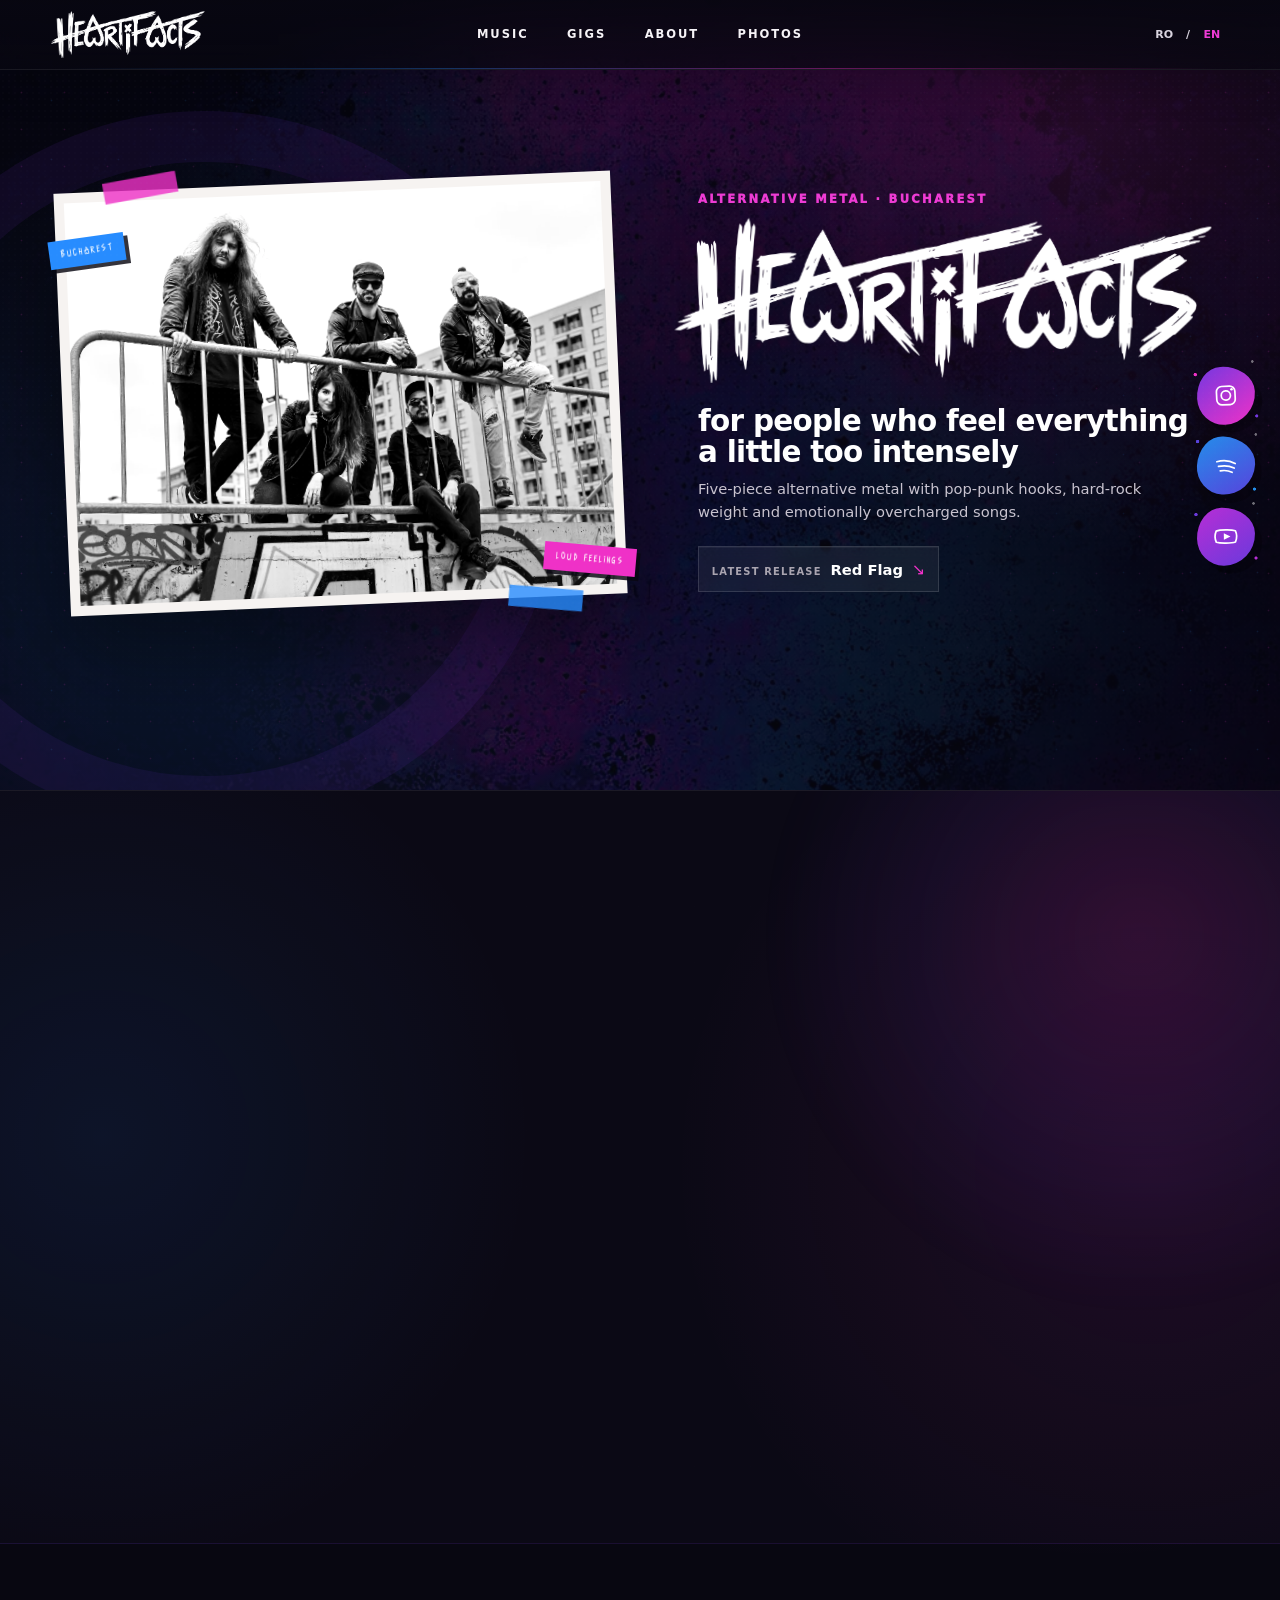
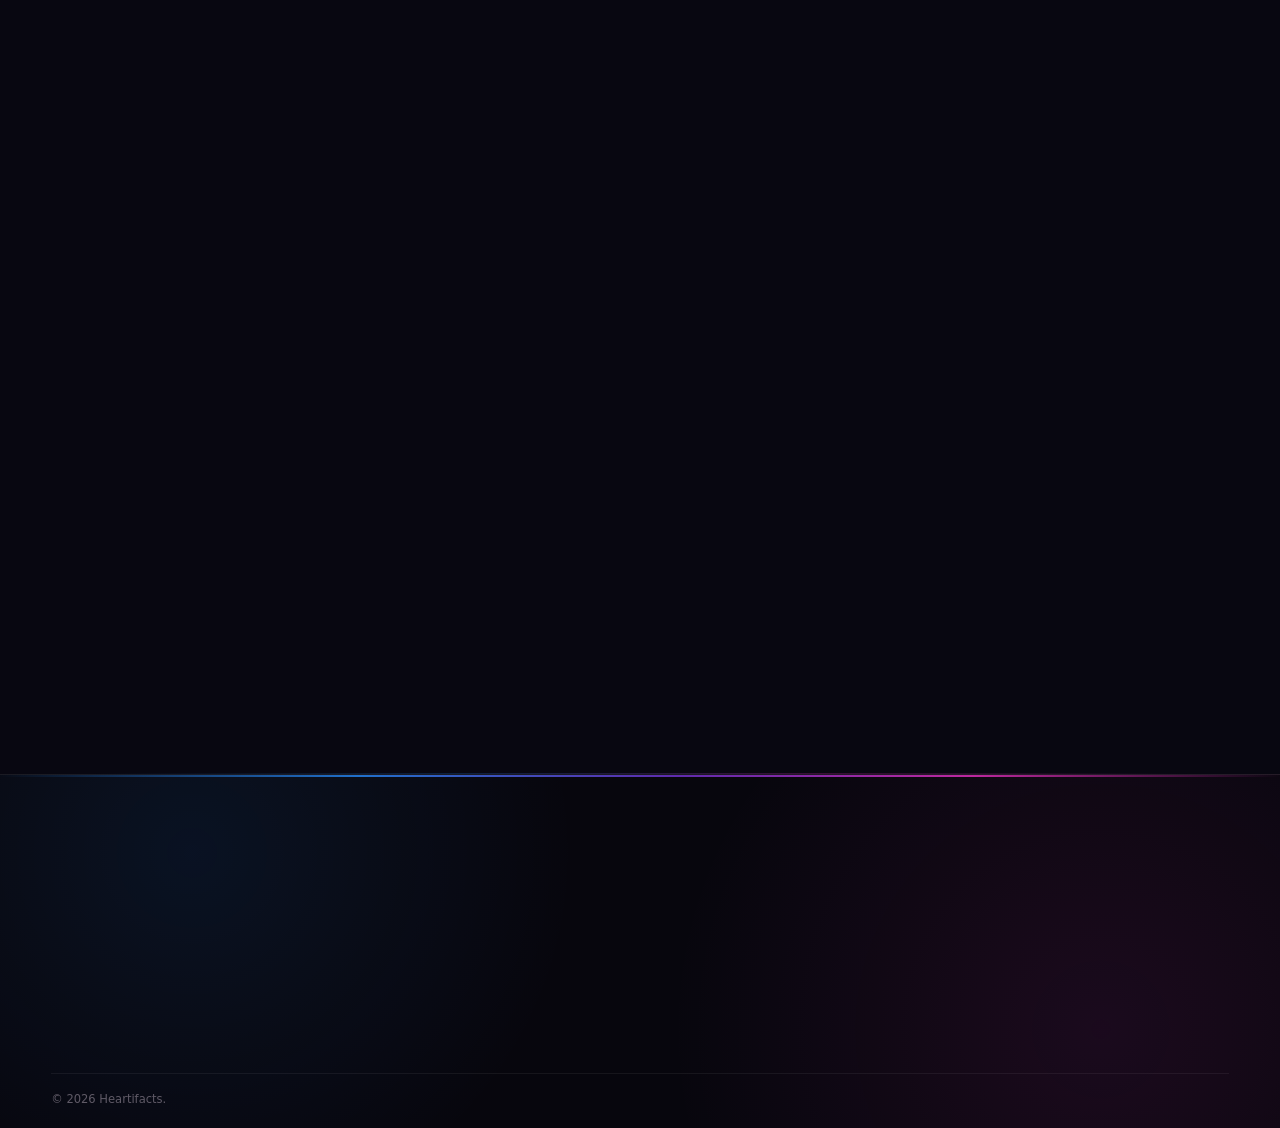
==== commit 16dfc156: "Refresh cached archive scripts on page reload" ====
--- a/index.html
+++ b/index.html
@@ -40,8 +40,8 @@
   <script src="./content/ro.js" defer></script>
   <script src="./site-data.js" defer></script>
   <script src="./public-data.js" defer></script>
-  <script src="./live-data.js" defer></script>
-  <script src="./live.js" defer></script>
+  <script src="./live-data.js?v=d8cddcb4" defer></script>
+  <script src="./live.js?v=5ec5ef55" defer></script>
   <script src="./site.js" defer></script>
 </head>
 <body itemscope itemtype="https://schema.org/MusicGroup" itemid="https://heartifacts.ro/#musicgroup">
